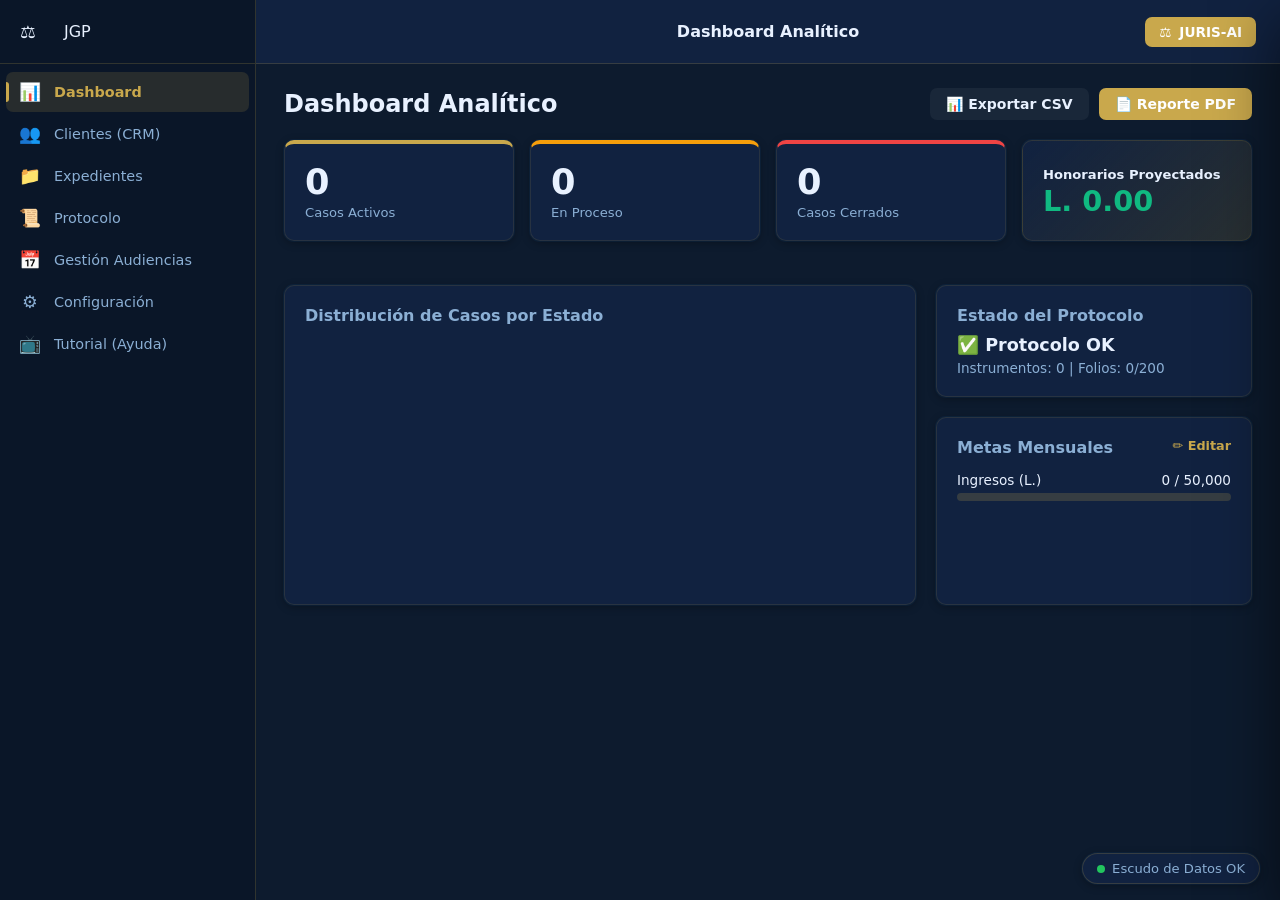
==== ui/juris_gestion_pro_app.html @ 6da1800b "Fix: la app abria por defecto en Expedientes en vez de Dashboard El estado inicial de la vista y del" ====
<!DOCTYPE html>
<html lang="es">
<head>
    <meta charset="UTF-8">
    <meta name="viewport" content="width=device-width, initial-scale=1.0">
    <title>JURIS-GESTIÓN-PRO</title>
    <!-- Favicon inline — evita el 404 de favicon.ico en pywebview -->
    <link rel="icon" type="image/svg+xml" href="data:image/svg+xml,<svg xmlns='http://www.w3.org/2000/svg' viewBox='0 0 100 100'><text y='.9em' font-size='90'>⚖️</text></svg>">
    <style>
        /* ══════════════════════════════════════════════════════════════
           JURIS-GESTIÓN-PRO — Windows 11 Fluent Design System
           ──────────────────────────────────────────────────────────────
           Referencia: WinUI 3 / Fluent Design 2024
           · Mica Layer base: #F3F3F3 (light) / #202020 (dark)
           · NavigationView pane: neutro integrado, sin fondo negro
           · Accent: #0067C0 (Windows Blue default)
           · Radios: 8px cards · 6px botones · 4px inputs
           · Tipografía: Segoe UI Variable (system font Win11)
           · Sombras sutiles — sin glassmorphism agresivo
           · Panel JURIS-AI: overlay flotante estilo Copilot
        ══════════════════════════════════════════════════════════════ */

        /* ── Design Tokens — JURIS GESTIÓN PRO · Paleta Azul Marina ─ */
        :root {
            /* Layer System — azul marino profundo */
            --f-base:        #0D1B2E;   /* fondo principal */
            --f-surface:     #112240;   /* cards / paneles */
            --f-surface-alt: #0A1628;   /* sidebar */
            --f-overlay:     rgba(17,34,64,0.95);

            /* Stroke */
            --f-stroke:      rgba(201,168,76,0.20);
            --f-stroke-card: rgba(201,168,76,0.12);
            --f-stroke-focus: #C9A84C;

            /* Accent — dorado JGP */
            --accent:        #C9A84C;
            --accent-light:  rgba(201,168,76,0.15);
            --accent-hover:  #DDB95A;
            --accent-press:  #B0913E;

            /* Text */
            --text-primary:  #E8F1FF;
            --text-secondary:#8BAFD4;
            --text-disabled: #4A6080;

            /* Status */
            --status-success: #22C55E;
            --status-warn:    #F59E0B;
            --status-error:   #EF4444;

            /* Control surfaces */
            --ctrl-bg:        rgba(201,168,76,0.08);
            --ctrl-bg-hover:  rgba(201,168,76,0.16);
            --ctrl-bg-press:  rgba(201,168,76,0.22);
            --ctrl-secondary: rgba(255,255,255,0.05);
            --ctrl-secondary-hover: rgba(255,255,255,0.10);

            /* Radius */
            --r-card:   10px;
            --r-control:7px;
            --r-input:  6px;
            --r-pill:   20px;

            /* Sombras */
            --shadow-card:  0 2px 8px rgba(0,0,0,0.30), 0 0 0 1px rgba(30,144,255,0.08);
            --shadow-modal: 0 8px 40px rgba(0,0,0,0.50), 0 0 0 1px rgba(30,144,255,0.12);
            --shadow-float: 0 20px 60px rgba(0,0,0,0.60);

            /* Aliases de compatibilidad con HTML existente */
            --bg-dark:           var(--f-base);
            --bg-panel:          var(--f-surface);
            --accent-green:      var(--accent);
            --accent-dark-green: var(--accent-light);
            --text-main:         var(--text-primary);
            --text-muted:        var(--text-secondary);
            --border-color:      var(--f-stroke);
            --danger:            var(--status-error);
            --radius-lg:         var(--r-card);
            --radius-md:         var(--r-control);
            --btn-secondary:     var(--ctrl-secondary);
            --btn-secondary-hover: var(--ctrl-secondary-hover);
            --status-active-bg:  rgba(34,197,94,0.12);
            --status-proceso-bg: rgba(245,158,11,0.12);
            --status-cerrado-bg: rgba(239,68,68,0.12);
        }

        /* ── Dark Mode = misma paleta (ya es oscura por defecto) ─── */
        [data-theme="dark"] {
            --f-base:        #0D1B2E;
            --f-surface:     #112240;
            --f-surface-alt: #0A1628;
            --f-overlay:     rgba(17,34,64,0.95);
            --f-stroke:      rgba(201,168,76,0.20);
            --f-stroke-card: rgba(201,168,76,0.12);
            --text-primary:  #E8F1FF;
            --text-secondary:#8BAFD4;
            --accent:        #C9A84C;
            --accent-light:  rgba(201,168,76,0.15);
            --accent-hover:  #DDB95A;
            --ctrl-bg:        rgba(201,168,76,0.08);
            --ctrl-bg-hover:  rgba(201,168,76,0.16);
            --ctrl-secondary: rgba(255,255,255,0.05);
            --ctrl-secondary-hover: rgba(255,255,255,0.10);
            --bg-dark:  var(--f-base);
            --bg-panel: var(--f-surface);
            --accent-green:      var(--accent);
            --accent-dark-green: var(--accent-light);
            --text-main:  var(--text-primary);
            --text-muted: var(--text-secondary);
            --border-color: var(--f-stroke);
        }

        /* ── Base Reset ──────────────────────────────────────────── */
        * { margin:0; padding:0; box-sizing:border-box;
            font-family:'Segoe UI Variable', 'Segoe UI', system-ui, sans-serif; }

        body {
            background: var(--f-base);
            color: var(--text-primary);
            height: 100vh;
            display: flex;
            overflow: hidden;
            transition: background 0.3s ease;
        }

        /* ══════════════════════════════════════════════════════════
           SIDEBAR — NavigationView pane (Fluent Design)
           Fondo neutro claro integrado con el resto de la UI.
           El sidebar YA NO es negro — usa --f-surface-alt (#F9F9F9).
        ══════════════════════════════════════════════════════════ */
        .sidebar {
            width: 256px;
            min-width: 256px;
            background: var(--f-surface-alt);
            border-right: 1px solid var(--f-stroke);
            display: flex;
            flex-direction: column;
            transition: width 0.25s cubic-bezier(0.4,0,0.2,1),
                        min-width 0.25s cubic-bezier(0.4,0,0.2,1);
            z-index: 100;
            overflow: hidden;
        }

        .sidebar.collapsed { width: 60px; min-width: 60px; }

        /* Logo container — branding area sin agresividad visual */
        .sidebar-header {
            padding: 18px 16px;
            display: flex;
            align-items: center;
            gap: 12px;
            border-bottom: 1px solid var(--f-stroke);
            cursor: pointer;
            user-select: none;
            min-height: 64px;
            color: var(--text-primary);
        }

        .sidebar-header:hover { background: rgba(0,0,0,0.03); }

        .logo-img {
            max-height: 36px;
            max-width: 36px;
            object-fit: contain;
            flex-shrink: 0;
            border-radius: 6px;
        }

        .sidebar-header .nav-text {
            font-weight: 700;
            font-size: 0.95rem;
            color: var(--accent);
            white-space: nowrap;
            overflow: hidden;
        }

        /* ── NavigationViewItems ────────────────────────────────── */
        .nav-items { flex:1; padding: 8px 6px; overflow: hidden; }

        .nav-item {
            display: flex;
            align-items: center;
            padding: 10px 12px;
            border-radius: var(--r-control);
            color: var(--text-secondary);
            cursor: pointer;
            white-space: nowrap;
            overflow: hidden;
            margin-bottom: 2px;
            font-size: 0.9rem;
            transition: background 0.15s ease, color 0.15s ease;
            position: relative;
        }

        .nav-item:hover {
            background: var(--ctrl-secondary);
            color: var(--text-primary);
        }

        /* Active: pill indicator + accent background */
        .nav-item.active {
            background: var(--accent-light);
            color: var(--accent);
            font-weight: 600;
        }

        .nav-item.active::before {
            content: '';
            position: absolute;
            left: 0; top: 25%; bottom: 25%;
            width: 3px;
            background: var(--accent);
            border-radius: 0 3px 3px 0;
        }

        .nav-icon {
            font-size: 1.1rem;
            min-width: 24px;
            text-align: center;
            margin-right: 12px;
            flex-shrink: 0;
        }

        .sidebar.collapsed .nav-text                  { display: none; }
        .sidebar.collapsed .nav-icon                  { margin-right: 0; }
        .sidebar.collapsed .nav-item                  { justify-content: center; padding: 12px 0; }
        .sidebar.collapsed .nav-item.active::before   { display: none; }
        .sidebar.collapsed .logo-container            { justify-content: center; padding: 12px 0; }
        .sidebar.collapsed .logo-container .nav-text  { display: none; }

        /* ══════════════════════════════════════════════════════════
           MAIN CONTENT
        ══════════════════════════════════════════════════════════ */
        .main-content { flex:1; display:flex; flex-direction:column; overflow:hidden; }

        /* Header — barra superior con título del módulo activo */
        .header {
            height: 64px;
            display: flex;
            align-items: center;
            justify-content: space-between;
            padding: 0 24px;
            background: var(--f-surface);
            border-bottom: 1px solid var(--f-stroke);
            flex-direction: row;
            gap: 12px;
        }

        .header-center { flex:1; text-align:center; }

        .header-title {
            font-size: 1rem;
            font-weight: 600;
            color: var(--text-primary);
            margin: 0; padding: 0;
            text-align: center;
        }

        #header-bufete {
            font-size: 0.75rem;
            color: var(--text-secondary) !important;
            letter-spacing: 0.5px;
            text-align: center;
        }

        /* Botón de apertura de JURIS-AI en el header */
        .ai-open-btn {
            display: flex;
            align-items: center;
            gap: 8px;
            padding: 7px 14px;
            border-radius: var(--r-control);
            background: var(--accent);
            color: #FFFFFF;
            border: none;
            cursor: pointer;
            font-size: 0.85rem;
            font-weight: 600;
            white-space: nowrap;
            flex-shrink: 0;
            transition: background 0.15s;
        }
        .ai-open-btn:hover  { background: var(--accent-hover); }
        .ai-open-btn:active { background: var(--accent-press); }

        .workspace {
            flex: 1;
            padding: 24px 28px;
            overflow-y: auto;
            display: flex;
            flex-direction: column;
            position: relative;
            background: var(--f-base);
        }

        .view-section        { display:none; flex-direction:column; flex:1; }
        .view-section.active { display:flex; }

        /* ── Tabs ──────────────────────────────────────────────── */
        .tabs { display:flex; border-bottom:1px solid var(--f-stroke); margin-bottom:20px; gap:4px; }

        .tab {
            padding: 10px 18px;
            color: var(--text-secondary);
            cursor: pointer;
            font-weight: 500;
            font-size: 0.9rem;
            position: relative;
            display: flex;
            align-items: center;
            gap: 8px;
            border-radius: var(--r-control) var(--r-control) 0 0;
            transition: color 0.15s, background 0.15s;
        }

        .tab:hover { color: var(--text-primary); background: rgba(0,0,0,0.03); }
        .tab.active { color: var(--accent); font-weight: 600; }

        .tab.active::after {
            content: '';
            position: absolute;
            bottom: -1px; left: 0;
            width: 100%; height: 2px;
            background: var(--accent);
            border-radius: 2px 2px 0 0;
        }

        .badge {
            background: var(--f-stroke);
            color: var(--text-secondary);
            padding: 2px 8px;
            border-radius: var(--r-pill);
            font-size: 0.75rem;
            font-weight: 600;
        }

        .tab.active .badge {
            background: var(--accent-light);
            color: var(--accent);
        }

        /* ── Data Table ────────────────────────────────────────── */
        .data-table {
            width: 100%;
            border-collapse: separate;
            border-spacing: 0;
            background: var(--f-surface);
            border-radius: var(--r-card);
            border: 1px solid var(--f-stroke-card);
            overflow: hidden;
            box-shadow: var(--shadow-card);
        }

        .data-table th, .data-table td {
            padding: 12px 18px;
            text-align: left;
            border-bottom: 1px solid var(--f-stroke);
        }

        .data-table th {
            background: var(--f-surface-alt);
            color: var(--text-secondary);
            font-weight: 600;
            font-size: 0.78rem;
            text-transform: uppercase;
            letter-spacing: 0.5px;
        }

        .data-table tbody tr:last-child td { border-bottom: none; }

        .data-table tbody tr:hover {
            background: var(--accent-light);
            cursor: pointer;
        }

        /* ── Status Dots ───────────────────────────────────────── */
        .status-dot {
            display: inline-block;
            width: 8px; height: 8px;
            border-radius: 50%;
            margin-right: 8px;
        }
        .status-dot.active  { background: var(--accent); }
        .status-dot.warning { background: #F59E0B; }

        /* ── Dashboard Cards ───────────────────────────────────── */
        .dash-cards {
            display: grid;
            grid-template-columns: repeat(3,1fr);
            gap: 16px;
            margin-bottom: 24px;
        }

        .dash-card {
            background: var(--f-surface);
            border: 1px solid var(--f-stroke-card);
            border-radius: var(--r-card);
            padding: 22px;
            box-shadow: var(--shadow-card);
            transition: transform 0.15s ease, box-shadow 0.15s ease;
            cursor: pointer;
        }

        .dash-card:hover {
            transform: translateY(-2px);
            box-shadow: 0 4px 16px rgba(0,0,0,0.10);
        }

        .dash-card h3    { color: var(--text-secondary); font-size: 0.85rem; font-weight: 500; }
        .dash-card .value{ font-size: 2.4rem; font-weight: 700; margin-top: 8px; color: var(--text-primary); }

        /* ── Inputs ────────────────────────────────────────────── */
        .ai-input {
            flex: 1;
            background: var(--f-surface);
            border: 1px solid var(--f-stroke);
            color: var(--text-primary);
            padding: 8px 12px;
            border-radius: var(--r-input);
            outline: none;
            font-size: 0.9rem;
            transition: border-color 0.15s;
        }
        .ai-input:focus {
            border-color: var(--accent);
            box-shadow: 0 0 0 1px var(--accent);
        }

        /* ── Buttons ───────────────────────────────────────────── */
        .btn-send {
            background: var(--accent);
            color: #FFFFFF;
            border: none;
            border-radius: var(--r-control);
            padding: 8px 16px;
            cursor: pointer;
            font-weight: 600;
            font-size: 0.875rem;
            transition: background 0.15s ease;
        }
        .btn-send:hover  { background: var(--accent-hover); }
        .btn-send:active { background: var(--accent-press); }

        /* ── Backup Indicator ──────────────────────────────────── */
        .backup-status {
            position: fixed;
            bottom: 16px;
            right: 20px;
            display: flex;
            align-items: center;
            gap: 7px;
            background: var(--f-surface);
            padding: 7px 14px;
            border-radius: var(--r-pill);
            border: 1px solid var(--f-stroke);
            font-size: 0.82rem;
            color: var(--text-secondary);
            box-shadow: var(--shadow-card);
            z-index: 50;
        }

        .backup-status .dot {
            width: 8px; height: 8px;
            border-radius: 50%;
            background: var(--status-success);
        }

        /* ── Editor Markdown ───────────────────────────────────── */
        .editor-container {
            display: none;
            flex: 1;
            background: var(--f-surface);
            border-radius: var(--r-card);
            border: 1px solid var(--f-stroke-card);
            box-shadow: var(--shadow-card);
            margin-top: 16px;
            flex-direction: column;
            overflow: hidden;
        }

        .editor-header {
            padding: 14px 20px;
            border-bottom: 1px solid var(--f-stroke);
            background: var(--f-surface-alt);
            display: flex;
            justify-content: space-between;
            align-items: flex-start;
            flex-wrap: wrap;
            gap: 12px;
            border-radius: var(--r-card) var(--r-card) 0 0;
        }

        .editor-textarea {
            flex: 1;
            background: transparent;
            border: none;
            color: var(--text-primary);
            padding: 20px 24px;
            resize: none;
            font-family: 'Cascadia Code', 'Consolas', monospace;
            font-size: 0.95rem;
            outline: none;
            line-height: 1.65;
        }

        /* ══════════════════════════════════════════════════════════
           PANEL JURIS-AI — Estilo Copilot (overlay flotante)
           · No ocupa espacio permanente en el layout principal
           · Se abre como un panel deslizable desde la derecha
           · Un scrim semitransparente cubre el fondo al abrirse
           · Botón de apertura en el header (siempre accesible)
        ══════════════════════════════════════════════════════════ */

        /* Scrim detrás del panel */
        .ai-scrim {
            position: fixed;
            inset: 0;
            background: rgba(0,0,0,0);
            z-index: 299;
            pointer-events: none;
            transition: background 0.25s ease;
        }
        .ai-scrim.visible {
            background: rgba(0,0,0,0.20);
            pointer-events: auto;
        }

        /* Panel flotante */
        .ai-panel {
            position: fixed;
            top: 0; right: 0; bottom: 0;
            width: 360px;
            background: var(--f-surface);
            border-left: 1px solid var(--f-stroke);
            box-shadow: var(--shadow-float);
            display: flex;
            flex-direction: column;
            z-index: 300;
            transform: translateX(100%);
            transition: transform 0.28s cubic-bezier(0.4,0,0.2,1);
        }

        .ai-panel.ai-open { transform: translateX(0); }

        /* Header del panel */
        .ai-header {
            padding: 16px 20px;
            display: flex;
            align-items: center;
            gap: 12px;
            border-bottom: 1px solid var(--f-stroke);
            background: var(--f-surface-alt);
            flex-shrink: 0;
        }

        .ai-header-info { flex:1; }
        .ai-header-info h3 {
            font-size: 0.95rem;
            font-weight: 600;
            color: var(--text-primary);
            margin: 0;
        }
        .ai-header-info p {
            font-size: 0.75rem;
            color: var(--text-secondary);
            margin: 2px 0 0;
        }

        /* Botón cerrar dentro del panel */
        .ai-close-btn {
            width: 32px; height: 32px;
            border-radius: var(--r-control);
            border: none;
            background: transparent;
            color: var(--text-secondary);
            cursor: pointer;
            display: flex;
            align-items: center;
            justify-content: center;
            font-size: 1.1rem;
            transition: background 0.15s;
        }
        .ai-close-btn:hover { background: var(--ctrl-secondary); color: var(--text-primary); }

        .ai-chat {
            flex: 1;
            padding: 16px;
            overflow-y: auto;
            display: flex;
            flex-direction: column;
            gap: 12px;
        }

        .chat-msg {
            max-width: 88%;
            padding: 10px 14px;
            font-size: 0.9rem;
            line-height: 1.5;
            border-radius: var(--r-card);
        }

        .chat-ai {
            background: var(--f-base);
            color: var(--text-primary);
            align-self: flex-start;
            border-bottom-left-radius: 2px;
        }

        .chat-user {
            background: var(--accent);
            color: #FFFFFF;
            align-self: flex-end;
            border-bottom-right-radius: 2px;
        }

        .ai-input-area {
            padding: 12px 16px;
            border-top: 1px solid var(--f-stroke);
            display: flex;
            gap: 8px;
            background: var(--f-surface-alt);
            flex-shrink: 0;
        }

        /* ══════════════════════════════════════════════════════════
           MODALES — ContentDialog estilo Win11
        ══════════════════════════════════════════════════════════ */
        .modal-overlay {
            display: none;
            position: fixed;
            inset: 0;
            background: rgba(0,0,0,0.40);
            align-items: center;
            justify-content: center;
            z-index: 1000;
            pointer-events: none;
        }

        /* Habilitar eventos en el overlay cuando está visible */
        .modal-overlay.modal-visible,
        .modal-overlay[style*="display: flex"],
        .modal-overlay[style*="display:flex"] { pointer-events: auto; }

        /* CRÍTICO: .modal-content y todos sus hijos SIEMPRE reciben eventos.
           pointer-events:none del padre no debe propagarse al contenido. */
        .modal-content,
        .modal-content * { pointer-events: auto !important; }

        .modal-content {
            background: var(--f-surface);
            padding: 28px 32px;
            border-radius: var(--r-card);
            width: 500px;
            border: 1px solid var(--f-stroke-card);
            box-shadow: var(--shadow-modal);
            position: relative;
        }

        /* ── Dashboard: stat-card y stats-grid (usados en HTML) ── */
        .stats-grid {
            display: grid;
            grid-template-columns: repeat(4, 1fr);
            gap: 16px;
            margin-bottom: 24px;
        }

        .stat-card {
            background: var(--f-surface);
            border: 1px solid var(--f-stroke-card);
            border-radius: var(--r-card);
            padding: 20px;
            box-shadow: var(--shadow-card);
        }

        .stat-value {
            font-size: 2.2rem;
            font-weight: 700;
            color: var(--text-primary);
            line-height: 1;
        }

        .stat-label {
            font-size: 0.82rem;
            color: var(--text-secondary);
            margin-top: 6px;
            font-weight: 500;
        }

        /* ── Sidebar logo-container ────────────────────────────── */
        .logo-container {
            padding: 18px 16px;
            display: flex;
            align-items: center;
            gap: 12px;
            border-bottom: 1px solid var(--f-stroke);
            cursor: pointer;
            user-select: none;
            min-height: 64px;
            color: var(--text-primary);
            transition: background 0.15s;
        }
        .logo-container:hover { background: rgba(0,0,0,0.03); }

        /* ── Tut-note (tutorial) ───────────────────────────────── */
        .tut-note {
            background: var(--accent-light);
            border-left: 3px solid var(--accent);
            padding: 10px 14px;
            border-radius: 0 var(--r-input) var(--r-input) 0;
            font-size: 0.875rem;
            color: var(--text-primary);
            margin: 8px 0;
        }

        .tut-field {
            background: var(--f-base);
            padding: 1px 6px;
            border-radius: var(--r-input);
            font-family: monospace;
            font-size: 0.85em;
        }

        /* ══════════════════════════════════════════════════════════
           JGP DatePicker — Calendario desplegable formato dd-mm-aaaa
        ══════════════════════════════════════════════════════════ */
        .jgp-date-wrap  { position: relative; width: 100%; }

        /* Campo visible que muestra la fecha seleccionada */
        .jgp-date-field {
            display: flex;
            align-items: center;
            gap: 6px;
            width: 100%;
            padding: 8px 12px;
            border: 1px solid var(--f-stroke);
            border-radius: var(--r-input);
            background: var(--f-surface);
            cursor: pointer;
            font-size: 0.9rem;
            color: var(--text-primary);
            transition: border-color 0.15s;
            user-select: none;
        }
        .jgp-date-field:hover,
        .jgp-date-field:focus   { border-color: var(--accent); outline: none; }
        .jgp-date-field.filled  { color: var(--text-primary); }
        .jgp-date-field .jgp-date-text  { flex:1; min-width:90px; }
        .jgp-date-field .jgp-cal-icon   { font-size:1rem; flex-shrink:0; pointer-events:none; }
        .jgp-date-field .jgp-time-sep   { color: var(--text-secondary); }

        /* Input de hora inline */
        .jgp-time-input {
            border: none;
            background: transparent;
            font-size: 0.9rem;
            color: var(--text-primary);
            padding: 0;
            width: 80px;
            cursor: pointer;
            outline: none;
        }
        .jgp-time-input::-webkit-calendar-picker-indicator { display: none; }

        /* Panel del calendario */
        .jgp-cal-panel {
            position: fixed;
            z-index: 2000;
            background: var(--f-surface);
            border: 1px solid var(--f-stroke);
            border-radius: var(--r-card);
            box-shadow: var(--shadow-modal);
            width: 300px;
            padding: 0;
            overflow: hidden;
            display: none;
            flex-direction: column;
        }
        .jgp-cal-panel.open { display: flex; }

        /* Cabecera: mes/año + navegación */
        .jgp-cal-header {
            display: flex;
            align-items: center;
            justify-content: space-between;
            padding: 12px 14px;
            background: var(--accent);
            color: #fff;
        }
        .jgp-cal-header span {
            font-weight: 700;
            font-size: 0.95rem;
            letter-spacing: 0.3px;
        }
        .jgp-cal-nav {
            background: transparent;
            border: none;
            color: #fff;
            font-size: 1.1rem;
            cursor: pointer;
            width: 28px;
            height: 28px;
            border-radius: var(--r-control);
            display: flex;
            align-items: center;
            justify-content: center;
            transition: background 0.1s;
        }
        .jgp-cal-nav:hover { background: rgba(255,255,255,0.20); }

        /* Fila de días de semana */
        .jgp-cal-dow {
            display: grid;
            grid-template-columns: repeat(7,1fr);
            padding: 8px 8px 4px;
            gap: 2px;
        }
        .jgp-cal-dow span {
            text-align: center;
            font-size: 0.72rem;
            font-weight: 700;
            color: var(--text-secondary);
            text-transform: uppercase;
            padding: 2px 0;
        }

        /* Grid de días */
        .jgp-cal-grid {
            display: grid;
            grid-template-columns: repeat(7,1fr);
            padding: 4px 8px 12px;
            gap: 3px;
        }
        .jgp-cal-day {
            text-align: center;
            padding: 7px 2px;
            font-size: 0.85rem;
            border-radius: var(--r-input);
            cursor: pointer;
            transition: background 0.1s, color 0.1s;
            color: var(--text-primary);
        }
        .jgp-cal-day:hover       { background: var(--accent-light); }
        .jgp-cal-day.today       { border: 1px solid var(--accent); font-weight: 700; }
        .jgp-cal-day.selected    { background: var(--accent); color: #fff; border-radius: var(--r-input); }
        .jgp-cal-day.other-month { color: var(--text-secondary); opacity: 0.4; }
        .jgp-cal-day.empty       { pointer-events: none; }

        /* Botones de acción del calendario */
        .jgp-cal-actions {
            display: flex;
            justify-content: flex-end;
            gap: 8px;
            padding: 8px 12px 12px;
            border-top: 1px solid var(--f-stroke);
        }
        .jgp-cal-btn {
            padding: 5px 14px;
            border-radius: var(--r-control);
            border: 1px solid var(--f-stroke);
            background: var(--f-base);
            color: var(--text-primary);
            font-size: 0.82rem;
            cursor: pointer;
            transition: background 0.1s;
        }
        .jgp-cal-btn:hover { background: var(--ctrl-secondary); }
        .jgp-cal-btn.primary {
            background: var(--accent);
            color: #fff;
            border-color: var(--accent);
        }
        .jgp-cal-btn.primary:hover { background: var(--accent-hover); }

        /* ── Print ─────────────────────────────────────────────── */
        @media print {
            body * { visibility: hidden; }
            #modal-ficha-audiencia, #modal-ficha-audiencia * { visibility: visible; }
            #modal-ficha-audiencia { position:absolute; left:0; top:0; width:100%; height:100%; display:block; background:#fff; }
            .no-print { display: none !important; }
        }

    </style>
    
    <!-- Librerías externas localizadas (descargar para uso offline) -->
    <script src="../assets/js/chart.js"
            onerror="window._chartLibMissing=true; console.warn('[JGP] chart.js no encontrado. Dashboard sin gráfico.')"></script>
    <script src="../assets/js/html2pdf.bundle.min.js"
            onerror="window._html2pdfLibMissing=true; console.warn('[JGP] html2pdf no encontrado. Export PDF deshabilitado.')"></script>

    <script>
    /* ─────────────────────────────────────────────────────────────
       JGP.SAFETY — Reset temprano de modales
       Se ejecuta en DOMContentLoaded, ANTES de pywebviewready,
       para garantizar que ningún modal quede bloqueando eventos
       aunque el puente Python tarde en conectarse.
    ───────────────────────────────────────────────────────────── */
    document.addEventListener('DOMContentLoaded', function () {
        /* 1. Reset de todos los modales — ninguno bloquea al inicio */
        document.querySelectorAll('.modal-overlay').forEach(function(el) {
            el.classList.remove('modal-visible');
            el.style.display       = 'none';
            el.style.pointerEvents = 'none';
        });

        /* 2. Panel IA y scrim — SIEMPRE cerrados al arrancar,
              independientemente de lo que diga localStorage.
              Evita que el scrim quede bloqueando toda la UI. */
        var scrim = document.getElementById('ai-scrim');
        var panel = document.getElementById('ai-panel');
        if (scrim) { scrim.classList.remove('visible'); scrim.style.pointerEvents = 'none'; }
        if (panel) { panel.classList.remove('ai-open'); }
        localStorage.removeItem('jgp_ai_open'); /* Limpiar estado persistido */

        console.log('[JGP] Safety reset OK: modales y panel IA limpiados.');
    });
    </script>
</head>
<body>

    <!-- Sidebar -->
    <div class="sidebar" id="sidebar">
        <div class="logo-container" onclick="toggleSidebar()">
            <img src="" alt="Logo" class="logo-img" id="sidebar-logo" style="display:none;" onerror="this.style.display='none'; document.getElementById('sidebar-icon').style.display='inline';">
            <span class="nav-icon" id="sidebar-icon" style="display:none;">⚖️</span>
            <span class="nav-text">JGP</span>
        </div>
        <div class="nav-items">
            <div class="nav-item active" onclick="loadView('dashboard', this)">
                <span class="nav-icon">📊</span>
                <span class="nav-text">Dashboard</span>
            </div>
            <div class="nav-item" onclick="loadView('clientes', this)">
                <span class="nav-icon">👥</span>
                <span class="nav-text">Clientes (CRM)</span>
            </div>
            <div class="nav-item" onclick="loadView('expedientes', this)">
                <span class="nav-icon">📁</span>
                <span class="nav-text">Expedientes</span>
            </div>
            <div class="nav-item" onclick="loadView('protocolo', this)">
                <span class="nav-icon">📜</span>
                <span class="nav-text">Protocolo</span>
            </div>
            <div class="nav-item" onclick="loadView('calendario', this)">
                <span class="nav-icon">📅</span>
                <span class="nav-text">Gestión Audiencias</span>
            </div>
            <div class="nav-item" onclick="loadView('configuracion', this)">
                <div class="nav-icon">⚙️</div>
                <span class="nav-text">Configuración</span>
            </div>
            <div class="nav-item" onclick="loadView('tutorial', this)">
                <div class="nav-icon">📺</div>
                <span class="nav-text">Tutorial (Ayuda)</span>
            </div>
        </div>
    </div>

    <!-- JGP DatePicker — panel de calendario compartido (singleton) -->
    <div class="jgp-cal-panel no-print" id="jgp-cal-panel">
        <div class="jgp-cal-header">
            <button class="jgp-cal-nav" id="jgp-cal-prev">&#8249;</button>
            <span id="jgp-cal-title">Mayo 2026</span>
            <button class="jgp-cal-nav" id="jgp-cal-next">&#8250;</button>
        </div>
        <div class="jgp-cal-dow">
            <span>Lu</span><span>Ma</span><span>Mi</span>
            <span>Ju</span><span>Vi</span><span>Sá</span><span>Do</span>
        </div>
        <div class="jgp-cal-grid" id="jgp-cal-grid"></div>
        <div class="jgp-cal-actions">
            <button class="jgp-cal-btn" id="jgp-cal-today">Hoy</button>
            <button class="jgp-cal-btn" id="jgp-cal-cancel">Cancelar</button>
            <button class="jgp-cal-btn primary" id="jgp-cal-ok">Aceptar</button>
        </div>
    </div>

    <!-- Scrim del panel IA (detrás del panel, encima del contenido) -->
    <div class="ai-scrim no-print" id="ai-scrim" onclick="toggleAIPanel()"></div>

    <!-- Main Content -->
    <div class="main-content">
        <div class="header">
            <!-- Lado izquierdo: placeholder para equilibrar el layout -->
            <div style="width:160px; flex-shrink:0;"></div>

            <!-- Centro: título del módulo activo -->
            <div class="header-center">
                <div class="header-title" id="main-title">Dashboard Analítico</div>
                <div id="header-bufete"></div>
            </div>

            <!-- Lado derecho: botón Copilot de JURIS-AI -->
            <div style="width:160px; flex-shrink:0; display:flex; justify-content:flex-end;">
                <button class="ai-open-btn no-print" onclick="toggleAIPanel()" id="ai-open-btn">
                    <span>⚖️</span> JURIS-AI
                </button>
            </div>
        </div>
        
        <div class="workspace">
        
            <!-- VISTA DASHBOARD -->
            <div id="view-dashboard" class="view-section active">
                <div style="display:flex; justify-content:space-between; align-items:center; margin-bottom: 20px;">
                    <h2 style="color:var(--text-main); margin:0;">Dashboard Analítico</h2>
                    <div style="display:flex; gap:10px;">
                        <button class="btn-send" style="background:var(--btn-secondary); color:var(--text-main);" onclick="exportarDashboardCSV()"><span style="margin-right:5px;">📊</span>Exportar CSV</button>
                        <button class="btn-send" style="background:var(--accent-green); color:white;" onclick="exportarDashboardPDF()"><span style="margin-right:5px;">📄</span>Reporte PDF</button>
                    </div>
                </div>

                <div id="banner-audiencias-proximas" style="display:none; margin-bottom:16px;"></div>

                <div class="stats-grid">
                    <div class="stat-card" style="border-top: 4px solid var(--accent-green);">
                        <div class="stat-value" id="dash-activos">0</div>
                        <div class="stat-label">Casos Activos</div>
                    </div>
                    <div class="stat-card" style="border-top: 4px solid #f59e0b;">
                        <div class="stat-value" id="dash-proceso">0</div>
                        <div class="stat-label">En Proceso</div>
                    </div>
                    <div class="stat-card" style="border-top: 4px solid var(--danger);">
                        <div class="stat-value" id="dash-cerrados">0</div>
                        <div class="stat-label">Casos Cerrados</div>
                    </div>
                    <div class="stat-card" style="background: linear-gradient(135deg, var(--bg-panel), var(--accent-dark-green));">
                        <div class="stat-label" style="color:var(--text-main); font-weight:bold;">Honorarios Proyectados</div>
                        <div class="stat-value" style="color:#10b981; font-size: 1.8rem; margin-top:5px;">L. <span id="dash-honorarios">0.00</span></div>
                    </div>
                </div>

                <div style="display:grid; grid-template-columns: 2fr 1fr; gap: 20px; margin-top: 20px;">
                    <!-- Gráfico Principal -->
                    <div class="stat-card" style="display: flex; flex-direction: column; height: 320px;">
                        <h3 style="margin-top:0; color:var(--text-muted); font-size:1rem; margin-bottom: 15px;">Distribución de Casos por Estado</h3>
                        <div style="position: relative; flex: 1; width: 100%; height: 100%;">
                            <canvas id="chart-casos"></canvas>
                        </div>
                    </div>
                    
                    <!-- Resumen Lateral -->
                    <div style="display:flex; flex-direction:column; gap:20px;">
                        <div class="stat-card">
                            <h3 style="margin-top:0; color:var(--text-muted); font-size:1rem;">Estado del Protocolo</h3>
                            <div id="dash-alerta-protocolo" style="font-size:1.1rem; margin-top:10px; font-weight:bold;">✅ Protocolo OK</div>
                            <p style="font-size:0.85rem; color:var(--text-muted); margin-top:5px;">Instrumentos: <span id="dash-proto-total">0</span> | Folios: <span id="dash-proto-folios">0</span>/200</p>
                        </div>
                        
                        <div class="stat-card" style="flex:1;">
                            <h3 style="margin-top:0; color:var(--text-muted); font-size:1rem; display:flex; justify-content:space-between;">
                                Metas Mensuales
                                <span style="cursor:pointer; font-size:0.8rem; color:var(--accent-green);" onclick="editarMetaMensual()">✏️ Editar</span>
                            </h3>
                            <div style="margin-top:15px;">
                                <div style="display:flex; justify-content:space-between; font-size:0.85rem; margin-bottom:5px;">
                                    <span>Ingresos (L.)</span>
                                    <span id="meta-ingresos-text">0 / 50,000</span>
                                </div>
                                <div style="width:100%; background:var(--border-color); height:8px; border-radius:4px;">
                                    <div id="meta-ingresos-bar" style="width:0%; background:var(--accent-green); height:100%; border-radius:4px;"></div>
                                </div>
                            </div>
                        </div>
                    </div>
                </div>
            </div>

            <!-- VISTA CLIENTES CRM -->
            <div id="view-clientes" class="view-section">
                <div style="display:flex; justify-content:space-between; align-items:center; margin-bottom:20px;">
                    <h2 style="color:var(--text-muted); font-size:1.1rem;">Directorio de Clientes</h2>
                    <button class="btn-send" onclick="document.getElementById('modal-nuevo-cliente').style.display='flex'">+ Nuevo Cliente</button>
                </div>
                <table class="data-table" id="clientesTable">
                    <thead>
                        <tr>
                            <th>DNI / RTN</th>
                            <th>Nombre Completo</th>
                            <th>Teléfono</th>
                            <th>Fecha Registro</th>
                            <th style="text-align:center;">Acciones</th>
                        </tr>
                    </thead>
                    <tbody></tbody>
                </table>
            </div>

            <!-- VISTA EXPEDIENTES -->
            <div id="view-expedientes" class="view-section">
                <!-- Barra de búsqueda + botones -->
                <div style="display:flex; justify-content:center; align-items:center; gap:10px; margin-bottom:14px; flex-wrap:wrap;">
                    <input type="text" id="buscador-expedientes" class="ai-input" placeholder="🔍 Buscar por cliente, ID, juzgado, materia..." style="width:380px; max-width:100%; padding:9px 14px; font-size:0.92rem; border:1px solid var(--accent-blue, #0067c0); border-radius:8px;" onkeyup="filtrarExpedientes()">
                    <button class="btn-send" style="white-space:nowrap; padding:9px 18px;" onclick="cargarClientesEnModal(); document.getElementById('modal-nuevo-expediente').style.display='flex'">+ Nuevo Expediente</button>
                    <button class="btn-send" style="white-space:nowrap; padding:9px 18px; background:var(--accent-green); color:white;" onclick="abrirEditorDesdeBarraSuperior()">📄 Redactar Escrito</button>
                </div>
                <!-- Tabs de estado -->
                <div class="tabs" style="margin-bottom:12px;">
                    <div class="tab active" onclick="switchTab(this, 'Activo')">Activos <span class="badge" id="badge-activos">0</span></div>
                    <div class="tab" onclick="switchTab(this, 'En Proceso')">En Proceso <span class="badge" id="badge-proceso-tab">0</span></div>
                    <div class="tab" onclick="switchTab(this, 'Cerrado')">Cerrados <span class="badge" id="badge-cerrados-tab">0</span></div>
                </div>
                <table class="data-table" id="casesTable">
                    <thead>
                        <tr>
                            <th>ID Caso</th>
                            <th>Cliente</th>
                            <th>Juzgado / Materia</th>
                            <th>Estado</th>
                            <th>Creación</th>
                        </tr>
                    </thead>
                    <tbody></tbody>
                </table>

                <!-- Panel de Gestión del Expediente (clic en fila) -->
                <div id="modal-gestion-exp" style="display:none; position:fixed; top:0; left:0; width:100%; height:100%; background:rgba(0,0,0,0.75); align-items:center; justify-content:center; z-index:1010;">
                    <div class="modal-content" style="max-width:480px; width:90%;">
                        <div style="display:flex; justify-content:space-between; align-items:flex-start; margin-bottom:20px;">
                            <div>
                                <div style="font-size:0.8rem; color:var(--text-muted); margin-bottom:4px;">EXPEDIENTE SELECCIONADO</div>
                                <div style="font-size:1.3rem; font-weight:bold; color:var(--accent-green);" id="gexp-id"></div>
                                <div style="font-size:0.9rem; color:var(--text-muted);" id="gexp-cliente"></div>
                            </div>
                            <button onclick="document.getElementById('modal-gestion-exp').style.display='none'" style="background:none; border:none; color:var(--text-muted); font-size:1.4rem; cursor:pointer;">&times;</button>
                        </div>

                        <div style="background:var(--bg-dark); padding:15px; border-radius:8px; margin-bottom:15px;">
                            <div style="font-size:0.85rem; color:var(--text-muted); margin-bottom:10px;">CAMBIAR ESTADO DEL EXPEDIENTE</div>
                            <div style="display:grid; grid-template-columns:1fr 1fr 1fr; gap:10px;">
                                <button class="btn-send" id="btn-estado-activo" style="background:var(--status-active-bg); border:2px solid var(--accent-green); color:var(--accent-green); font-size:0.85rem; padding:10px;" onclick="cambiarEstado('Activo')">🟢 Activo</button>
                                <button class="btn-send" id="btn-estado-proceso" style="background:var(--status-proceso-bg); border:2px solid #f59e0b; color:#f59e0b; font-size:0.85rem; padding:10px;" onclick="cambiarEstado('En Proceso')">🟡 En Proceso</button>
                                <button class="btn-send" id="btn-estado-cerrado" style="background:var(--status-cerrado-bg); border:2px solid var(--danger); color:var(--danger); font-size:0.85rem; padding:10px;" onclick="cambiarEstado('Cerrado')">🔴 Cerrado</button>
                            </div>
                        </div>

                        <div style="display:flex; gap:10px; justify-content:flex-end;">
                            <button class="btn-send" style="background:var(--danger); color:white;" onclick="eliminarExpediente()">🗑️ Eliminar</button>
                            <button class="btn-send" style="background:var(--btn-secondary); color:var(--text-main);" onclick="abrirEditarExpediente()">✏️ Editar</button>
                            <button class="btn-send" style="background:var(--accent-green); color:white;" onclick="abrirEditor()">📄 Redactar Documento</button>
                        </div>
                    </div>
                </div>

                <!-- Markdown Editor con Buscador de Plantillas -->
                <div class="editor-container" id="editor">
                    <div class="editor-header">
                        <div style="display:flex; align-items:flex-start; gap:15px; flex-wrap:wrap;">
                            <span style="color: var(--accent-green); font-weight:bold; margin-top:8px; min-width:120px;">📄 Caso: <span id="editor-caso-id"></span></span>
                            
                            <div style="display:flex; flex-direction:column; gap:5px;">
                                <input type="text" id="buscador-plantillas" class="ai-input" placeholder="🔍 Escribe para buscar (ej: divorcio, penal)..." style="width:320px; padding:8px; font-size:0.9rem; border:1px solid var(--accent-green);" onkeyup="filtrarPlantillas()">
                                <select id="select-plantilla" class="ai-input" style="width:320px; padding:8px; font-size:0.9rem;">
                                    <option value="">-- Selecciona una Plantilla --</option>
                                </select>
                            </div>
                            
                            <button class="btn-send" style="padding:8px 15px; margin-top:2px;" onclick="cargarPlantilla()">Cargar y Autocompletar</button>
                        </div>
                        <div style="margin-top:2px;">
                            <button class="btn-send" style="background:#1a6b3a; margin-right:10px;" onclick="guardarDocumento()">📄 Exportar como Word (.docx)</button>
                            <button class="btn-send" style="background:var(--danger);" onclick="closeEditor()">Cerrar</button>
                        </div>
                    </div>
                    <textarea class="editor-textarea" id="markdown-textarea">Redacción de Documento

Usa el buscador superior para encontrar rápidamente la plantilla que necesitas (ej. "divorcio", "compraventa") y haz clic en 'Cargar y Autocompletar'.</textarea>
                </div>
            </div>

            <!-- Protocolo Tab -->
            <div id="view-protocolo" class="view-section">
                <div style="display: flex; justify-content: space-between; align-items: center; margin-bottom: 20px;">
                    <h2 style="color:var(--text-main);">Libro de Protocolo Notarial</h2>
                    <div style="display: flex; gap: 10px;">
                        <button class="btn-send" style="background:var(--accent-green); color:white;" onclick="abrirModalProtocolo()">+ Nuevo Instrumento</button>
                        <button class="btn-send" style="background:var(--btn-secondary); color:var(--text-main);" onclick="generarIndiceNotarial()">📄 Exportar Índice</button>
                    </div>
                </div>

                <!-- Exequátur visible en Protocolo -->
                <div style="background:var(--bg-panel); border:1px solid var(--border-color); border-left:4px solid var(--accent-green); border-radius:8px; padding:16px 20px; margin-bottom:20px; display:flex; align-items:center; gap:16px; flex-wrap:wrap;">
                    <div style="flex:1; min-width:200px;">
                        <label style="color:var(--text-muted); font-size:0.8rem; letter-spacing:.05em; text-transform:uppercase; display:block; margin-bottom:4px;">📜 Número de Exequátur</label>
                        <input type="text" id="proto-exequatur-display" class="ai-input" style="width:100%; font-weight:bold; letter-spacing:2px; font-size:1.05rem;" placeholder="Ej: 1234-2026">
                    </div>
                    <button class="btn-send" style="padding:10px 20px; white-space:nowrap;" onclick="guardarExequaturProtocolo()">💾 Guardar Exequátur</button>
                </div>
                
                <div class="stats-grid" style="grid-template-columns: 1fr 1fr; margin-bottom: 20px;">
                    <div class="stat-card">
                        <div class="stat-value" id="proto-total">0</div>
                        <div class="stat-label">Instrumentos Registrados</div>
                    </div>
                    <div class="stat-card">
                        <div class="stat-value" id="proto-folios">0</div>
                        <div class="stat-label">Último Folio Utilizado</div>
                    </div>
                </div>

                <div style="background:var(--bg-dark); border-radius:8px; overflow:hidden; border:1px solid var(--border-color);">
                    <table class="data-table" id="protocoloTable">
                        <thead>
                            <tr>
                                <th>No.</th>
                                <th>Fecha</th>
                                <th>Cliente / Otorgante</th>
                                <th>Naturaleza del Acto</th>
                                <th>Folios</th>
                                <th style="text-align:center;">Acciones</th>
                            </tr>
                        </thead>
                        <tbody>
                        </tbody>
                    </table>
                </div>
            </div>
            
            <!-- VISTA CALENDARIO / AUDIENCIAS -->
            <div id="view-calendario" class="view-section">
                <div style="display:flex; justify-content:space-between; align-items:center; margin-bottom:20px;">
                    <h2 style="color:var(--text-muted); font-size:1.1rem;">Calendario de Audiencias y Plazos</h2>
                    <button class="btn-send" onclick="abrirModalAudiencia()">+ Programar Audiencia</button>
                </div>
                
                <table class="data-table" id="audienciasTable">
                    <thead>
                        <tr>
                            <th>Fecha y Hora</th>
                            <th>Expediente</th>
                            <th>Tipo de Audiencia</th>
                            <th>Juzgado</th>
                            <th>Observaciones</th>
                            <th style="text-align:center;">Acciones</th>
                        </tr>
                    </thead>
                    <tbody></tbody>
                </table>
                
                <!-- Modal de Creación de Audiencia -->
                <div id="modal-audiencia" class="modal-overlay">
                    <div class="modal-content">
                        <h3 style="color:var(--text-main); margin-bottom:20px;">Programar Nueva Audiencia</h3>
                        
                        <label style="color:var(--text-muted); display:block; margin-bottom:5px;">Tipo de Audiencia *</label>
                        <select id="aud-tipo" class="ai-input" style="width:100%; margin-bottom:15px; background:var(--bg-dark); color:var(--text-main);">
                            <option value="">-- Seleccione el Tipo --</option>
                            <option>1. Audiencia Inicial</option>
                            <option>2. Audiencia Preliminar</option>
                            <option>3. Audiencia de Juicio Oral y Público</option>
                            <option>4. Audiencia de Conciliación</option>
                            <option>5. Audiencia de Medidas Cautelares</option>
                            <option>6. Audiencia de Revisión o Apelación</option>
                            <option>7. Audiencia de Ejecución de Sentencia</option>
                            <option>8. Audiencia de Reconocimiento o Ratificación</option>
                            <option>9. Audiencia de Tutela o Protección</option>
                        </select>
                        
                        <label style="color:var(--text-muted); display:block; margin-bottom:5px;">ID del Expediente *</label>
                        <select id="aud-expediente" class="ai-input" style="width:100%; margin-bottom:15px; background:var(--bg-dark); color:var(--text-main);">
                            <option value="">-- Seleccione un Expediente --</option>
                        </select>
                        
                        <label style="color:var(--text-muted); display:block; margin-bottom:5px;">Fecha y Hora *</label>
                        <div class="jgp-date-wrap" style="margin-bottom:15px;">
                            <div class="jgp-date-field" id="aud-fecha-display" onclick="JGP.DatePicker.open('aud-fecha','aud-fecha-display')" tabindex="0">
                                <span class="jgp-date-text">dd-mm-aaaa</span>
                                <span class="jgp-time-sep"> </span>
                                <input class="jgp-time-input" id="aud-hora" type="time" value="08:00" onclick="event.stopPropagation()" tabindex="0">
                                <span class="jgp-cal-icon">📅</span>
                            </div>
                            <input type="hidden" id="aud-fecha">
                        </div>

                        <label style="color:var(--text-muted); display:block; margin-bottom:5px;">💰 Cuantía / Honorarios (L.) *</label>
                        <input type="number" id="aud-monto" class="ai-input" step="0.01" min="0" style="width:100%; margin-bottom:15px;" placeholder="Ej. 25000.00">
                        
                        <label style="color:var(--text-muted); display:block; margin-bottom:5px;">Observaciones Especiales</label>
                        <input type="text" id="aud-observaciones" class="ai-input" style="width:100%; margin-bottom:20px;" placeholder="Llevar peritos, preparar testigos, etc.">
                        
                        <div style="display:flex; justify-content:flex-end; gap:10px;">
                            <button class="btn-send" style="background:var(--bg-dark); color:var(--text-muted); border:1px solid var(--border-color);" onclick="document.getElementById('modal-audiencia').style.display='none'">Cancelar</button>
                            <button class="btn-send" onclick="guardarAudiencia()">Guardar en Cronograma</button>
                        </div>
                    </div>
                </div>

                <!-- FICHA TÉCNICA DE AUDIENCIA -->
                <div id="modal-ficha-audiencia" class="modal-overlay" style="align-items:flex-start; padding-top:40px;">
                    <div class="modal-content" style="width:750px; max-height:85vh; overflow-y:auto; background:#ffffff; color:#333; padding:40px;">
                        <div style="display:flex; justify-content:space-between; align-items:center; border-bottom:2px solid #244530; padding-bottom:15px; margin-bottom:25px;">
                            <img src="" alt="Logo" style="height:50px; display:none;" id="ficha-logo">
                            <div style="text-align:center;">
                                <div style="font-weight:bold; font-size:1.3rem; color:#244530;" id="ficha-bufete-nombre"></div>
                                <div style="font-size:0.85rem; color:#666;">Ficha Operativa Interna</div>
                            </div>
                            <div style="text-align:right; font-size:0.75rem; color:#666; font-weight:bold;">Powered by<br><span style="color:#244530; border:1px solid #244530; padding:2px 5px; border-radius:3px; display:inline-block; margin-top:3px;">JURIS-GESTIÓN-PRO</span></div>
                        </div>

                        <h2 style="text-align:center; color:#1a2332; margin-bottom:30px; font-size:1.4rem; text-transform:uppercase;">Ficha Técnica de Audiencia</h2>

                        <div style="background:#f8fafc; padding:20px; border-radius:6px; margin-bottom:25px; border-left:4px solid #244530; box-shadow:0 1px 3px rgba(0,0,0,0.05);">
                            <h3 style="color:#244530; margin-bottom:15px; font-size:1.05rem; border-bottom:1px solid #e2e8f0; padding-bottom:5px;">2. Datos Generales del Expediente</h3>
                            <div style="display:grid; grid-template-columns:1fr 1fr; gap:15px; font-size:0.95rem;">
                                <div><strong>Número de Caso:</strong> <span id="ficha-id"></span></div>
                                <div><strong>Materia y Juzgado:</strong> <span id="ficha-juzgado"></span></div>
                                <div><strong>Sujetos Procesales:</strong> <span id="ficha-sujetos"></span> vs. Contraparte</div>
                                <div><strong>Cuantía / Pretensiones:</strong> L. <span id="ficha-cuantia">0.00</span></div>
                            </div>
                        </div>

                        <div style="background:#f8fafc; padding:20px; border-radius:6px; margin-bottom:25px; border-left:4px solid #10b981; box-shadow:0 1px 3px rgba(0,0,0,0.05);">
                            <h3 style="color:#244530; margin-bottom:15px; font-size:1.05rem; border-bottom:1px solid #e2e8f0; padding-bottom:5px;">3. Control Operativo</h3>
                            <div style="display:grid; grid-template-columns:1fr 1fr; gap:15px; font-size:0.95rem; margin-bottom:20px;">
                                <div><strong>Tipo de Audiencia:</strong> <span id="ficha-tipo"></span></div>
                                <div><strong>Fecha y Hora:</strong> <span id="ficha-fecha"></span></div>
                            </div>
                            
                            <div style="margin-bottom: 20px; padding: 15px; background: #fff; border: 1px dashed #10b981; border-radius: 6px;">
                                <label style="font-size:0.95rem; font-weight:bold; display:flex; align-items:center; gap:8px; margin-bottom:8px; color:#10b981;">
                                    🤖 Anotaciones Pre-Audiencia (JURIS-AI):
                                </label>
                                <div style="font-size:0.9rem; color:#475569; line-height:1.5;">
                                    <strong>Resumen Ejecutivo:</strong><br>
                                    1. Verificar plazos fatales de la etapa probatoria.<br>
                                    2. Confirmar comparecencia del perito técnico.<br>
                                    3. Revisar incidentes procesales pendientes de resolución en <strong id="ficha-materia"></strong>.
                                </div>
                            </div>
                            
                            <label style="font-size:0.95rem; font-weight:bold; display:block; margin-bottom:8px; color:#1e293b;">Espacio de Observaciones (En tiempo real):</label>
                            <textarea id="ficha-observaciones" style="width:100%; height:100px; padding:12px; border:1px solid #cbd5e1; border-radius:6px; resize:vertical; font-family:inherit; font-size:0.95rem;"></textarea>
                        </div>

                        <div style="background:#f8fafc; padding:20px; border-radius:6px; margin-bottom:25px; border-left:4px solid #ef4444; box-shadow:0 1px 3px rgba(0,0,0,0.05);">
                            <h3 style="color:#244530; margin-bottom:15px; font-size:1.05rem; border-bottom:1px solid #e2e8f0; padding-bottom:5px;">4. Resolución y Seguimiento</h3>
                            <div style="margin-bottom:15px;">
                                <label style="font-size:0.95rem; font-weight:bold; display:block; margin-bottom:8px; color:#1e293b;">Resultado de la Audiencia:</label>
                                <select style="width:100%; padding:10px; border:1px solid #cbd5e1; border-radius:6px; font-size:0.95rem;">
                                    <option>Pendiente / En Desarrollo</option>
                                    <option>Favorable</option>
                                    <option>Desfavorable</option>
                                    <option>Suspendida / Reprogramada</option>
                                    <option>Conciliada / Acuerdo Logrado</option>
                                </select>
                            </div>
                            <label style="font-size:0.95rem; font-weight:bold; display:block; margin-bottom:8px; color:#1e293b;">Resumen de Resolución y Próximas Tareas:</label>
                            <textarea style="width:100%; height:80px; padding:12px; border:1px solid #cbd5e1; border-radius:6px; resize:vertical; font-family:inherit; font-size:0.95rem;"></textarea>
                        </div>

                        <div class="no-print" style="display:flex; justify-content:space-between; margin-top:30px; border-top:1px solid #e2e8f0; padding-top:20px;">
                            <button class="btn-send" style="background:#38465b; color:#fff;" onclick="imprimirFicha()">🖨️ Imprimir / PDF</button>
                            <div>
                                <button class="btn-send" style="background:#ef4444; color:#fff; margin-right:10px;" onclick="document.getElementById('modal-ficha-audiencia').style.display='none'">Cancelar</button>
                                <button class="btn-send" style="background:#244530; color:#fff;" onclick="document.getElementById('modal-ficha-audiencia').style.display='none'">Guardar Ficha</button>
                            </div>
                        </div>
                    </div>
                </div>
            </div>
            
            <!-- Modal Nuevo Instrumento Protocolo -->
            <div class="modal" id="modal-protocolo" style="z-index:1001; display:none; position:fixed; top:0; left:0; width:100%; height:100%; background:rgba(0,0,0,0.7); align-items:center; justify-content:center;">
                <div class="modal-content" style="max-width:500px;">
                    <h2 style="color:var(--text-main); margin-bottom:20px; font-size:1.2rem;">Autorizar Nuevo Instrumento</h2>
                    
                    <label style="color:var(--text-muted); display:block; margin-bottom:5px;">Cliente / Otorgante (Seleccionar ID):</label>
                    <input type="number" id="proto-cliente" class="ai-input" style="width:100%; margin-bottom:15px;" placeholder="ID del Cliente en CRM (Ej: 1)">
                    
                    <label style="color:var(--text-muted); display:block; margin-bottom:5px;">Naturaleza del Acto:</label>
                    <input type="text" id="proto-acto" class="ai-input" style="width:100%; margin-bottom:15px;" placeholder="Ej: Escritura de Compraventa">
                    
                    <label style="color:var(--text-muted); display:block; margin-bottom:5px;">Cantidad de Folios a Utilizar:</label>
                    <input type="number" id="proto-cant-folios" class="ai-input" style="width:100%; margin-bottom:20px;" placeholder="Ej: 4">
                    
                    <div style="display:flex; gap:10px; justify-content:flex-end;">
                        <button class="btn-send" style="background:var(--danger);" onclick="document.getElementById('modal-protocolo').style.display='none'">Cancelar</button>
                        <button class="btn-send" style="background:var(--accent-green);" onclick="guardarProtocolo()">Autorizar Registro</button>
                    </div>
                </div>
            </div>

            <!-- Modal Selector de Caso para Redactar -->
            <div id="modal-selector-caso" style="display:none; position:fixed; top:0; left:0; width:100%; height:100%; background:rgba(0,0,0,0.75); align-items:center; justify-content:center; z-index:1020;">
                <div class="modal-content" style="max-width:520px; width:90%;">
                    <div style="display:flex; justify-content:space-between; align-items:center; margin-bottom:18px;">
                        <h3 style="color:var(--text-main); margin:0;">📄 Selecciona el Expediente a Redactar</h3>
                        <button onclick="document.getElementById('modal-selector-caso').style.display='none'" style="background:none; border:none; color:var(--text-muted); font-size:1.4rem; cursor:pointer;">&times;</button>
                    </div>
                    <input type="text" id="buscador-selector-caso" class="ai-input" placeholder="🔍 Filtrar expedientes..." style="width:100%; margin-bottom:12px; padding:8px 12px;" oninput="filtrarSelectorCaso()">
                    <div id="lista-selector-casos" style="max-height:320px; overflow-y:auto; display:flex; flex-direction:column; gap:6px;"></div>
                    <p style="color:var(--text-muted); font-size:0.82rem; margin-top:14px; text-align:center;">También puedes hacer clic directamente sobre una fila de la tabla y luego usar "Redactar Documento".</p>
                </div>
            </div>

            <!-- Modal Nuevo Expediente -->
            <div class="modal" id="modal-nuevo-expediente" style="display:none; position:fixed; top:0; left:0; width:100%; height:100%; background:rgba(0,0,0,0.7); align-items:center; justify-content:center; z-index:1001;">
                <div class="modal-content" style="max-width:540px; width:90%;">
                    <h2 style="color:var(--text-main); margin-bottom:20px; font-size:1.2rem;">📁 Registrar Nuevo Expediente</h2>

                    <label style="color:var(--text-muted); display:block; margin-bottom:5px;">Materia Legal *</label>
                    <select id="exp-materia" class="ai-input" style="width:100%; margin-bottom:15px; background:var(--bg-dark); color:var(--text-main);" onchange="generarIdExpediente()">
                        <option value="">-- Seleccione la Materia --</option>
                        <option value="CIV" data-nombre="Civil">Civil</option>
                        <option value="PEN" data-nombre="Penal">Penal</option>
                        <option value="LAB" data-nombre="Laboral">Laboral</option>
                        <option value="FAM" data-nombre="Familia">Familia</option>
                        <option value="MER" data-nombre="Mercantil y Empresarial">Mercantil y Empresarial</option>
                        <option value="ADM" data-nombre="Administrativo">Administrativo</option>
                        <option value="AGR" data-nombre="Agrario">Agrario</option>
                        <option value="CON" data-nombre="Constitucional">Constitucional</option>
                        <option value="NOT" data-nombre="Notarial">Notarial</option>
                    </select>

                    <label style="color:var(--text-muted); display:block; margin-bottom:5px;">ID del Expediente (Auto-generado)</label>
                    <div style="display:flex; align-items:center; gap:8px; margin-bottom:15px;">
                        <input type="text" id="exp-id" class="ai-input" style="flex:1; font-weight:bold; font-family:monospace; font-size:1.05rem; letter-spacing:1px;" readonly placeholder="Seleccione materia primero...">
                        <span style="color:var(--text-muted); font-size:1.1rem;" title="ID generado automáticamente">🔒</span>
                    </div>

                    <label style="color:var(--text-muted); display:block; margin-bottom:5px;">Cliente *</label>
                    <select id="exp-cliente" class="ai-input" style="width:100%; margin-bottom:15px; background:var(--bg-dark); color:var(--text-main);">
                        <option value="">-- Seleccione el Cliente --</option>
                    </select>

                    <label style="color:var(--text-muted); display:block; margin-bottom:5px;">Juzgado</label>
                    <input type="text" id="exp-juzgado" class="ai-input" style="width:100%; margin-bottom:15px;" placeholder="Ej: Juzgado de Letras Civil de Tegucigalpa">

                    <label style="color:var(--text-muted); display:block; margin-bottom:5px;">💰 Cuantía / Honorarios Pactados (L.)</label>
                    <input type="number" id="exp-cuantia" class="ai-input" step="0.01" min="0" style="width:100%; margin-bottom:20px;" placeholder="Ej: 25,000.00">

                    <div style="display:flex; gap:10px; justify-content:flex-end;">
                        <button class="btn-send" style="background:#38465b;" onclick="document.getElementById('modal-nuevo-expediente').style.display='none'">Cancelar</button>
                        <button class="btn-send" style="background:var(--accent-green);" onclick="guardarNuevoExpediente()">✅ Guardar Expediente</button>
                    </div>
                </div>
            </div>

            <!-- Modal Nuevo Cliente -->
            <div class="modal" id="modal-nuevo-cliente" style="display:none; position:fixed; top:0; left:0; width:100%; height:100%; background:rgba(0,0,0,0.7); align-items:center; justify-content:center; z-index:1001;">
                <div class="modal-content" style="max-width:540px; width:90%;">
                    <h2 style="color:var(--text-main); margin-bottom:20px; font-size:1.2rem;">👤 Registrar Nuevo Cliente</h2>

                    <label style="color:var(--text-muted); display:block; margin-bottom:5px;">Nombre Completo *</label>
                    <input type="text" id="cli-nombre" class="ai-input" style="width:100%; margin-bottom:15px;" placeholder="Nombre o Razón Social">

                    <label style="color:var(--text-muted); display:block; margin-bottom:5px;">DNI / RTN *</label>
                    <input type="text" id="cli-dni" class="ai-input" style="width:100%; margin-bottom:15px;" placeholder="Ej: 0801-1990-12345">

                    <label style="color:var(--text-muted); display:block; margin-bottom:5px;">Teléfono</label>
                    <input type="text" id="cli-telefono" class="ai-input" style="width:100%; margin-bottom:15px;" placeholder="Ej: 9911-2233">

                    <label style="color:var(--text-muted); display:block; margin-bottom:5px;">Correo Electrónico</label>
                    <input type="email" id="cli-email" class="ai-input" style="width:100%; margin-bottom:15px;" placeholder="cliente@correo.com">

                    <label style="color:var(--text-muted); display:block; margin-bottom:5px;">Dirección</label>
                    <input type="text" id="cli-direccion" class="ai-input" style="width:100%; margin-bottom:20px;" placeholder="Ciudad, Departamento">

                    <div style="display:flex; gap:10px; justify-content:flex-end;">
                        <button class="btn-send" style="background:#38465b;" onclick="document.getElementById('modal-nuevo-cliente').style.display='none'">Cancelar</button>
                        <button class="btn-send" style="background:var(--accent-green);" onclick="guardarNuevoCliente()">✅ Guardar Cliente</button>
                    </div>
                </div>
            </div>
            
            <!-- PIN de Seguridad -->
            <div id="modal-pin" style="display:none; position:fixed; top:0; left:0; width:100%; height:100%; background:rgba(0,0,0,0.85); align-items:center; justify-content:center; z-index:2000;">
                <div class="modal-content" style="max-width:360px; text-align:center;">
                    <div style="font-size:2rem; margin-bottom:10px;">🔒</div>
                    <h3 style="color:var(--text-main); margin-bottom:8px;">Acción Restringida</h3>
                    <p style="color:var(--text-muted); font-size:0.9rem; margin-bottom:20px;" id="pin-descripcion">Esta acción requiere autorización del administrador.</p>
                    <input type="password" id="pin-input" class="ai-input" style="width:100%; text-align:center; font-size:1.5rem; letter-spacing:8px; margin-bottom:20px;" placeholder="••••" maxlength="8" onkeydown="if(event.key==='Enter') confirmarPin()">
                    <div style="display:flex; gap:10px; justify-content:center;">
                        <button class="btn-send" style="background:#38465b;" onclick="cancelarPin()">Cancelar</button>
                        <button class="btn-send" style="background:var(--accent-green);" onclick="confirmarPin()">Confirmar</button>
                    </div>
                    <p style="color:var(--danger); font-size:0.85rem; margin-top:12px; display:none;" id="pin-error">❌ PIN incorrecto. Intente de nuevo.</p>
                    
                    <div style="margin-top:15px; border-top:1px solid var(--border-color); padding-top:10px;">
                        <a href="javascript:void(0)" onclick="abrirRecuperacionPin()" style="color:var(--text-muted); font-size:0.75rem; text-decoration:none;">¿Olvidó su PIN de Administrador?</a>
                    </div>
                </div>
            </div>

            <!-- Modal Recuperación de PIN con Código Maestro -->
            <div id="modal-recuperar-pin" style="display:none; position:fixed; top:0; left:0; width:100%; height:100%; background:rgba(0,0,0,0.9); align-items:center; justify-content:center; z-index:2010;">
                <div class="modal-content" style="max-width:400px; text-align:center;">
                    <h3 style="color:var(--text-main); margin-bottom:15px;">🛡️ Recuperación de Seguridad</h3>
                    <p style="color:var(--text-muted); font-size:0.85rem; margin-bottom:20px;">
                        Ingrese el <strong>Código de Restablecimiento</strong> proporcionado por el administrador del sistema.
                    </p>
                    <input type="password" id="rec-pin-key" class="ai-input" style="width:100%; text-align:center; font-family:monospace; margin-bottom:20px;" placeholder="Código de restablecimiento">
                    <div style="display:flex; gap:10px; justify-content:center;">
                        <button class="btn-send" style="background:#38465b;" onclick="document.getElementById('modal-recuperar-pin').style.display='none'">Cancelar</button>
                        <button class="btn-send" style="background:var(--accent-green);" onclick="confirmarResetPinAdmin()">Resetear PIN</button>
                    </div>
                </div>
            </div>

            <!-- Modal Editar Cliente -->
            <div id="modal-editar-cliente" style="display:none; position:fixed; top:0; left:0; width:100%; height:100%; background:rgba(0,0,0,0.75); align-items:center; justify-content:center; z-index:1005;">
                <div class="modal-content" style="max-width:480px; width:90%;">
                    <h3 style="color:var(--text-main); margin-bottom:20px;">✏️ Editar Cliente</h3>
                    <input type="hidden" id="edit-cli-id">
                    <label style="color:var(--text-muted); display:block; margin-bottom:5px;">Nombre Completo *</label>
                    <input type="text" id="edit-cli-nombre" class="ai-input" style="width:100%; margin-bottom:12px;">
                    <label style="color:var(--text-muted); display:block; margin-bottom:5px;">DNI / RTN *</label>
                    <input type="text" id="edit-cli-dni" class="ai-input" style="width:100%; margin-bottom:12px;">
                    <label style="color:var(--text-muted); display:block; margin-bottom:5px;">Teléfono</label>
                    <input type="text" id="edit-cli-telefono" class="ai-input" style="width:100%; margin-bottom:12px;">
                    <label style="color:var(--text-muted); display:block; margin-bottom:5px;">Correo Electrónico</label>
                    <input type="email" id="edit-cli-email" class="ai-input" style="width:100%; margin-bottom:12px;">
                    <label style="color:var(--text-muted); display:block; margin-bottom:5px;">Dirección</label>
                    <input type="text" id="edit-cli-direccion" class="ai-input" style="width:100%; margin-bottom:20px;">
                    <div style="display:flex; gap:10px; justify-content:flex-end;">
                        <button class="btn-send" style="background:#38465b;" onclick="document.getElementById('modal-editar-cliente').style.display='none'">Cancelar</button>
                        <button class="btn-send" style="background:var(--accent-green);" onclick="guardarEditarCliente()">✅ Guardar Cambios</button>
                    </div>
                </div>
            </div>

            <!-- Modal Editar Expediente -->
            <div id="modal-editar-expediente" style="display:none; position:fixed; top:0; left:0; width:100%; height:100%; background:rgba(0,0,0,0.75); align-items:center; justify-content:center; z-index:1005;">
                <div class="modal-content" style="max-width:480px; width:90%;">
                    <h3 style="color:var(--text-main); margin-bottom:20px;">✏️ Editar Expediente: <span id="edit-exp-id-label" style="color:var(--accent-green);"></span></h3>
                    <input type="hidden" id="edit-exp-id">
                    <label style="color:var(--text-muted); display:block; margin-bottom:5px;">Materia Legal</label>
                    <input type="text" id="edit-exp-materia" class="ai-input" style="width:100%; margin-bottom:12px;">
                    <label style="color:var(--text-muted); display:block; margin-bottom:5px;">Juzgado</label>
                    <input type="text" id="edit-exp-juzgado" class="ai-input" style="width:100%; margin-bottom:20px;">
                    <div style="display:flex; gap:10px; justify-content:flex-end;">
                        <button class="btn-send" style="background:#38465b;" onclick="document.getElementById('modal-editar-expediente').style.display='none'">Cancelar</button>
                        <button class="btn-send" style="background:var(--accent-green);" onclick="guardarEditarExpediente()">✅ Guardar Cambios</button>
                    </div>
                </div>
            </div>

            <!-- Modal Editar Audiencia -->
            <div id="modal-editar-audiencia" style="display:none; position:fixed; top:0; left:0; width:100%; height:100%; background:rgba(0,0,0,0.75); align-items:center; justify-content:center; z-index:1005;">
                <div class="modal-content" style="max-width:480px; width:90%;">
                    <h3 style="color:var(--text-main); margin-bottom:20px;">✏️ Editar Audiencia</h3>
                    <input type="hidden" id="edit-aud-id">
                    <label style="color:var(--text-muted); display:block; margin-bottom:5px;">Tipo de Audiencia</label>
                    <input type="text" id="edit-aud-tipo" class="ai-input" style="width:100%; margin-bottom:12px;">
                    <label style="color:var(--text-muted); display:block; margin-bottom:5px;">Fecha y Hora</label>
                    <div class="jgp-date-wrap" style="margin-bottom:12px;">
                        <div class="jgp-date-field" id="edit-aud-fecha-display" onclick="JGP.DatePicker.open('edit-aud-fecha','edit-aud-fecha-display')" tabindex="0">
                            <span class="jgp-date-text">dd-mm-aaaa</span>
                            <span class="jgp-time-sep"> </span>
                            <input class="jgp-time-input" id="edit-aud-hora" type="time" value="08:00" onclick="event.stopPropagation()" tabindex="0">
                            <span class="jgp-cal-icon">📅</span>
                        </div>
                        <input type="hidden" id="edit-aud-fecha">
                    </div>
                    <label style="color:var(--text-muted); display:block; margin-bottom:5px;">💰 Cuantía / Honorarios (L.)</label>
                    <input type="number" id="edit-aud-monto" class="ai-input" step="0.01" style="width:100%; margin-bottom:12px;">
                    <label style="color:var(--text-muted); display:block; margin-bottom:5px;">Observaciones</label>
                    <input type="text" id="edit-aud-obs" class="ai-input" style="width:100%; margin-bottom:20px;">
                    <div style="display:flex; gap:10px; justify-content:flex-end;">
                        <button class="btn-send" style="background:#38465b;" onclick="document.getElementById('modal-editar-audiencia').style.display='none'">Cancelar</button>
                        <button class="btn-send" style="background:var(--accent-green);" onclick="guardarEditarAudiencia()">✅ Guardar Cambios</button>
                    </div>
                </div>
            </div>
            <div id="view-configuracion" class="view-section">
                <!-- Configuración UI Modificada -->
                <h2 style="color:var(--text-muted); font-size:1.1rem; margin-bottom:20px;">Configuración del Sistema</h2>
                <div style="background-color: var(--bg-panel); padding: 30px; border-radius: 8px; max-width: 600px;">
                    <h3 style="color:var(--text-main); margin-bottom: 20px;">Identidad Institucional</h3>
                    
                    <div style="margin-bottom: 15px;">
                        <label style="color:var(--text-muted); display:block; margin-bottom:5px;">Nombre del Despacho / Unidad</label>
                        <input type="text" id="conf-nombre" class="ai-input" style="width:100%;">
                    </div>
                    
                    <div style="margin-bottom: 25px;">
                        <label style="color:var(--text-muted); display:block; margin-bottom:5px;">Lema Legal (Opcional)</label>
                        <input type="text" id="conf-lema" class="ai-input" style="width:100%;">
                    </div>
                    
                    <div style="margin-bottom: 30px; display:flex; align-items:center; gap:20px; background:var(--bg-dark); padding:15px; border-radius:6px;">
                        <div>
                            <label style="color:var(--text-muted); display:block; margin-bottom:10px;">Logo Oficial (Recomendado 200x200 PNG)</label>
                            <div style="display:flex; gap:10px;">
                                <button class="btn-send" style="background:#38465b;" onclick="cambiarLogo()">📂 Seleccionar Archivo...</button>
                                <button class="btn-send" style="background:var(--danger);" onclick="quitarLogo()">🗑️ Quitar Logo</button>
                            </div>
                        </div>
                        <div style="flex:1; text-align:right;">
                            <img id="preview-logo" src="" style="height:60px; max-width:150px; background:#fff; padding:5px; border-radius:5px; object-fit:contain; display:none;">
                        </div>
                    </div>
                    
                    <h3 style="color:var(--text-main); margin-bottom: 20px; margin-top:30px; border-top:1px solid var(--border-color); padding-top:20px;">📜 Metadatos de Auditoría Notarial</h3>
                    <div style="background:var(--bg-dark); padding:20px; border-radius:6px; margin-bottom:25px;">
                        <div style="margin-bottom: 15px;">
                            <label style="color:var(--text-muted); display:block; margin-bottom:5px;">Número de Exequátur (Registro de Notario)</label>
                            <input type="text" id="conf-exequatur" class="ai-input" style="width:100%; font-weight:bold; letter-spacing:1px;" placeholder="Ej: 1234-2026">
                        </div>
                        <div style="display:grid; grid-template-columns:1fr 1fr 1fr; gap:15px;">
                            <div>
                                <label style="color:var(--text-muted); display:block; margin-bottom:5px;">Tomo Actual</label>
                                <input type="number" id="conf-tomo" class="ai-input" style="width:100%; text-align:center;">
                            </div>
                            <div>
                                <label style="color:var(--text-muted); display:block; margin-bottom:5px;">Folio Inicial</label>
                                <input type="number" id="conf-folio-inicio" class="ai-input" style="width:100%; text-align:center;">
                            </div>
                            <div>
                                <label style="color:var(--text-muted); display:block; margin-bottom:5px;">Límite Folios</label>
                                <input type="number" id="conf-limite-tomo" class="ai-input" style="width:100%; text-align:center;" value="200">
                            </div>
                        </div>
                        <p style="color:var(--text-muted); font-size:0.8rem; margin-top:12px;">
                            * El sistema bloqueará nuevos registros si se excede el límite del tomo configurado.
                        </p>
                    </div>

                    <h3 style="color:var(--text-main); margin-bottom: 20px; margin-top:30px; border-top:1px solid var(--border-color); padding-top:20px;">🤖 Inteligencia Artificial (JURIS-AI)</h3>
                    <div style="background:var(--bg-dark); padding:20px; border-radius:6px; margin-bottom:25px;">
                        <div style="margin-bottom:15px;">
                            <label style="color:var(--text-muted); display:block; margin-bottom:5px;">API Key de Google Gemini</label>
                            <input type="password" id="conf-api-key" class="ai-input" style="width:100%; font-family:monospace; font-size:0.9rem; letter-spacing:2px;" placeholder="Pega aquí tu API Key de Gemini...">
                        </div>
                        <div style="background:rgba(0,103,192,0.08); border:1px solid rgba(0,103,192,0.25); border-radius:6px; padding:14px; font-size:0.85rem; color:var(--text-muted); line-height:1.7;">
                            <strong style="color:var(--text-main);">📋 ¿Cómo obtener tu API Key gratis?</strong><br>
                            1. Ingresa a <a href="#" onclick="window.pywebview.api.abrir_url('https://aistudio.google.com/app/apikey'); return false;" style="color:#0067c0; font-weight:bold;">Google AI Studio → aistudio.google.com</a><br>
                            2. Inicia sesión con tu cuenta de Google<br>
                            3. Haz clic en <strong>"Create API Key"</strong><br>
                            4. Copia la clave generada y pégala en el campo de arriba<br>
                            5. Haz clic en <strong>💾 Guardar Configuración</strong><br>
                            <br>
                            <span style="color:var(--status-success, #107C10); font-weight:600;">✅ El plan gratuito de Gemini es suficiente para uso diario en JURIS-AI.</span>
                        </div>
                    </div>

                    <h3 style="color:var(--text-main); margin-bottom: 20px; margin-top:30px; border-top:1px solid var(--border-color); padding-top:20px;">📂 Catálogos Externos</h3>
                    
                    <div style="margin-bottom: 30px; display:flex; align-items:flex-end; gap:20px; background:var(--bg-dark); padding:15px; border-radius:6px;">
                        <div style="flex:1;">
                            <label style="color:var(--text-muted); display:block; margin-bottom:10px;">Base de Incidentes Procesales (.JSON Externo)</label>
                            <input type="text" id="conf-incidentes-path" class="ai-input" style="width:100%; font-family:monospace; font-size:0.85rem;" disabled placeholder="Usando catálogo integrado por defecto">
                        </div>
                        <div>
                            <button class="btn-send" style="background:#38465b;" onclick="cambiarArchivoIncidentes()">📂 Enlazar Archivo...</button>
                        </div>
                    </div>
                    
                    <h3 style="color:var(--text-main); margin-bottom: 20px; margin-top:30px; border-top:1px solid var(--border-color); padding-top:20px;">🔐 Seguridad de Acceso</h3>
                    <div style="margin-bottom: 25px; background:var(--bg-dark); padding:15px; border-radius:6px;">
                        <label style="color:var(--text-muted); display:block; margin-bottom:5px;">PIN de Administrador (para Editar / Eliminar registros)</label>
                        <div style="display:flex; gap:10px; align-items:center;">
                            <input type="password" id="conf-pin" class="ai-input" style="width:160px; text-align:center; letter-spacing:6px; font-size:1.1rem;" maxlength="8" placeholder="••••">
                            <span style="color:var(--text-muted); font-size:0.85rem;">Mínimo 4 dígitos. Si no configura PIN, cualquier usuario podrá modificar datos.</span>
                        </div>
                    </div>

                    <h3 style="color:var(--text-main); margin-bottom: 20px; margin-top:30px; border-top:1px solid var(--border-color); padding-top:20px;">🎨 Personalización (Interfaz Nativa)</h3>
                    <div style="margin-bottom: 25px; background:var(--bg-panel); backdrop-filter:var(--glass-blur); border:1px solid var(--border-color); padding:15px; border-radius:6px;">
                        <label style="color:var(--text-muted); display:block; margin-bottom:10px;">Modo de Visualización</label>
                        <select id="conf-tema-modo" class="ai-input" style="width:100%; margin-bottom:15px;" onchange="aplicarModoVisual()">
                            <option value="light">Claro (Estilo Windows)</option>
                            <option value="dark">Oscuro (Estilo Windows)</option>
                            <option value="custom">Personalizado</option>
                        </select>

                        <div id="panel-color-personalizado" style="display:none; margin-top:10px;">
                            <label style="color:var(--text-muted); display:block; margin-bottom:10px;">Color de Fondo Personalizado</label>
                            <input type="color" id="conf-color-fondo" class="ai-input" style="height:40px; width:100%; cursor:pointer;" onchange="aplicarFondoPersonalizado()">
                        </div>

                    </div>

                    <h3 style="color:var(--text-main); margin-bottom: 20px; margin-top:30px; border-top:1px solid var(--border-color); padding-top:20px;">🛡️ Escudo de Datos (Backups)</h3>
                    <div style="margin-bottom: 25px; background:var(--bg-panel); backdrop-filter:var(--glass-blur); border:1px solid var(--border-color); padding:15px; border-radius:6px;">
                        <label style="color:var(--text-muted); display:block; margin-bottom:10px;">Respaldos de Seguridad</label>
                        <p style="font-size:0.9rem; color:var(--text-muted); margin-bottom:15px;">
                            El <b>Escudo de Datos</b> crea automáticamente un respaldo comprimido (<code>.jgpbackup</code>) de tu base de datos y plantillas <b>cada vez que cierras la aplicación</b>. Sin embargo, puedes forzar la creación de un respaldo manual en cualquier momento.
                        </p>
                        <button class="btn-send" style="background:#0067c0; color:white; width:100%; padding:10px; font-weight:bold;" onclick="generarBackupManual()">🛡️ Generar Respaldo Manual Ahora</button>
                    </div>

                    <button class="btn-send" onclick="guardarConfiguracion()" style="width:100%; font-size:1.1rem; padding:12px; margin-top:10px;">💾 Guardar Configuración</button>
                </div>
            </div>

            <!-- VISTA TUTORIAL -->
            <div id="view-tutorial" class="view-section">
                <div style="display:flex; justify-content:space-between; align-items:center; margin-bottom:20px;">
                    <h2 style="color:var(--text-main);">Tutorial Operativo: JURIS-GESTIÓN-PRO</h2>
                </div>

                <!-- VIDEO -->
                <div style="background-color: var(--bg-panel); backdrop-filter: var(--glass-blur); border: 1px solid var(--border-color); padding: 30px; border-radius: var(--radius-lg); text-align: center; margin-bottom:30px;">
                    <p style="color:var(--text-muted); margin-bottom:20px; font-size:1.1rem;">
                        Aprende a dominar el sistema, gestionar expedientes y utilizar el asistente de JURIS-AI con el siguiente video explicativo.
                    </p>
                    <div style="max-width: 800px; margin: 0 auto; border: 2px solid var(--accent-green); border-radius: 8px; overflow: hidden; background: #000; box-shadow: 0 10px 30px rgba(0,0,0,0.3);">
                        <video controls style="width: 100%; height: auto; max-height: 500px;" id="tutorial-video">
                            <source src="tutorial.mp4" type="video/mp4">
                            Tu navegador no soporta la etiqueta de video.
                        </video>
                    </div>
                    <p style="color:var(--text-muted); margin-top:20px; font-size:0.9rem;">
                        Diseñando JURIS-GESTIÓN-PRO &mdash; Video de proceso y funcionalidades del sistema.
                    </p>
                </div>

                <!-- MANUAL PASO A PASO -->
                <style>
                    .tut-section { background:var(--bg-panel); border:1px solid var(--border-color); border-radius:10px; padding:28px 32px; margin-bottom:24px; }
                    .tut-section h3 { color:var(--accent-green); font-size:1.15rem; margin:0 0 18px 0; padding-bottom:10px; border-bottom:1px solid var(--border-color); display:flex; align-items:center; gap:10px; }
                    .tut-section h4 { color:var(--text-main); font-size:1rem; margin:18px 0 8px 0; }
                    .tut-section p, .tut-section li { color:var(--text-muted); font-size:0.92rem; line-height:1.7; }
                    .tut-section ul, .tut-section ol { padding-left:20px; margin:8px 0 14px 0; }
                    .tut-field { display:inline-block; background:var(--bg-dark); border:1px solid var(--border-color); color:var(--accent-green); border-radius:5px; padding:2px 9px; font-size:0.85rem; font-family:monospace; margin:2px 0; }
                    .tut-btn  { display:inline-block; background:var(--accent-green); color:#000; border-radius:5px; padding:2px 10px; font-size:0.84rem; font-weight:bold; margin:2px 2px; }
                    .tut-btn.red   { background:var(--danger); color:#fff; }
                    .tut-btn.grey  { background:#38465b; color:#fff; }
                    .tut-btn.blue  { background:#0067c0; color:#fff; }
                    .tut-note { background:var(--bg-dark); border-left:3px solid var(--accent-green); padding:10px 14px; border-radius:0 6px 6px 0; margin:12px 0; font-size:0.88rem; color:var(--text-muted); }
                    .tut-warn { background:rgba(245,158,11,0.08); border-left:3px solid #f59e0b; padding:10px 14px; border-radius:0 6px 6px 0; margin:12px 0; font-size:0.88rem; color:#f59e0b; }
                    .tut-grid2 { display:grid; grid-template-columns:1fr 1fr; gap:14px; margin:10px 0; }
                    @media(max-width:700px){ .tut-grid2{ grid-template-columns:1fr; } }
                </style>

                <div style="background:linear-gradient(135deg,var(--f-surface),var(--accent-light)); border:1px solid var(--accent); border-radius:var(--r-card); padding:22px 32px; margin-bottom:28px;">
                    <h3 style="color:var(--accent); margin:0 0 8px 0; font-size:1.15rem;">📘 Manual de Usuario — JURIS-GESTIÓN-PRO v2.0</h3>
                    <p style="color:var(--text-secondary); font-size:0.93rem; margin:0;">
                        Esta guía explica cada pantalla, botón y campo del sistema. Úsala como referencia rápida mientras trabajas.
                        La aplicación se divide en <strong style="color:var(--text-primary);">dos zonas permanentes</strong>:
                        el <strong style="color:var(--text-primary);">Menú Lateral izquierdo</strong> (navegación, fondo neutro integrado) y
                        el <strong style="color:var(--text-primary);">Área de Trabajo central</strong> (pantallas del sistema).
                        El <strong style="color:var(--accent);">Panel JURIS-AI</strong> es un <em>overlay Copilot</em> que se abre pulsando el botón <strong>⚖️ JURIS-AI</strong> en la barra superior — no ocupa espacio permanente.
                    </p>
                </div>

                <!-- ═══════════════════════════════════════════════════ -->
                <!-- 1. MENÚ LATERAL + BARRA SUPERIOR -->
                <!-- ═══════════════════════════════════════════════════ -->
                <div class="tut-section">
                    <h3>🗂️ 1. Menú Lateral y Barra Superior</h3>
                    <p>La barra izquierda siempre está visible con fondo neutro claro (Windows 11 Fluent Design). El ítem activo se resalta con color azul y un indicador vertical. Haz clic en el logo para colapsar/expandir el menú.</p>
                    <ul>
                        <li><strong>📊 Dashboard</strong> — Vista general con estadísticas, gráficos de barras y metas.</li>
                        <li><strong>👥 Clientes (CRM)</strong> — Directorio completo de todos los clientes registrados.</li>
                        <li><strong>📁 Expedientes</strong> — Gestión de todos los casos. <em>Pantalla principal del sistema.</em></li>
                        <li><strong>📜 Protocolo</strong> — Libro digital de protocolo notarial.</li>
                        <li><strong>📅 Calendario</strong> — Cronograma de audiencias y plazos procesales.</li>
                        <li><strong>⚙️ Configuración</strong> — Ajustes del despacho, seguridad, tema visual y respaldos.</li>
                        <li><strong>📺 Tutorial (Ayuda)</strong> — Esta pantalla con el video y el manual.</li>
                    </ul>
                    <h4>Barra Superior</h4>
                    <p>Muestra el título del módulo activo (centro) y el botón de acceso a JURIS-AI (derecha).</p>
                    <ul>
                        <li><span class="tut-btn">⚖️ JURIS-AI</span> — Abre el panel del asistente como overlay desde la derecha (estilo Copilot). No ocupa espacio permanente en la interfaz. Pulsa de nuevo o el botón ✕ para cerrarlo.</li>
                    </ul>
                    <div class="tut-note">💡 Al hacer clic en cualquier ícono del menú, el área de trabajo cambia de pantalla instantáneamente sin recargar la aplicación.</div>
                </div>

                <!-- ═══════════════════════════════════════════════════ -->
                <!-- 2. DASHBOARD -->
                <!-- ═══════════════════════════════════════════════════ -->
                <div class="tut-section">
                    <h3>📊 2. Dashboard Analítico</h3>
                    <p>Pantalla de resumen ejecutivo del despacho. Se actualiza automáticamente cada vez que se realizan cambios en expedientes o audiencias.</p>

                    <h4>Tarjetas de Estadística</h4>
                    <ul>
                        <li><strong>Casos Activos</strong> — Total de expedientes con estado "Activo".</li>
                        <li><strong>En Proceso</strong> — Total de expedientes con estado "En Proceso".</li>
                        <li><strong>Casos Cerrados</strong> — Expedientes finalizados o archivados.</li>
                        <li><strong>Honorarios Proyectados (L.)</strong> — Suma de todas las cuantías/honorarios registrados en audiencias y expedientes.</li>
                    </ul>

                    <h4>Gráfico de Distribución</h4>
                    <p>Gráfico de torta (Chart.js) que muestra visualmente la proporción de casos por estado. Se actualiza automáticamente.</p>

                    <h4>Estado del Protocolo</h4>
                    <p>Indica si el libro notarial está dentro del límite de 200 folios. Muestra cuántos instrumentos hay registrados y el último folio utilizado.</p>

                    <h4>Metas Mensuales</h4>
                    <p>Barra de progreso que compara los honorarios acumulados contra la meta mensual configurada.</p>
                    <ul>
                        <li><span class="tut-btn grey">✏️ Editar</span> — Abre un cuadro para modificar la meta mensual de ingresos en Lempiras.</li>
                    </ul>

                    <h4>Botones de Exportación</h4>
                    <div class="tut-grid2">
                        <div>
                            <span class="tut-btn grey">📊 Exportar CSV</span>
                            <p>Descarga un archivo <code>.csv</code> con todos los expedientes y sus datos para abrir en Excel u otra hoja de cálculo.</p>
                        </div>
                        <div>
                            <span class="tut-btn">📄 Reporte PDF</span>
                            <p>Genera e imprime un reporte ejecutivo completo del estado del despacho en formato PDF a través del navegador de impresión del sistema.</p>
                        </div>
                    </div>
                </div>

                <!-- ═══════════════════════════════════════════════════ -->
                <!-- 3. CLIENTES CRM -->
                <!-- ═══════════════════════════════════════════════════ -->
                <div class="tut-section">
                    <h3>👥 3. Clientes — Directorio CRM</h3>
                    <p>Aquí se registra y administra la información de todas las personas naturales o jurídicas que son clientes del despacho. Cada expediente debe estar vinculado a un cliente registrado.</p>

                    <h4>Tabla de Clientes</h4>
                    <p>Muestra columnas: <span class="tut-field">DNI / RTN</span>, <span class="tut-field">Nombre Completo</span>, <span class="tut-field">Teléfono</span>, <span class="tut-field">Fecha Registro</span> y botones de acción.</p>
                    <ul>
                        <li><span class="tut-btn grey">✏️ Editar</span> — Abre el formulario de edición del cliente (requiere PIN si está configurado).</li>
                        <li><span class="tut-btn red">🗑️ Eliminar</span> — Elimina el registro del cliente (requiere PIN). <strong>Esta acción no se puede deshacer.</strong></li>
                    </ul>

                    <h4>Botón: + Nuevo Cliente</h4>
                    <p>Abre el formulario de registro. Campos disponibles:</p>
                    <ul>
                        <li><span class="tut-field">Nombre Completo *</span> — Nombre o razón social. Campo obligatorio.</li>
                        <li><span class="tut-field">DNI / RTN *</span> — Documento Nacional de Identidad o Registro Tributario Nacional. Obligatorio y único (no pueden existir dos clientes con el mismo DNI).</li>
                        <li><span class="tut-field">Teléfono</span> — Número de contacto. Opcional.</li>
                        <li><span class="tut-field">Correo Electrónico</span> — Email del cliente. Opcional.</li>
                        <li><span class="tut-field">Dirección</span> — Ciudad y departamento. Opcional.</li>
                    </ul>
                    <div class="tut-note">💡 Los campos marcados con * son obligatorios. Si se intenta registrar un DNI ya existente, el sistema mostrará un error de duplicado.</div>
                    <ul>
                        <li><span class="tut-btn">✅ Guardar Cliente</span> — Guarda el registro en la base de datos.</li>
                        <li><span class="tut-btn grey">Cancelar</span> — Cierra el formulario sin guardar.</li>
                    </ul>
                </div>

                <!-- ═══════════════════════════════════════════════════ -->
                <!-- 4. EXPEDIENTES -->
                <!-- ═══════════════════════════════════════════════════ -->
                <div class="tut-section">
                    <h3>📁 4. Expedientes y Casos — Pantalla Principal</h3>
                    <p>Es el núcleo del sistema. Aquí se crean, consultan, gestionan y redactan todos los expedientes judiciales del despacho.</p>

                    <h4>4.1 Barra Superior de Herramientas</h4>
                    <ul>
                        <li>
                            <span class="tut-field">🔍 Buscar por cliente, ID, juzgado, materia...</span>
                            <br>Campo de búsqueda en tiempo real. Al escribir cualquier texto, la tabla se filtra instantáneamente mostrando solo los expedientes que coincidan en cualquiera de sus columnas (ID del caso, nombre del cliente, juzgado, materia o estado). No requiere presionar Enter.
                        </li>
                        <li style="margin-top:10px;">
                            <span class="tut-btn grey">+ Nuevo Expediente</span>
                            <br>Abre el formulario para registrar un nuevo caso. Ver sección 4.3.
                        </li>
                        <li style="margin-top:10px;">
                            <span class="tut-btn">📄 Redactar Escrito</span>
                            <br>Abre el editor de documentos. Si ya hay un expediente seleccionado en la tabla, abre el editor directamente con ese caso. Si no hay ninguno seleccionado, muestra primero un selector para elegir el expediente al que pertenecerá el documento.
                        </li>
                    </ul>

                    <h4>4.2 Pestañas de Estado</h4>
                    <p>Filtran la tabla según el estado de los expedientes. Cada pestaña muestra un contador (badge) con la cantidad de casos en ese estado.</p>
                    <ul>
                        <li><strong>Activos</strong> — Casos recién abiertos o en etapa inicial.</li>
                        <li><strong>En Proceso</strong> — Casos con actuaciones en marcha (audiencias, diligencias).</li>
                        <li><strong>Cerrados</strong> — Casos finalizados, archivados o resueltos.</li>
                    </ul>

                    <h4>4.3 Registrar Nuevo Expediente</h4>
                    <p>Formulario con los siguientes campos:</p>
                    <ul>
                        <li><span class="tut-field">Materia Legal *</span> — Selector desplegable. Al elegir la materia, el ID del expediente se genera automáticamente. Opciones: Civil, Penal, Laboral, Familia, Mercantil y Empresarial, Administrativo, Agrario, Constitucional, Notarial.</li>
                        <li><span class="tut-field">ID del Expediente (Auto-generado) 🔒</span> — Campo de solo lectura. El sistema genera el ID automáticamente con el formato <code>AÑO-COD-NÚM</code> (ejemplo: <code>2026-CIV-003</code>). El número es secuencial por materia. No se puede editar manualmente.</li>
                        <li><span class="tut-field">Cliente *</span> — Selector desplegable con todos los clientes registrados en el CRM. Muestra nombre y DNI para identificación segura. Obligatorio.</li>
                        <li><span class="tut-field">Juzgado</span> — Nombre del juzgado o tribunal competente. Ejemplo: <em>Juzgado de Letras Civil de Tegucigalpa</em>. Opcional.</li>
                        <li><span class="tut-field">Cuantía / Honorarios Pactados (L.)</span> — Monto en Lempiras de los honorarios acordados. Se suma a los "Honorarios Proyectados" del Dashboard. Opcional.</li>
                    </ul>
                    <ul>
                        <li><span class="tut-btn">✅ Guardar Expediente</span> — Registra el expediente en la base de datos y lo muestra en la tabla.</li>
                        <li><span class="tut-btn grey">Cancelar</span> — Cierra el formulario sin guardar.</li>
                    </ul>

                    <h4>4.4 Panel de Gestión (clic sobre una fila)</h4>
                    <p>Al hacer clic sobre cualquier fila de la tabla, se abre el panel de gestión de ese expediente. Muestra el ID del caso y el nombre del cliente en la cabecera.</p>

                    <p><strong>Cambiar Estado del Expediente:</strong></p>
                    <div class="tut-grid2">
                        <div><span class="tut-btn">🟢 Activo</span><br><p>Mueve el expediente a la pestaña "Activos". El botón del estado actual aparece resaltado.</p></div>
                        <div><span class="tut-btn" style="background:#f59e0b;">🟡 En Proceso</span><br><p>Mueve el expediente a la pestaña "En Proceso".</p></div>
                    </div>
                    <div style="margin-top:8px;"><span class="tut-btn red">🔴 Cerrado</span><br><p>Archiva el expediente en la pestaña "Cerrados". El sistema muestra confirmación antes de aplicar.</p></div>
                    <div class="tut-note">💡 El botón del estado actual aparece resaltado con borde más prominente. No puedes cambiar un expediente al estado en que ya se encuentra.</div>

                    <p><strong>Botones de Acción:</strong></p>
                    <ul>
                        <li><span class="tut-btn red">🗑️ Eliminar</span> — Elimina permanentemente el expediente. Requiere PIN de administrador si está configurado. Esta acción no se puede deshacer.</li>
                        <li><span class="tut-btn grey">✏️ Editar</span> — Abre el formulario de edición para modificar la materia legal y el juzgado del expediente. Requiere PIN.</li>
                        <li><span class="tut-btn">📄 Redactar Documento</span> — Abre el editor de escritos con este expediente como contexto activo.</li>
                    </ul>

                    <h4>4.5 Editor de Documentos y Plantillas</h4>
                    <p>Panel de redacción jurídica que se despliega en la parte inferior de la pantalla de Expedientes. Vincula el documento a un expediente específico e inyecta automáticamente los datos del cliente y caso.</p>
                    <ul>
                        <li><span class="tut-field">📄 Caso: [ID]</span> — Muestra el ID del expediente activo al que se le está redactando el documento.</li>
                        <li>
                            <span class="tut-field">🔍 Escribe para buscar (ej: divorcio, penal)...</span>
                            <br>Buscador de plantillas en tiempo real. Al escribir una palabra clave, filtra el selector desplegable mostrando solo las plantillas que coincidan. Si hay una sola coincidencia, la selecciona automáticamente.
                        </li>
                        <li>
                            <span class="tut-field">-- Selecciona una Plantilla --</span> (selector desplegable)
                            <br>Lista todas las plantillas jurídicas disponibles organizadas en categorías: Derecho Civil, Derecho Familiar, Derecho Laboral, Derecho Mercantil y Empresarial, Derecho Penal y Administrativo, Otros Formatos Comunes. Más de 50 plantillas precargadas.
                        </li>
                        <li style="margin-top:8px;">
                            <span class="tut-btn grey">Cargar y Autocompletar</span>
                            <br>Carga la plantilla seleccionada en el área de edición e inyecta automáticamente los datos del caso: nombre del cliente, DNI, teléfono, domicilio y juzgado en los campos correspondientes de la plantilla.
                        </li>
                        <li style="margin-top:8px;">
                            <strong>Área de edición (textarea)</strong> — Campo de texto libre donde se muestra el contenido de la plantilla ya autocompletado. Puedes editar, agregar o quitar texto libremente antes de exportar. Soporta formato Markdown básico: <code># Título</code>, <code>**negrita**</code>, <code>- ítem de lista</code>.
                        </li>
                    </ul>
                    <div class="tut-grid2" style="margin-top:12px;">
                        <div>
                            <span class="tut-btn">📄 Exportar como Word (.docx)</span>
                            <p>Convierte el texto del editor a un documento Word profesional con: papel tamaño Legal (8.5"×14"), fuente Times New Roman 14pt, espaciado 1.5, márgenes estándar y alineación justificada. Abre el explorador de archivos del sistema para elegir dónde guardar el archivo.</p>
                        </div>
                        <div>
                            <span class="tut-btn red">Cerrar</span>
                            <p>Cierra el editor de documentos y vuelve a la vista normal de la tabla de expedientes.</p>
                        </div>
                    </div>
                    <div class="tut-warn">⚠️ El editor no guarda automáticamente. Si cierras sin exportar, el contenido se perderá. Exporta a Word antes de cerrar.</div>

                    <h4>4.6 Selector de Caso (al usar "Redactar Escrito" sin expediente activo)</h4>
                    <p>Si pulsas <span class="tut-btn">📄 Redactar Escrito</span> desde la barra superior sin haber hecho clic en ninguna fila primero, aparece este modal con la lista completa de todos los expedientes (activos, en proceso y cerrados).</p>
                    <ul>
                        <li><span class="tut-field">🔍 Filtrar expedientes...</span> — Buscador para localizar rápidamente el caso deseado dentro del modal.</li>
                        <li>Cada expediente en la lista muestra su ID, nombre del cliente, materia y estado.</li>
                        <li>Al hacer clic sobre uno de ellos, se cierra el modal y se abre el editor ya vinculado a ese caso.</li>
                    </ul>
                </div>

                <!-- ═══════════════════════════════════════════════════ -->
                <!-- 5. PROTOCOLO NOTARIAL -->
                <!-- ═══════════════════════════════════════════════════ -->
                <div class="tut-section">
                    <h3>📜 5. Protocolo Notarial</h3>
                    <p>Módulo exclusivo para abogados con función notarial. Lleva el control digital del libro de protocolo, instrumentos autorizados y control de folios utilizados, con alerta cuando se acerca al límite de 200 folios por tomo.</p>

                    <h4>Tarjetas de Resumen</h4>
                    <ul>
                        <li><strong>Instrumentos Registrados</strong> — Cantidad total de escrituras e instrumentos en el tomo actual.</li>
                        <li><strong>Último Folio Utilizado</strong> — Número del último folio registrado. El sistema alerta cuando supera los 180 folios.</li>
                    </ul>

                    <h4>Tabla de Protocolo</h4>
                    <p>Columnas: <span class="tut-field">No.</span> (número correlativo), <span class="tut-field">Fecha</span>, <span class="tut-field">Cliente / Otorgante</span>, <span class="tut-field">Naturaleza del Acto</span>, <span class="tut-field">Folios</span> y botones de acción.</p>
                    <ul>
                        <li><span class="tut-btn grey">👁️ Ver Ficha</span> — Muestra el detalle completo del instrumento.</li>
                        <li><span class="tut-btn red">🗑️ Eliminar</span> — Elimina el instrumento (requiere PIN).</li>
                    </ul>

                    <h4>Botón: + Nuevo Instrumento</h4>
                    <p>Abre el formulario de autorización de nuevo instrumento notarial. Campos:</p>
                    <ul>
                        <li><span class="tut-field">Cliente / Otorgante (ID)</span> — Número de ID del cliente en el CRM. El sistema vincula el instrumento al cliente registrado.</li>
                        <li><span class="tut-field">Naturaleza del Acto</span> — Tipo de escritura o instrumento. Ejemplo: <em>Escritura de Compraventa</em>, <em>Poder General</em>.</li>
                        <li><span class="tut-field">Cantidad de Folios a Utilizar</span> — Número de folios que ocupará el instrumento. El sistema suma automáticamente al total del tomo.</li>
                    </ul>
                    <ul>
                        <li><span class="tut-btn">Autorizar Registro</span> — Guarda el instrumento en el protocolo y actualiza el contador de folios.</li>
                    </ul>

                    <h4>Botón: 📄 Exportar Índice</h4>
                    <p>Genera el índice notarial completo del tomo (lista numerada de todos los instrumentos con fecha, otorgante y naturaleza del acto) y abre el diálogo de guardado para exportarlo como archivo <code>.md</code>.</p>

                    <div class="tut-note">💡 El Dashboard muestra en tiempo real el estado del protocolo. Cuando el conteo de folios supera 180, aparece una alerta visual en la tarjeta "Estado del Protocolo".</div>
                </div>

                <!-- ═══════════════════════════════════════════════════ -->
                <!-- 6. CALENDARIO / AUDIENCIAS -->
                <!-- ═══════════════════════════════════════════════════ -->
                <div class="tut-section">
                    <h3>📅 6. Calendario de Audiencias y Plazos</h3>
                    <p>Cronograma de todas las actuaciones procesales programadas. Permite registrar audiencias vinculadas a expedientes específicos, con fecha, hora, cuantía y observaciones.</p>

                    <h4>6.1 Selector de Fecha — Calendario dd-mm-aaaa</h4>
                    <p>Todos los campos de fecha usan un <strong>calendario desplegable personalizado</strong> en lugar del selector nativo. El formato es siempre <code>dd-mm-aaaa</code>.</p>
                    <ul>
                        <li>Haz clic en el campo de fecha → se despliega el calendario Fluent.</li>
                        <li>Navega meses con <strong>‹</strong> y <strong>›</strong>. Clic en el día → queda marcado en azul.</li>
                        <li>Ajusta la hora directamente en el campo <code>08:00</code> dentro del mismo campo.</li>
                        <li><span class="tut-btn grey">Hoy</span> salta al día actual · <span class="tut-btn grey">Cancelar</span> cierra sin guardar · <span class="tut-btn">Aceptar</span> confirma.</li>
                        <li>Al editar una audiencia existente, la fecha se pre-carga automáticamente en el calendario.</li>
                    </ul>
                    <div class="tut-note">💡 El campo muestra <code>dd-mm-aaaa</code> al usuario pero guarda el formato ISO internamente para compatibilidad con el backend.</div>

                    <h4>Tabla de Audiencias</h4>
                    <p>Columnas: <span class="tut-field">Fecha y Hora</span>, <span class="tut-field">Expediente</span>, <span class="tut-field">Tipo de Audiencia</span>, <span class="tut-field">Juzgado</span>, <span class="tut-field">Observaciones</span> y acciones.</p>
                    <ul>
                        <li><span class="tut-btn grey">📋 Ver Ficha</span> — Abre la Ficha Técnica completa de la audiencia (ver 6.2).</li>
                        <li><span class="tut-btn grey">✏️ Editar</span> — Modifica los datos de la audiencia (requiere PIN).</li>
                        <li><span class="tut-btn red">🗑️ Eliminar</span> — Elimina la audiencia del cronograma (requiere PIN).</li>
                    </ul>

                    <h4>Botón: + Programar Audiencia</h4>
                    <p>Abre el formulario de registro con los siguientes campos:</p>
                    <ul>
                        <li><span class="tut-field">Tipo de Audiencia *</span> — Selector con 9 tipos: Inicial, Preliminar, Juicio Oral y Público, Conciliación, Medidas Cautelares, Revisión o Apelación, Ejecución de Sentencia, Reconocimiento o Ratificación, Tutela o Protección.</li>
                        <li><span class="tut-field">ID del Expediente *</span> — Código del expediente al que pertenece esta audiencia. Ejemplo: <code>2026-CIV-001</code>. Debe coincidir con un expediente registrado.</li>
                        <li><span class="tut-field">Fecha y Hora *</span> — Calendario desplegable personalizado. Muestra el formato <strong>dd-mm-aaaa</strong>. Ver sección 6.1.</li>
                        <li><span class="tut-field">💰 Cuantía / Honorarios (L.) *</span> — Monto en Lempiras. Se acumula en los "Honorarios Proyectados" del Dashboard.</li>
                        <li><span class="tut-field">Observaciones Especiales</span> — Notas relevantes para esta audiencia. Ejemplo: <em>Llevar peritos, preparar testigos</em>.</li>
                    </ul>
                    <ul>
                        <li><span class="tut-btn">Guardar en Cronograma</span> — Registra la audiencia y la muestra en la tabla.</li>
                        <li><span class="tut-btn grey">Cancelar</span> — Cierra sin guardar.</li>
                    </ul>

                    <h4>6.2 Ficha Técnica de Audiencia</h4>
                    <p>Documento interno de preparación para la audiencia. Se accede haciendo clic en <span class="tut-btn grey">📋 Ver Ficha</span>. Contiene:</p>
                    <ul>
                        <li><strong>Datos Generales del Expediente</strong> — Número de caso, materia/juzgado, partes del proceso y cuantía.</li>
                        <li><strong>Anotaciones Pre-Audiencia (JURIS-AI)</strong> — Recordatorios automáticos generados por el sistema: verificar plazos fatales, confirmar comparecencia de peritos, revisar incidentes pendientes.</li>
                        <li><strong>Espacio de Observaciones</strong> — Campo de texto editable para tomar notas en tiempo real durante la audiencia.</li>
                        <li><strong>Resultado de la Audiencia</strong> — Selector con opciones: Pendiente / En Desarrollo, Favorable, Desfavorable, Suspendida / Reprogramada, Conciliada / Acuerdo Logrado.</li>
                        <li><strong>Resumen de Resolución y Próximas Tareas</strong> — Campo de texto para registrar el resultado y las acciones a seguir.</li>
                    </ul>
                    <ul>
                        <li><span class="tut-btn grey">🖨️ Imprimir / PDF</span> — Abre una ventana de impresión optimizada con el logo del despacho y formato profesional para llevar físicamente a la audiencia.</li>
                        <li><span class="tut-btn">Guardar Ficha</span> — Cierra el modal guardando las notas.</li>
                    </ul>
                </div>

                <!-- ═══════════════════════════════════════════════════ -->
                <!-- 7. CONFIGURACIÓN -->
                <!-- ═══════════════════════════════════════════════════ -->
                <div class="tut-section">
                    <h3>⚙️ 7. Configuración del Sistema</h3>
                    <p>Panel de ajustes generales del despacho. Los cambios aquí se aplican a toda la aplicación (nombre en el encabezado, logo, seguridad y apariencia).</p>

                    <h4>7.1 Identidad Institucional</h4>
                    <ul>
                        <li><span class="tut-field">Nombre del Despacho / Unidad</span> — Aparece en el encabezado superior de la aplicación y en todos los documentos e informes generados.</li>
                        <li><span class="tut-field">Lema Legal (Opcional)</span> — Subtítulo o eslogan del despacho. Se muestra debajo del nombre en el encabezado.</li>
                        <li>
                            <span class="tut-btn grey">📂 Seleccionar Archivo...</span> (Logo)
                            <br>Abre el explorador de archivos para seleccionar el logo oficial del despacho. Se recomienda formato PNG de 200×200 píxeles. El logo se muestra en el menú lateral, en la Ficha Técnica de Audiencia y en los reportes PDF.
                        </li>
                    </ul>

                    <h4>7.2 Catálogos Externos</h4>
                    <ul>
                        <li>
                            <span class="tut-field">Base de Incidentes Procesales (.JSON Externo)</span>
                            <br>Campo que muestra la ruta del archivo JSON con el catálogo de incidentes procesales. Por defecto usa el catálogo integrado del sistema.
                        </li>
                        <li>
                            <span class="tut-btn grey">📂 Enlazar Archivo...</span>
                            <br>Permite vincular un archivo JSON personalizado con incidentes procesales adicionales. Útil para despachos con catálogos propios de tipos de incidencias.
                        </li>
                    </ul>

                    <h4>7.3 Seguridad de Acceso — PIN de Administrador</h4>
                    <ul>
                        <li><span class="tut-field">PIN de Administrador</span> — Contraseña numérica de 4 a 8 dígitos. Una vez configurado, el sistema solicitará este PIN antes de permitir editar o eliminar cualquier registro (clientes, expedientes, audiencias, instrumentos notariales).</li>
                    </ul>
                    <div class="tut-warn">⚠️ Si no configuras un PIN, cualquier usuario que acceda a la aplicación podrá modificar o eliminar datos sin restricción. Se recomienda siempre configurar un PIN.</div>

                    <h4>7.4 Personalización Visual</h4>
                    <ul>
                        <li>
                            <span class="tut-field">Modo de Visualización</span>
                            <br>
                            <strong>Claro (Estilo Windows)</strong> — Fondo blanco, texto oscuro, ideal para uso en oficina con buena iluminación.<br>
                            <strong>Oscuro (Estilo Windows)</strong> — Fondo oscuro, texto claro, ideal para trabajo nocturno o en ambientes con poca luz.<br>
                            <strong>Personalizado</strong> — Habilita el selector de color de fondo libre.
                        </li>
                        <li>
                            <strong>Color de Acento</strong> — Los 5 círculos de colores cambian el color principal de botones, bordes y elementos destacados de la interfaz: Azul, Verde, Morado, Rojo y Dorado.
                        </li>
                    </ul>

                    <h4>7.5 Escudo de Datos — Sistema de Respaldos</h4>
                    <p>El sistema crea automáticamente un respaldo comprimido (<code>.jgpbackup</code>) de la base de datos y las plantillas <strong>cada vez que se cierra la aplicación</strong>. Los respaldos se guardan en la carpeta <code>backups/</code> dentro del directorio de instalación.</p>
                    <ul>
                        <li>
                            <span class="tut-btn blue">🛡️ Generar Respaldo Manual Ahora</span>
                            <br>Crea un respaldo inmediato sin necesidad de cerrar la aplicación. Útil antes de realizar cambios importantes o al final de cada jornada laboral.
                        </li>
                    </ul>

                    <h4>Botón Principal</h4>
                    <ul>
                        <li><span class="tut-btn">💾 Guardar Configuración</span> — Aplica y persiste todos los cambios de esta pantalla. <strong>Obligatorio pulsar este botón</strong> para que el nombre del despacho, el lema y el PIN queden guardados.</li>
                    </ul>
                    <h4>7.6 Recuperación de PIN Olvidado</h4>
                    <p>En caso de olvidar el PIN de Administrador, el sistema incluye un mecanismo de emergencia:</p>
                    <ul>
                        <li>Vaya a la carpeta de instalación de <strong>JURIS-GESTIÓN-PRO</strong>.</li>
                        <li>Busque y ejecute el archivo llamado <code>RECUPERAR_PIN.bat</code>.</li>
                        <li>Siga las instrucciones en pantalla. Esto reseteará el PIN, permitiéndole entrar a Configuración y establecer uno nuevo.</li>
                    </ul>
                </div>

                <!-- ═══════════════════════════════════════════════════ -->
                <!-- 8. JURIS-AI -->
                <!-- ═══════════════════════════════════════════════════ -->
                <div class="tut-section">
                    <h3>⚖️ 8. JURIS-AI — Asistente Inteligente (Copilot)</h3>
                    <p>Asistente de inteligencia artificial en formato <strong>panel overlay</strong> (estilo Copilot de Windows). No ocupa espacio permanente — se abre y cierra con el botón <span class="tut-btn">⚖️ JURIS-AI</span> en la barra superior.</p>

                    <h4>Cómo Abrir y Cerrar</h4>
                    <ul>
                        <li>Pulsa <span class="tut-btn">⚖️ JURIS-AI</span> en la esquina superior derecha de la barra — el panel se desliza desde la derecha.</li>
                        <li>Para cerrar: pulsa el botón <strong>✕</strong> dentro del panel, o vuelve a pulsar el botón del header.</li>
                        <li>El área de trabajo principal queda accesible mientras el panel está abierto.</li>
                    </ul>

                    <h4>Cómo Usar</h4>
                    <ol>
                        <li>Haz clic en una fila de la tabla de expedientes para establecer el "caso activo".</li>
                        <li>Abre el panel JURIS-AI con el botón del header.</li>
                        <li>Escribe tu consulta en el campo inferior del panel.</li>
                        <li>Presiona <strong>Enter</strong> o el botón <span class="tut-btn">➤</span> para enviar.</li>
                        <li>JURIS-AI responde con el contexto del expediente activo (nombre del cliente, juzgado, materia).</li>
                    </ol>

                    <h4>Generación de Borradores</h4>
                    <p>Cuando JURIS-AI genera un borrador completo, aparece el botón <span class="tut-btn">📄 Abrir Documento Completo en Editor</span> en el chat. Al pulsarlo, el borrador se carga directamente en el Editor de Documentos del expediente activo.</p>

                    <h4>Ejemplos de Uso</h4>
                    <ul>
                        <li><em>"Redacta un escrito de contestación para el caso 2026-CIV-001"</em></li>
                        <li><em>"Genera un resumen ejecutivo de este expediente"</em></li>
                        <li><em>"¿Qué incidentes procesales son comunes en materia laboral?"</em></li>
                        <li><em>"Dame un borrador de poder especial para el cliente activo"</em></li>
                    </ul>

                    <div class="tut-note">💡 Para que JURIS-AI tenga contexto específico del caso, primero haz clic sobre un expediente en la tabla. Sin caso activo, responde de forma genérica.</div>
                    <div class="tut-note">💡 JURIS-AI requiere una API Key en Configuración → <span class="tut-field">api_key_ai</span> para respuestas de IA completas. Sin ella, usa el catálogo integrado de plantillas e incidentes.</div>
                </div>

                <!-- ═══════════════════════════════════════════════════ -->
                <!-- 9. BARRA INFERIOR -->
                <!-- ═══════════════════════════════════════════════════ -->
                <div class="tut-section">
                    <h3>🛡️ 9. Barra Inferior — Estado del Escudo de Datos</h3>
                    <p>Indicador permanente en la esquina inferior izquierda de la pantalla. Muestra el estado del sistema de respaldos automáticos.</p>
                    <ul>
                        <li><strong>● Escudo de Datos OK</strong> — El sistema de respaldos está activo y funcionando correctamente. El punto verde indica que el último respaldo se completó sin errores.</li>
                    </ul>
                    <div class="tut-note">💡 El respaldo se ejecuta automáticamente al cerrar la aplicación. El archivo generado tiene extensión <code>.jgpbackup</code> y contiene la base de datos completa más la configuración del sistema.</div>
                </div>

                <!-- ═══════════════════════════════════════════════════ -->
                <!-- 10. FLUJO DE TRABAJO RECOMENDADO -->
                <!-- ═══════════════════════════════════════════════════ -->
                <div class="tut-section" style="border-color:var(--accent-green);">
                    <h3>✅ 10. Flujo de Trabajo Recomendado (Paso a Paso)</h3>
                    <p>Para un nuevo caso que llega al despacho, sigue este orden:</p>
                    <ol>
                        <li><strong>Registrar al cliente</strong> → Ve a <em>Clientes</em> → <span class="tut-btn grey">+ Nuevo Cliente</span> → llena el formulario → <span class="tut-btn">✅ Guardar</span>.</li>
                        <li><strong>Abrir el expediente</strong> → Ve a <em>Expedientes</em> → <span class="tut-btn grey">+ Nuevo Expediente</span> → selecciona materia, cliente y juzgado → <span class="tut-btn">✅ Guardar</span>. El ID se genera solo.</li>
                        <li><strong>Programar la primera audiencia</strong> → Ve a <em>Calendario</em> → <span class="tut-btn grey">+ Programar Audiencia</span> → elige tipo, escribe el ID del expediente → haz clic en el campo de fecha → selecciona día en el calendario (<strong>dd-mm-aaaa</strong>) → ajusta hora → <span class="tut-btn">Aceptar</span> → ingresa cuantía → <span class="tut-btn">Guardar</span>.</li>
                        <li><strong>Redactar el primer escrito</strong> → En <em>Expedientes</em>, haz clic en la fila del caso → <span class="tut-btn">📄 Redactar Documento</span> → busca la plantilla adecuada → <span class="tut-btn grey">Cargar y Autocompletar</span> → edita el texto → <span class="tut-btn">📄 Exportar como Word (.docx)</span>.</li>
                        <li><strong>Actualizar el estado</strong> → Al avanzar el caso, haz clic en la fila → cambia a <span class="tut-btn" style="background:#f59e0b; color:#000;">🟡 En Proceso</span> o <span class="tut-btn red">🔴 Cerrado</span> según corresponda.</li>
                        <li><strong>Revisar el Dashboard</strong> → Ve a <em>Dashboard</em> para verificar que los honorarios y estadísticas se actualizaron correctamente.</li>
                    </ol>
                    <div class="tut-note">💡 Al cerrar la aplicación, el Escudo de Datos crea automáticamente el respaldo. No es necesario ninguna acción adicional para proteger tu información.</div>
                </div>

            </div>

        </div>
    </div>

    <!-- Panel JURIS-AI — Copilot Style (overlay flotante desde la derecha) -->
    <div class="ai-panel no-print" id="ai-panel">

        <div class="ai-header">
            <img id="ai-agent-icon" src=""
                 style="display:none; height:40px; width:40px; object-fit:contain; border-radius:50%;">
            <span id="ai-agent-emoji" style="font-size:1.8rem; line-height:1; flex-shrink:0;">&#x2696;&#xFE0F;</span>
            <div class="ai-header-info">
                <h3>JURIS-AI</h3>
                <p>Asistente legal inteligente</p>
            </div>
            <button class="ai-close-btn" onclick="toggleAIPanel()" title="Cerrar">&#x2715;</button>
        </div>

        <div class="ai-chat" id="chatbox"></div>

        <div class="ai-input-area">
            <input type="text" class="ai-input" id="aiInput"
                   placeholder="Pide un borrador, resumen o consulta..."
                   onkeypress="handleEnter(event)">
            <button class="btn-send" onclick="sendMessage()" style="padding:8px 14px;">&#x27A4;</button>
        </div>

    </div>

    <!-- Backup Status -->
    <div class="backup-status no-print">
        <div class="dot"></div>
        Escudo de Datos OK
    </div>

    <script>
    /* ═══════════════════════════════════════════════════════════════
       JGP — Namespace Principal
       Arquitectura modular en-archivo: separa Estado, UI, API e Init.
       Los handlers de onclick siguen siendo funciones globales (window.*)
       para compatibilidad con el HTML inline, pero toda la lógica de
       negocio y el estado residen en subobjetos de JGP.
    ═══════════════════════════════════════════════════════════════ */
    const JGP = {

        /* ── Módulo de Estado ─────────────────────────────────────
           Fuente única de verdad para variables de sesión.
           Nunca acceder a estas desde fuera usando variables globales.
        ───────────────────────────────────────────────────────── */
        State: {
            currentExpedienteId : null,
            todasLasPlantillas  : [],
            borradorPendiente   : null,
            expedienteIdActual  : null,
            expedienteEstadoActual: null,
            chartCasos          : null,
            metaMensual         : 50000,
        },

        /* ── Gestor de Modales ────────────────────────────────────
           API única para mostrar/ocultar modales.
           Gestiona pointer-events correctamente para evitar bloqueos.
        ───────────────────────────────────────────────────────── */
        Modal: {
            show(id) {
                const el = document.getElementById(id);
                if (!el) { console.error('[JGP.Modal] No encontrado:', id); return; }
                /* Ocultar todos los demás primero para evitar stacking */
                document.querySelectorAll('.modal-overlay.modal-visible').forEach(m => {
                    if (m.id !== id) JGP.Modal.hide(m.id);
                });
                el.classList.add('modal-visible');
                el.style.display = 'flex';
                el.style.pointerEvents = 'auto';
            },
            hide(id) {
                const el = document.getElementById(id);
                if (!el) return;
                el.classList.remove('modal-visible');
                el.style.display = 'none';
                el.style.pointerEvents = 'none';
            },
            hideAll() {
                document.querySelectorAll('.modal-overlay').forEach(el => {
                    el.classList.remove('modal-visible');
                    el.style.display = 'none';
                    el.style.pointerEvents = 'none';
                });
            }
        },

        /* ── Módulo API ───────────────────────────────────────────
           Centraliza todas las llamadas al puente pywebview.
           Añade guard de disponibilidad y log estructurado.
        ───────────────────────────────────────────────────────── */
        API: {
            _call(name, fn) {
                if (!window.pywebview) {
                    console.warn('[JGP.API] pywebview no disponible para:', name);
                    return Promise.resolve(null);
                }
                const t = performance.now();
                return fn().then(r => {
                    console.log(`[JGP.API] ✅ ${name} — ${(performance.now()-t).toFixed(1)}ms`);
                    return r;
                }).catch(e => {
                    console.error(`[JGP.API] ❌ ${name}:`, e);
                    return null;
                });
            },
            getClientes()          { return this._call('get_clientes',          () => window.pywebview.api.get_clientes()); },
            getCasos(estado)       { return this._call('get_casos',             () => window.pywebview.api.get_casos(estado)); },
            getAudiencias()        { return this._call('get_audiencias',        () => window.pywebview.api.get_audiencias()); },
            getAudienciasProximas(h){ return this._call('get_audiencias_proximas', () => window.pywebview.api.get_audiencias_proximas(h)); },
            getConfiguracion()     { return this._call('get_configuracion',     () => window.pywebview.api.get_configuracion()); },
            getResumenCasos()      { return this._call('get_resumen_casos',     () => window.pywebview.api.get_resumen_casos()); },
            getProtocolo()         { return this._call('get_protocolo',         () => window.pywebview.api.get_protocolo()); },
            getListaPlantillas()   { return this._call('get_lista_plantillas',  () => window.pywebview.api.get_lista_plantillas()); },
            getAiLogo()            { return this._call('get_ai_logo',           () => window.pywebview.api.get_ai_logo()); },
            getSiguienteId(pref)   { return this._call('get_siguiente_id',      () => window.pywebview.api.get_siguiente_id_expediente(pref)); },
            registrarCliente(...a) { return this._call('registrar_cliente',     () => window.pywebview.api.registrar_cliente(...a)); },
            registrarExpediente(...a){ return this._call('registrar_expediente',() => window.pywebview.api.registrar_expediente(...a)); },
            registrarAudiencia(...a){ return this._call('registrar_audiencia',  () => window.pywebview.api.registrar_audiencia(...a)); },
            guardarConfiguracion(...a){ return this._call('guardar_configuracion',() => window.pywebview.api.guardar_configuracion(...a)); },
            procesarMensajeIA(t,id){ return this._call('procesar_mensaje_ia',   () => window.pywebview.api.procesar_mensaje_ia(t,id)); },
        },

    }; // fin JGP

    /* ── Aliases de compatibilidad ────────────────────────────────
       Los onclick="" del HTML usan estas variables directamente.
       Se mantienen como referencias al State para no romper nada.
    ─────────────────────────────────────────────────────────────── */
    // Proxies que leen/escriben al State centralizado
    Object.defineProperty(window, 'currentExpedienteId', {
        get(){ return JGP.State.currentExpedienteId; },
        set(v){ JGP.State.currentExpedienteId = v; }
    });
    Object.defineProperty(window, 'todasLasPlantillas', {
        get(){ return JGP.State.todasLasPlantillas; },
        set(v){ JGP.State.todasLasPlantillas = v; }
    });
    Object.defineProperty(window, '_borradorPendiente', {
        get(){ return JGP.State.borradorPendiente; },
        set(v){ JGP.State.borradorPendiente = v; }
    });
    Object.defineProperty(window, '_gexpIdActual', {
        get(){ return JGP.State.expedienteIdActual; },
        set(v){ JGP.State.expedienteIdActual = v; }
    });
    Object.defineProperty(window, '_gexpEstadoActual', {
        get(){ return JGP.State.expedienteEstadoActual; },
        set(v){ JGP.State.expedienteEstadoActual = v; }
    });
    Object.defineProperty(window, 'chartCasos', {
        get(){ return JGP.State.chartCasos; },
        set(v){ JGP.State.chartCasos = v; }
    });
    Object.defineProperty(window, 'metaMensual', {
        get(){ return JGP.State.metaMensual; },
        set(v){ JGP.State.metaMensual = v; }
    });

        /* ── JGP.UI.AIPanel — lógica de toggle del panel IA ────────
           Estado persistido en localStorage para sobrevivir reinicios.
           Aplica clase CSS + actualiza el CSS custom property del body
           para que el indicador de backup se reposicione automáticamente.
        ─────────────────────────────────────────────────────────── */
        JGP.UI = JGP.UI || {};

        /* ── JGP.UI.AIPanel — Panel Copilot (overlay flotante) ───────
           El panel NO forma parte del layout principal.
           Está posicionado como fixed overlay y se desliza desde la derecha.
           El scrim semitransparente cierra el panel al hacer clic fuera.
        ─────────────────────────────────────────────────────────────── */
        JGP.UI.AIPanel = {
            _panel : null,
            _scrim : null,
            _openBtn: null,
            _open  : false,

            init() {
                this._panel   = document.getElementById('ai-panel');
                this._scrim   = document.getElementById('ai-scrim');
                this._openBtn = document.getElementById('ai-open-btn');
                /* Panel cerrado por defecto — no interfiere con el flujo */
                this._open = localStorage.getItem('jgp_ai_open') === 'true';
                this._apply();
            },

            toggle() {
                this._open = !this._open;
                localStorage.setItem('jgp_ai_open', this._open);
                this._apply();
                /* Foco automático al input al abrir */
                if (this._open) {
                    setTimeout(() => {
                        const inp = document.getElementById('aiInput');
                        if (inp) inp.focus();
                    }, 300);
                }
            },

            _apply() {
                if (!this._panel) return;
                if (this._open) {
                    this._panel.classList.add('ai-open');
                    if (this._scrim) this._scrim.classList.add('visible');
                } else {
                    this._panel.classList.remove('ai-open');
                    if (this._scrim) this._scrim.classList.remove('visible');
                }
            }
        };

        /* ── JGP.DatePicker ──────────────────────────────────────────
           Calendario desplegable formato dd-mm-aaaa (Fluent Design).
           Singleton: un solo panel DOM compartido entre todos los campos.
           API pública:
             JGP.DatePicker.open(hiddenId, displayId)  — abre el calendario
             JGP.DatePicker.close()                    — cierra sin guardar
           El valor seleccionado se escribe en:
             · el <input type="hidden"> como "YYYY-MM-DDTHH:MM" (ISO, para el backend)
             · el .jgp-date-text del campo visible como "dd-mm-aaaa" (legible)
        ─────────────────────────────────────────────────────────────── */
        JGP.DatePicker = (function() {
            const MESES = ['Enero','Febrero','Marzo','Abril','Mayo','Junio',
                           'Julio','Agosto','Septiembre','Octubre','Noviembre','Diciembre'];

            let _panel, _grid, _title, _prevBtn, _nextBtn, _todayBtn, _okBtn, _cancelBtn;
            let _year, _month, _selectedDay;   // estado del calendario
            let _hiddenId, _displayId;         // IDs del campo objetivo actual

            function _init() {
                _panel     = document.getElementById('jgp-cal-panel');
                _grid      = document.getElementById('jgp-cal-grid');
                _title     = document.getElementById('jgp-cal-title');
                _prevBtn   = document.getElementById('jgp-cal-prev');
                _nextBtn   = document.getElementById('jgp-cal-next');
                _todayBtn  = document.getElementById('jgp-cal-today');
                _okBtn     = document.getElementById('jgp-cal-ok');
                _cancelBtn = document.getElementById('jgp-cal-cancel');

                _prevBtn.addEventListener('click',   () => { _month--; if(_month<0){_month=11;_year--;} _render(); });
                _nextBtn.addEventListener('click',   () => { _month++; if(_month>11){_month=0;_year++;} _render(); });
                _todayBtn.addEventListener('click',  () => { const t=new Date(); _year=t.getFullYear(); _month=t.getMonth(); _selectedDay=t.getDate(); _render(); });
                _okBtn.addEventListener('click',     _confirm);
                _cancelBtn.addEventListener('click', close);

                /* Cerrar al hacer clic fuera del panel */
                document.addEventListener('click', e => {
                    if (_panel.classList.contains('open') &&
                        !_panel.contains(e.target) &&
                        !e.target.closest('.jgp-date-field')) {
                        close();
                    }
                }, true);
            }

            function _render() {
                _title.textContent = `${MESES[_month]} ${_year}`;
                _grid.innerHTML = '';

                const firstDay = new Date(_year, _month, 1).getDay(); // 0=dom
                /* Convertir domingo=0 a lunes=0 para la cuadrícula Lun-Dom */
                const offset = (firstDay === 0) ? 6 : firstDay - 1;
                const daysInMonth   = new Date(_year, _month+1, 0).getDate();
                const daysInPrevMon = new Date(_year, _month,   0).getDate();
                const today = new Date();

                /* Celdas del mes anterior (relleno) */
                for (let i = offset - 1; i >= 0; i--) {
                    const d = document.createElement('div');
                    d.className = 'jgp-cal-day other-month';
                    d.textContent = daysInPrevMon - i;
                    _grid.appendChild(d);
                }

                /* Días del mes actual */
                for (let day = 1; day <= daysInMonth; day++) {
                    const d = document.createElement('div');
                    d.className = 'jgp-cal-day';
                    d.textContent = day;

                    const isToday = (day === today.getDate() &&
                                     _month === today.getMonth() &&
                                     _year  === today.getFullYear());
                    if (isToday)           d.classList.add('today');
                    if (day === _selectedDay) d.classList.add('selected');

                    d.addEventListener('click', () => {
                        _selectedDay = day;
                        _grid.querySelectorAll('.jgp-cal-day').forEach(el => el.classList.remove('selected'));
                        d.classList.add('selected');
                    });
                    _grid.appendChild(d);
                }

                /* Celdas del mes siguiente (relleno hasta completar 6 filas) */
                const total = offset + daysInMonth;
                const remainder = total % 7 === 0 ? 0 : 7 - (total % 7);
                for (let i = 1; i <= remainder; i++) {
                    const d = document.createElement('div');
                    d.className = 'jgp-cal-day other-month';
                    d.textContent = i;
                    _grid.appendChild(d);
                }
            }

            function _positionPanel(displayId) {
                const anchor = document.getElementById(displayId);
                if (!anchor) return;
                const r = anchor.getBoundingClientRect();
                const panelH = 340; /* estimado */
                const spaceBelow = window.innerHeight - r.bottom;
                const top  = spaceBelow > panelH ? r.bottom + 4 : r.top - panelH - 4;
                _panel.style.top  = Math.max(8, top) + 'px';
                _panel.style.left = Math.min(r.left, window.innerWidth - 308) + 'px';
            }

            function _confirm() {
                if (!_selectedDay) { close(); return; }

                /* Obtener la hora del input de tiempo asociado al campo */
                const horaInputId = _hiddenId.replace('aud-fecha', 'aud-hora')
                                              .replace('edit-aud-fecha', 'edit-aud-hora');
                const horaEl = document.getElementById(horaInputId);
                const hora = horaEl ? horaEl.value : '08:00';

                /* Formatear para display: dd-mm-aaaa */
                const dd   = String(_selectedDay).padStart(2,'0');
                const mm   = String(_month+1).padStart(2,'0');
                const yyyy = _year;
                const displayStr = `${dd}-${mm}-${yyyy}`;

                /* Formatear para backend (ISO): YYYY-MM-DDTHH:MM */
                const isoStr = `${yyyy}-${mm}-${dd}T${hora}`;

                /* Escribir en el campo oculto (backend) */
                const hidden = document.getElementById(_hiddenId);
                if (hidden) hidden.value = isoStr;

                /* Escribir en el campo visual */
                const displayField = document.getElementById(_displayId);
                if (displayField) {
                    const txt = displayField.querySelector('.jgp-date-text');
                    if (txt) { txt.textContent = displayStr; txt.style.color = 'var(--text-primary)'; }
                    displayField.classList.add('filled');
                }

                close();
            }

            function open(hiddenId, displayId) {
                _hiddenId   = hiddenId;
                _displayId  = displayId;

                /* Pre-seleccionar fecha del campo si ya tiene valor */
                const existing = document.getElementById(hiddenId);
                const now = new Date();
                if (existing && existing.value) {
                    const d = new Date(existing.value);
                    _year        = d.getFullYear();
                    _month       = d.getMonth();
                    _selectedDay = d.getDate();
                } else {
                    _year        = now.getFullYear();
                    _month       = now.getMonth();
                    _selectedDay = now.getDate();
                }

                _render();
                _panel.classList.add('open');
                _positionPanel(displayId);
            }

            function close() {
                if (_panel) _panel.classList.remove('open');
            }

            document.addEventListener('DOMContentLoaded', _init);

            return { open, close };
        })();

        /* Función global para el onclick del botón HTML */
        function toggleAIPanel() { JGP.UI.AIPanel.toggle(); }

        document.addEventListener('DOMContentLoaded', function() {
            JGP.UI.AIPanel.init();
        });

        /* ════════ Funciones de la aplicación ════════ */

        function limpiarMarkdown(texto) {
            return texto
                .replace(/^#{1,6}\s*/gm, '')           // Quitar # de encabezados
                .replace(/\*\*(.*?)\*\*/g, '$1')        // Quitar **negrita**
                .replace(/(?<!\*)\*(?!\*)(.*?)(?<!\*)\*(?!\*)/g, '$1')  // Quitar *cursiva*
                .replace(/^\s*[-*]\s/gm, '• ')          // Convertir listas a viñetas
                .trim();
        }

        function imprimirFicha() {
            // Recopilar todos los datos actuales de la ficha
            const logoSrc = document.getElementById('ficha-logo').src || '';
            const bufete  = document.getElementById('ficha-bufete-nombre').innerText;
            const casoId  = document.getElementById('ficha-id').innerText;
            const juzgado = document.getElementById('ficha-juzgado').innerText;
            const sujetos = document.getElementById('ficha-sujetos').innerText;
            const cuantia = document.getElementById('ficha-cuantia').innerText;
            const tipo    = document.getElementById('ficha-tipo').innerText;
            const fecha   = document.getElementById('ficha-fecha').innerText;
            const materia = document.getElementById('ficha-materia').innerText;
            const obs     = document.getElementById('ficha-observaciones').value;

            const htmlFicha = `
<!DOCTYPE html>
<html lang="es">
<head>
    <meta charset="UTF-8">
    <title>Ficha Técnica - ${casoId}</title>
    <style>
        * { margin: 0; padding: 0; box-sizing: border-box; }
        body { font-family: 'Segoe UI', Arial, sans-serif; background: #fff; color: #333; padding: 30px; }
        .header { display: flex; justify-content: space-between; align-items: center; border-bottom: 2px solid #244530; padding-bottom: 15px; margin-bottom: 25px; }
        .header img { height: 55px; max-width: 120px; object-fit: contain; }
        .header-center { text-align: center; }
        .header-center .bufete { font-weight: bold; font-size: 1.3rem; color: #244530; }
        .header-center .subtitulo { font-size: 0.85rem; color: #666; margin-top: 4px; }
        .header-right { text-align: right; font-size: 0.75rem; color: #666; font-weight: bold; }
        .header-right span { color: #244530; border: 1px solid #244530; padding: 2px 5px; border-radius: 3px; display: inline-block; margin-top: 3px; }
        h1 { text-align: center; color: #1a2332; margin-bottom: 30px; font-size: 1.4rem; text-transform: uppercase; letter-spacing: 1px; }
        .seccion { background: #f8fafc; padding: 18px; border-radius: 6px; margin-bottom: 20px; border-left: 4px solid #244530; }
        .seccion.verde { border-left-color: #10b981; }
        .seccion.roja  { border-left-color: #ef4444; }
        .seccion h3 { color: #244530; font-size: 1rem; border-bottom: 1px solid #e2e8f0; padding-bottom: 6px; margin-bottom: 12px; }
        .grid2 { display: grid; grid-template-columns: 1fr 1fr; gap: 12px; font-size: 0.9rem; }
        .ia-box { padding: 12px; background: #fff; border: 1px dashed #10b981; border-radius: 5px; margin-bottom: 14px; font-size: 0.88rem; color: #475569; line-height: 1.5; }
        .ia-box .titulo { font-weight: bold; color: #10b981; margin-bottom: 6px; }
        .obs-box { width: 100%; min-height: 80px; background: #f8fafc; border: 1px solid #cbd5e1; border-radius: 5px; padding: 10px; font-size: 0.9rem; white-space: pre-wrap; }
        .select-printed { font-size: 0.9rem; padding: 8px; border: 1px solid #cbd5e1; border-radius: 5px; width: 100%; }
        .firma-box { display: flex; justify-content: space-between; margin-top: 40px; padding-top: 20px; border-top: 1px solid #e2e8f0; }
        .firma { text-align: center; }
        .firma-linea { width: 180px; border-top: 1px solid #333; margin: 0 auto 6px; }
        .firma p { font-size: 0.8rem; color: #555; }
        @page { size: A4; margin: 15mm 15mm 20mm; }
    </style>
</head>
<body>
    <div class="header">
        <img src="${logoSrc}" alt="Logo">
        <div class="header-center">
            <div class="bufete">${bufete}</div>
            <div class="subtitulo">Ficha Operativa Interna</div>
        </div>
        <div class="header-right">Powered by<br><span>JURIS-GESTIÓN-PRO</span></div>
    </div>

    <h1>Ficha Técnica de Audiencia</h1>

    <div class="seccion">
        <h3>2. Datos Generales del Expediente</h3>
        <div class="grid2">
            <div><strong>Número de Caso:</strong> ${casoId}</div>
            <div><strong>Materia y Juzgado:</strong> ${juzgado}</div>
            <div><strong>Sujetos Procesales:</strong> ${sujetos} vs. Contraparte</div>
            <div><strong>Cuantía / Pretensiones:</strong> L. ${cuantia}</div>
        </div>
    </div>

    <div class="seccion verde">
        <h3>3. Control Operativo</h3>
        <div class="grid2" style="margin-bottom:14px;">
            <div><strong>Tipo de Audiencia:</strong> ${tipo}</div>
            <div><strong>Fecha y Hora:</strong> ${fecha}</div>
        </div>
        <div class="ia-box">
            <div class="titulo">🤖 Anotaciones Pre-Audiencia (JURIS-AI):</div>
            <strong>Resumen Ejecutivo:</strong><br>
            1. Verificar plazos fatales de la etapa probatoria.<br>
            2. Confirmar comparecencia del perito técnico.<br>
            3. Revisar incidentes procesales pendientes de resolución en <strong>${materia}</strong>.
        </div>
        <strong style="font-size:0.9rem; display:block; margin-bottom:8px;">Espacio de Observaciones (En tiempo real):</strong>
        <div class="obs-box">${obs}</div>
    </div>

    <div class="seccion roja">
        <h3>4. Resolución y Seguimiento</h3>
        <strong style="font-size:0.9rem; display:block; margin-bottom:8px;">Resultado de la Audiencia:</strong>
        <div class="obs-box" style="min-height:30px; margin-bottom:14px;">Pendiente / En Desarrollo</div>
        <strong style="font-size:0.9rem; display:block; margin-bottom:8px;">Resumen de Resolución y Próximas Tareas:</strong>
        <div class="obs-box"></div>
    </div>

    <div class="firma-box">
        <div class="firma">
            <div class="firma-linea"></div>
            <p>Abogado Responsable</p>
            <p>${bufete}</p>
        </div>
        <div class="firma">
            <div class="firma-linea"></div>
            <p>Fecha de Generación</p>
            <p>${new Date().toLocaleDateString('es-HN')}</p>
        </div>
    </div>
</body>
</html>`;

            // Corrección para pywebview: Imprimir usando un iframe oculto en lugar de window.open('about:blank')
            let iframe = document.getElementById('print-iframe');
            if (!iframe) {
                iframe = document.createElement('iframe');
                iframe.id = 'print-iframe';
                iframe.style.display = 'none';
                document.body.appendChild(iframe);
            }
            
            const iframeDoc = iframe.contentWindow.document;
            iframeDoc.open();
            iframeDoc.write(htmlFicha);
            iframeDoc.close();
            
            setTimeout(() => { 
                iframe.contentWindow.focus();
                iframe.contentWindow.print(); 
            }, 600);
        }

        function guardarNuevoExpediente() {
            const id    = document.getElementById('exp-id').value.trim();
            const cli   = document.getElementById('exp-cliente').value;
            const selMat = document.getElementById('exp-materia');
            const mat   = selMat.options[selMat.selectedIndex] ? (selMat.options[selMat.selectedIndex].getAttribute('data-nombre') || '') : '';
            const juzg  = document.getElementById('exp-juzgado').value.trim();
            const cuant = parseFloat(document.getElementById('exp-cuantia').value) || 0;

            if (!id || !cli || !mat) { alert('La Materia, el ID y el Cliente son obligatorios.'); return; }

            window.pywebview.api.registrar_expediente(id, cli, mat, juzg, cuant).then(res => {
                if (res === true) {
                    document.getElementById('modal-nuevo-expediente').style.display = 'none';
                    document.getElementById('exp-id').value = '';
                    document.getElementById('exp-cliente').value = '';
                    document.getElementById('exp-materia').value = '';
                    document.getElementById('exp-juzgado').value = '';
                    document.getElementById('exp-cuantia').value = '';
                    window.pywebview.api.get_casos('Activo').then(renderCasos);
                    actualizarDashboard();
                    alert('✅ Expediente registrado correctamente.');
                } else {
                    alert('Error: ' + res);
                }
            });
        }

        function generarIdExpediente() {
            const prefijo = document.getElementById('exp-materia').value;
            if (!prefijo) { document.getElementById('exp-id').value = ''; return; }
            document.getElementById('exp-id').value = 'Generando...';
            JGP.API.getSiguienteId(prefijo).then(id => {
                if (id) document.getElementById('exp-id').value = id;
            });
        }

        function cargarClientesEnModal() {
            window.pywebview.api.get_clientes().then(clientes => {
                const select = document.getElementById('exp-cliente');
                select.innerHTML = '<option value="">-- Seleccione el Cliente --</option>';
                clientes.forEach(c => {
                    select.innerHTML += `<option value="${c.id_cliente}">${c.nombre_completo} (${c.dni || c.rtn || 'S/D'})</option>`;
                });
            });
        }

        function guardarNuevoCliente() {
            const nombre   = document.getElementById('cli-nombre').value.trim();
            const dni      = document.getElementById('cli-dni').value.trim();
            const tel      = document.getElementById('cli-telefono').value.trim();
            const email    = document.getElementById('cli-email').value.trim();
            const dir      = document.getElementById('cli-direccion').value.trim();

            if (!nombre || !dni) { alert('El Nombre y el DNI/RTN son obligatorios.'); return; }

            window.pywebview.api.registrar_cliente(nombre, dni, tel, email, dir).then(res => {
                if (res === true) {
                    document.getElementById('modal-nuevo-cliente').style.display = 'none';
                    ['cli-nombre','cli-dni','cli-telefono','cli-email','cli-direccion'].forEach(i => document.getElementById(i).value = '');
                    window.pywebview.api.get_clientes().then(renderClientes);
                    alert('✅ Cliente registrado. Ya puede crear expedientes con su ID.');
                } else {
                    alert('Error: ' + res);
                }
            });
        }

        function abrirModalAudiencia() {
            // Cargar expedientes disponibles en el selector antes de abrir
            window.pywebview.api.get_casos(null).then(casos => {
                const sel = document.getElementById('aud-expediente');
                sel.innerHTML = '<option value="">-- Seleccione un Expediente --</option>';
                if (casos && casos.length) {
                    casos.forEach(c => {
                        sel.innerHTML += `<option value="${c.id_expediente}">${c.id_expediente} — ${c.nombre_completo || ''} (${c.estado})</option>`;
                    });
                }
            }).catch(() => {});
            document.getElementById('modal-audiencia').style.display = 'flex';
        }

        function guardarAudiencia() {
            const tipo = document.getElementById('aud-tipo').value;
            const exp  = document.getElementById('aud-expediente').value.trim();
            const fech = document.getElementById('aud-fecha').value; /* ISO de hidden input */
            const mont = parseFloat(document.getElementById('aud-monto').value) || 0;
            const obs  = document.getElementById('aud-observaciones').value.trim();

            if (!tipo || !exp || !fech) { alert('Tipo, Expediente y Fecha son obligatorios.'); return; }

            window.pywebview.api.registrar_audiencia(exp, tipo, fech, obs, mont).then(res => {
                if (res === true) {
                    document.getElementById('modal-audiencia').style.display = 'none';
                    /* Reset campos y display del picker */
                    ['aud-tipo','aud-expediente','aud-fecha','aud-monto','aud-observaciones'].forEach(i => {
                        const el = document.getElementById(i);
                        if (el) el.value = '';
                    });
                    const dt = document.getElementById('aud-fecha-display');
                    if (dt) { const t = dt.querySelector('.jgp-date-text'); if(t) t.textContent='dd-mm-aaaa'; dt.classList.remove('filled'); }
                    window.pywebview.api.get_audiencias().then(renderAudiencias);
                    actualizarDashboard();
                    alert('✅ Audiencia programada y cuantía registrada correctamente.');
                } else {
                    alert('Error: ' + res);
                }
            });
        }

        function toggleSidebar() {
            document.getElementById('sidebar').classList.toggle('collapsed');
            const texts = document.querySelectorAll('.nav-text');
            texts.forEach(txt => {
                txt.style.display = document.getElementById('sidebar').classList.contains('collapsed') ? 'none' : 'inline';
            });
            const logo = document.getElementById('sidebar-logo');
            if(document.getElementById('sidebar').classList.contains('collapsed')) {
                logo.style.display = 'none';
                document.getElementById('sidebar-icon').style.display = 'inline';
            } else {
                if (logo.getAttribute('src') !== '') {
                    logo.style.display = 'inline';
                    document.getElementById('sidebar-icon').style.display = 'none';
                }
            }
        }
        
        function loadView(viewId, element) {
            document.querySelectorAll('.nav-item').forEach(n => n.classList.remove('active'));
            element.classList.add('active');
            
            document.querySelectorAll('.view-section').forEach(v => v.classList.remove('active'));
            document.getElementById('view-' + viewId).classList.add('active');
            
            if (viewId === 'dashboard') {
                document.getElementById('main-title').innerText = "Dashboard Analítico";
                actualizarDashboard();
            } else if (viewId === 'clientes') {
                document.getElementById('main-title').innerText = "Directorio de Clientes";
                if(window.pywebview) window.pywebview.api.get_clientes().then(renderClientes);
            } else if (viewId === 'expedientes') {
                document.getElementById('main-title').innerText = "Expedientes y Casos";
                if(window.pywebview) window.pywebview.api.get_casos("Activo").then(renderCasos);
            } else if (viewId === 'protocolo') {
                document.getElementById('main-title').innerText = "Protocolo Notarial";
                cargarProtocolo();
            } else if (viewId === 'calendario') {
                document.getElementById('main-title').innerText = "Gestión de Audiencias";
                if(window.pywebview) window.pywebview.api.get_audiencias().then(renderAudiencias);
            } else if (viewId === 'configuracion') {
                document.getElementById('main-title').innerText = "Configuración Institucional";
                if(window.pywebview) window.pywebview.api.get_configuracion().then(renderConfiguracion);
            } else if (viewId === 'tutorial') {
                document.getElementById('main-title').innerText = "Centro de Aprendizaje";
            }
        }

        function switchTab(element, estado) {
            document.querySelectorAll('.tab').forEach(t => t.classList.remove('active'));
            element.classList.add('active');
            const buscador = document.getElementById('buscador-expedientes');
            if (buscador) buscador.value = '';
            _gexpIdActual = null;
            _gexpEstadoActual = null;
            if(window.pywebview) {
                window.pywebview.api.get_casos(estado).then(renderCasos);
            }
        }

        /* chartCasos y metaMensual viven en JGP.State — ver proxies arriba */

        async function actualizarDashboard() {
            if(window.pywebview) {
                try {
                    // Resumen Casos
                    const resumen = await JGP.API.getResumenCasos();
                    const activos = resumen["Activo"] || 0;
                    const proceso = resumen["En Proceso"] || 0;
                    const cerrados = resumen["Cerrado"] || 0;
                    
                    document.getElementById('dash-activos').innerText = activos;
                    document.getElementById('dash-proceso').innerText = proceso;
                    document.getElementById('dash-cerrados').innerText = cerrados;
                    
                    document.getElementById('badge-activos').innerText = activos;
                    document.getElementById('badge-proceso-tab').innerText = proceso;
                    document.getElementById('badge-cerrados-tab').innerText = cerrados;

                    // Aviso de audiencias proximas (proximas 48 horas)
                    const proximasAud = await JGP.API.getAudienciasProximas(48);
                    renderBannerAudiencias(proximasAud);

                    // Actualizar Gráfico Chart.js (guard: la librería puede no estar disponible)
                    const canvasChart = document.getElementById('chart-casos');
                    if (canvasChart && typeof Chart !== 'undefined') {
                    const ctx = canvasChart.getContext('2d');
                    if(chartCasos) {
                        chartCasos.data.datasets[0].data = [activos, proceso, cerrados];
                        chartCasos.update();
                    } else {
                        chartCasos = new Chart(ctx, {
                            type: 'bar',
                            data: {
                                labels: ['Activos', 'En Proceso', 'Cerrados'],
                                datasets: [{
                                    label: 'Cantidad de Expedientes',
                                    data: [activos, proceso, cerrados],
                                    backgroundColor: ['#0067c0', '#f59e0b', '#d13438'],
                                    borderRadius: 6,
                                    borderWidth: 0
                                }]
                            },
                            options: {
                                responsive: true,
                                maintainAspectRatio: false,
                                plugins: { 
                                    legend: { display: false } 
                                },
                                scales: {
                                    y: {
                                        beginAtZero: true,
                                        ticks: { precision: 0 }
                                    }
                                }
                            }
                        });
                    }
                    } // fin guard Chart.js

                    // Honorarios Proyectados
                    const total = await window.pywebview.api.get_honorarios_totales();
                    document.getElementById('dash-honorarios').innerText = total.toLocaleString('en-US', {minimumFractionDigits: 2, maximumFractionDigits: 2});
                    
                    // Actualizar Meta
                    let percent = (total / metaMensual) * 100;
                    if(percent > 100) percent = 100;
                    document.getElementById('meta-ingresos-bar').style.width = percent + '%';
                    document.getElementById('meta-ingresos-text').innerText = `${total.toLocaleString('en-US')} / ${metaMensual.toLocaleString('en-US')}`;

                    // Protocolo Stats
                    const protocolo = await window.pywebview.api.get_protocolo();
                    document.getElementById('dash-proto-total').innerText = protocolo.length;
                    let totalFolios = 0;
                    protocolo.forEach(p => {
                        let fInicio = p.folio_inicio || 0;
                        let fFin = p.folio_fin || 0;
                        totalFolios += (fFin - fInicio + 1);
                    });
                    document.getElementById('dash-proto-folios').innerText = totalFolios;
                    
                    if(totalFolios > 180) {
                        document.getElementById('dash-alerta-protocolo').innerHTML = '⚠️ Protocolo por llenarse';
                        document.getElementById('dash-alerta-protocolo').style.color = '#f59e0b';
                    } else {
                        document.getElementById('dash-alerta-protocolo').innerHTML = '✅ Protocolo OK';
                        document.getElementById('dash-alerta-protocolo').style.color = 'var(--accent-green)';
                    }
                } catch(e) {
                    console.error("Error en actualizarDashboard:", e);
                }
            }
        }

        function renderBannerAudiencias(proximas) {
            const banner = document.getElementById('banner-audiencias-proximas');
            if (!banner) return;
            if (!proximas || proximas.length === 0) {
                banner.style.display = 'none';
                banner.innerHTML = '';
                return;
            }
            const filas = proximas.map(a =>
                `<div style="padding:4px 0;">📌 <strong>${a.fecha_hora}</strong> — ${a.tipo_audiencia} · ${a.cliente_nombre} <span style="color:var(--text-muted, #888);">(${a.id_expediente})</span></div>`
            ).join('');
            banner.innerHTML = `
                <div style="background:#FFF4E5; border:1px solid #f59e0b; border-radius:10px; padding:14px 18px; position:relative;">
                    <button onclick="document.getElementById('banner-audiencias-proximas').style.display='none';" style="position:absolute; top:8px; right:10px; background:none; border:none; font-size:1.1rem; cursor:pointer; color:#8a5a00;">&times;</button>
                    <div style="font-weight:700; color:#8a5a00; margin-bottom:6px;">⚖️ ${proximas.length === 1 ? 'Tienes 1 audiencia próxima' : `Tienes ${proximas.length} audiencias próximas`} (en las próximas 48 horas)</div>
                    <div style="color:#8a5a00; font-size:0.92rem;">${filas}</div>
                </div>`;
            banner.style.display = 'block';
        }

        function editarMetaMensual() {
            const nuevaMeta = prompt("Ingrese la nueva meta mensual de ingresos (L.):", metaMensual);
            if(nuevaMeta !== null && !isNaN(parseFloat(nuevaMeta)) && parseFloat(nuevaMeta) > 0) {
                metaMensual = parseFloat(nuevaMeta);
                actualizarDashboard();
            }
        }

        function exportarDashboardCSV() {
            const activos = document.getElementById('dash-activos').innerText;
            const proceso = document.getElementById('dash-proceso').innerText;
            const cerrados = document.getElementById('dash-cerrados').innerText;
            const honorarios = document.getElementById('dash-honorarios').innerText.replace(/,/g, '');
            
            let csvContent = "data:text/csv;charset=utf-8,Metrica,Valor\n";
            csvContent += `Casos Activos,${activos}\n`;
            csvContent += `Casos En Proceso,${proceso}\n`;
            csvContent += `Casos Cerrados,${cerrados}\n`;
            csvContent += `Honorarios Proyectados (L.),${honorarios}\n`;

            const encodedUri = encodeURI(csvContent);
            const link = document.createElement("a");
            link.setAttribute("href", encodedUri);
            link.setAttribute("download", "resumen_dashboard.csv");
            document.body.appendChild(link);
            link.click();
            document.body.removeChild(link);
        }

        function exportarDashboardPDF() {
            const element = document.getElementById('view-dashboard');
            const opt = {
              margin:       0.5,
              filename:     'dashboard_analitico.pdf',
              image:        { type: 'jpeg', quality: 0.98 },
              html2canvas:  { scale: 2 },
              jsPDF:        { unit: 'in', format: 'letter', orientation: 'landscape' }
            };
            html2pdf().set(opt).from(element).save();
        }

        function renderCasos(casos) {
            const tbody = document.querySelector('#casesTable tbody');
            tbody.innerHTML = '';
            
            if (casos.length === 0) {
                tbody.innerHTML = '<tr><td colspan="5" style="text-align:center; padding:30px; color:var(--text-muted);">No hay expedientes en este estado.</td></tr>';
                return;
            }

            const estadoConfig = {
                'Activo':     { dot: 'active',  label: 'Activo',     color: 'var(--accent-green)' },
                'En Proceso': { dot: 'warning', label: 'En Proceso', color: '#f59e0b' },
                'Cerrado':    { dot: '',        label: 'Cerrado',    color: 'var(--text-muted)' }
            };

            casos.forEach(caso => {
                const cfg = estadoConfig[caso.estado] || estadoConfig['Cerrado'];
                const rowData = JSON.stringify(caso).replace(/'/g, "&apos;");
                tbody.innerHTML += `
                    <tr onclick="abrirGestionExpediente('${caso.id_expediente}', '${(caso.nombre_completo || '').replace(/'/g, "&apos;")}', '${caso.estado}')" style="cursor:pointer;">
                        <td><strong>${caso.id_expediente}</strong></td>
                        <td>${caso.nombre_completo}</td>
                        <td>${caso.juzgado || 'Sin asignar'}</td>
                        <td><span class="status-dot ${cfg.dot}"></span><span style="color:${cfg.color}; font-size:0.85rem; font-weight:500;">${cfg.label}</span></td>
                        <td style="color:var(--text-muted); font-size:0.88rem;">${caso.fecha_creacion}</td>
                    </tr>
                `;
            });
        }

        /* _gexpIdActual y _gexpEstadoActual viven en JGP.State — ver proxies arriba */

        function abrirGestionExpediente(id, cliente, estado) {
            _gexpIdActual = id;
            _gexpEstadoActual = estado;

            // Resaltar visualmente la fila seleccionada
            document.querySelectorAll('#casesTable tbody tr').forEach(r => r.style.background = '');
            if (event && event.currentTarget) event.currentTarget.style.background = 'rgba(0,103,192,0.12)';

            document.getElementById('gexp-id').innerText = id;
            document.getElementById('gexp-cliente').innerText = cliente;

            // Resaltar el estado actual
            ['btn-estado-activo','btn-estado-proceso','btn-estado-cerrado'].forEach(b => {
                document.getElementById(b).style.opacity = '0.5';
                document.getElementById(b).style.transform = 'scale(1)';
            });
            const mapBtn = { 'Activo': 'btn-estado-activo', 'En Proceso': 'btn-estado-proceso', 'Cerrado': 'btn-estado-cerrado' };
            if (mapBtn[estado]) {
                document.getElementById(mapBtn[estado]).style.opacity = '1';
                document.getElementById(mapBtn[estado]).style.transform = 'scale(1.05)';
            }
            document.getElementById('modal-gestion-exp').style.display = 'flex';
        }

        let _cambiandoEstado = false;
        function cambiarEstado(nuevoEstado) {
            if (!_gexpIdActual || _cambiandoEstado) return;
            if (nuevoEstado === _gexpEstadoActual) {
                alert(`El expediente ya está en estado "${nuevoEstado}".`);
                return;
            }
            _cambiandoEstado = true;
            window.pywebview.api.actualizar_estado_expediente(_gexpIdActual, nuevoEstado).then(res => {
                _cambiandoEstado = false;
                if (res === true) {
                    _gexpEstadoActual = nuevoEstado;
                    document.getElementById('modal-gestion-exp').style.display = 'none';
                    const tabActiva = document.querySelector('.tab.active');
                    const estadoTab = tabActiva ? (tabActiva.innerText.includes('Activo') ? 'Activo' : tabActiva.innerText.includes('Proceso') ? 'En Proceso' : 'Cerrado') : 'Activo';
                    window.pywebview.api.get_casos(estadoTab).then(renderCasos);
                    actualizarDashboard();
                    alert(`✅ Expediente "${_gexpIdActual}" movido a "${nuevoEstado}" correctamente.`);
                } else {
                    alert('Error: ' + res);
                }
            }).catch(err => {
                _cambiandoEstado = false;
                alert('Error de conexión: ' + err);
            });
        }

        function abrirEditorDesdeBarraSuperior() {
            if (_gexpIdActual) {
                // Ya hay caso activo: abrir editor directamente
                abrirEditor();
            } else {
                // Sin caso: mostrar selector de expedientes
                abrirSelectorCaso();
            }
        }

        function abrirSelectorCaso() {
            if (!window.pywebview) return;
            // Cargar todos los expedientes (todos los estados) para el selector
            const modal = document.getElementById('modal-selector-caso');
            const lista = document.getElementById('lista-selector-casos');
            lista.innerHTML = '<div style="color:var(--text-muted); text-align:center; padding:20px;">Cargando expedientes...</div>';
            modal.style.display = 'flex';
            document.getElementById('buscador-selector-caso').value = '';

            Promise.all([
                window.pywebview.api.get_casos('Activo'),
                window.pywebview.api.get_casos('En Proceso'),
                window.pywebview.api.get_casos('Cerrado')
            ]).then(([activos, enProceso, cerrados]) => {
                window._todosCasos = [...activos, ...enProceso, ...cerrados];
                renderSelectorCasos(window._todosCasos);
            });
        }

        function renderSelectorCasos(casos) {
            const lista = document.getElementById('lista-selector-casos');
            if (casos.length === 0) {
                lista.innerHTML = '<div style="color:var(--text-muted); text-align:center; padding:20px;">No hay expedientes registrados.</div>';
                return;
            }
            const colores = { 'Activo': 'var(--accent-green)', 'En Proceso': '#f59e0b', 'Cerrado': 'var(--text-muted)' };
            lista.innerHTML = casos.map(c => `
                <div onclick="seleccionarCasoYRedactar('${c.id_expediente}', '${c.nombre_completo}', '${c.estado}')"
                     style="display:flex; justify-content:space-between; align-items:center; padding:10px 14px;
                            background:var(--bg-dark); border:1px solid var(--border-color); border-radius:8px;
                            cursor:pointer; transition:background 0.15s;"
                     onmouseover="this.style.background='rgba(0,103,192,0.15)'"
                     onmouseout="this.style.background='var(--bg-dark)'">
                    <div>
                        <div style="font-weight:bold; color:var(--text-main); font-size:0.95rem;">${c.id_expediente}</div>
                        <div style="color:var(--text-muted); font-size:0.82rem;">${c.nombre_completo} · ${c.juzgado || 'Sin juzgado'}</div>
                    </div>
                    <span style="color:${colores[c.estado] || 'gray'}; font-size:0.8rem; font-weight:600;">${c.estado}</span>
                </div>
            `).join('');
        }

        function filtrarSelectorCaso() {
            const q = document.getElementById('buscador-selector-caso').value.toLowerCase();
            const filtrados = (window._todosCasos || []).filter(c =>
                c.id_expediente.toLowerCase().includes(q) ||
                c.nombre_completo.toLowerCase().includes(q) ||
                (c.juzgado || '').toLowerCase().includes(q)
            );
            renderSelectorCasos(filtrados);
        }

        function seleccionarCasoYRedactar(id, cliente, estado) {
            document.getElementById('modal-selector-caso').style.display = 'none';
            _gexpIdActual = id;
            _gexpEstadoActual = estado;
            abrirEditor();
        }

        function abrirEditor() {
            document.getElementById('modal-gestion-exp').style.display = 'none';
            openEditor(_gexpIdActual);
        }

        function abrirEditorConBorrador() {
            const idParaEditor = _gexpIdActual || '__SIN_CASO__';
            openEditor(idParaEditor);
            if (_borradorPendiente) {
                document.getElementById('markdown-textarea').value = _borradorPendiente;
                _borradorPendiente = null;
            }
        }

        /* ==========================================
           SISTEMA DE SEGURIDAD - PIN ADMINISTRADOR
        ========================================== */
        let _pinCallback = null;

        function pedirPin(descripcion, callback) {
            _pinCallback = callback;
            document.getElementById('pin-descripcion').innerText = descripcion;
            document.getElementById('pin-input').value = '';
            document.getElementById('pin-error').style.display = 'none';
            document.getElementById('modal-pin').style.display = 'flex';
            setTimeout(() => document.getElementById('pin-input').focus(), 100);
        }

        function confirmarPin() {
            const pin = document.getElementById('pin-input').value;
            window.pywebview.api.verificar_pin(pin).then(ok => {
                if (ok === true) {
                    document.getElementById('modal-pin').style.display = 'none';
                    document.getElementById('pin-error').style.display = 'none';
                    if (_pinCallback) { _pinCallback(); _pinCallback = null; }
                } else {
                    document.getElementById('pin-error').style.display = 'block';
                    document.getElementById('pin-input').value = '';
                    document.getElementById('pin-input').focus();
                }
            });
        }

        function cancelarPin() {
            document.getElementById('modal-pin').style.display = 'none';
            _pinCallback = null;
        }

        function abrirRecuperacionPin() {
            document.getElementById('modal-pin').style.display = 'none';
            document.getElementById('modal-recuperar-pin').style.display = 'flex';
            document.getElementById('rec-pin-key').value = '';
            document.getElementById('rec-pin-key').focus();
        }

        function confirmarResetPinAdmin() {
            const key = document.getElementById('rec-pin-key').value.trim();
            if(!key) return alert("Por favor, ingrese el código de restablecimiento.");
            window.pywebview.api.reset_pin_admin(key).then(res => {
                if(res === true) {
                    alert("✅ PIN eliminado correctamente. Ya puede realizar la acción y configurar un nuevo PIN en Configuración.");
                    document.getElementById('modal-recuperar-pin').style.display = 'none';
                    if (_pinCallback) { _pinCallback(); _pinCallback = null; }
                } else {
                    alert("❌ " + res);
                }
            });
        }

        /* ==========================================
           CRUD - CLIENTES
        ========================================== */
        function abrirEditarCliente(id, nombre, dni, tel, email, dir) {
            pedirPin(`Editar cliente: ${nombre}`, () => {
                document.getElementById('edit-cli-id').value = id;
                document.getElementById('edit-cli-nombre').value = nombre;
                document.getElementById('edit-cli-dni').value = dni;
                document.getElementById('edit-cli-telefono').value = tel;
                document.getElementById('edit-cli-email').value = email;
                document.getElementById('edit-cli-direccion').value = dir;
                document.getElementById('modal-editar-cliente').style.display = 'flex';
            });
        }

        function guardarEditarCliente() {
            const id    = document.getElementById('edit-cli-id').value;
            const nom   = document.getElementById('edit-cli-nombre').value.trim();
            const dni   = document.getElementById('edit-cli-dni').value.trim();
            const tel   = document.getElementById('edit-cli-telefono').value.trim();
            const email = document.getElementById('edit-cli-email').value.trim();
            const dir   = document.getElementById('edit-cli-direccion').value.trim();
            if (!nom || !dni) { alert('Nombre y DNI son obligatorios.'); return; }
            window.pywebview.api.editar_cliente(id, nom, dni, tel, email, dir).then(res => {
                if (res === true) {
                    document.getElementById('modal-editar-cliente').style.display = 'none';
                    window.pywebview.api.get_clientes().then(renderClientes);
                    alert('✅ Cliente actualizado correctamente.');
                } else { alert('Error: ' + res); }
            });
        }

        function eliminarCliente(id, nombre) {
            pedirPin(`Eliminar permanentemente: ${nombre}`, () => {
                if (!confirm(`⚠️ ¿Eliminar al cliente "${nombre}" y todos sus registros? Esta acción es irreversible.`)) return;
                window.pywebview.api.eliminar_cliente(id).then(res => {
                    if (res === true) {
                        window.pywebview.api.get_clientes().then(renderClientes);
                        alert('✅ Cliente eliminado correctamente.');
                    } else { alert('Error: ' + res); }
                });
            });
        }

        /* ==========================================
           CRUD - EXPEDIENTES
        ========================================== */
        function abrirEditarExpediente() {
            pedirPin(`Editar expediente: ${_gexpIdActual}`, () => {
                document.getElementById('modal-gestion-exp').style.display = 'none';
                document.getElementById('edit-exp-id').value = _gexpIdActual;
                document.getElementById('edit-exp-id-label').innerText = _gexpIdActual;
                document.getElementById('edit-exp-materia').value = '';
                document.getElementById('edit-exp-juzgado').value = '';
                document.getElementById('modal-editar-expediente').style.display = 'flex';
            });
        }

        function guardarEditarExpediente() {
            const id     = document.getElementById('edit-exp-id').value;
            const mat    = document.getElementById('edit-exp-materia').value.trim();
            const juzg   = document.getElementById('edit-exp-juzgado').value.trim();
            window.pywebview.api.editar_expediente(id, mat, juzg).then(res => {
                if (res === true) {
                    document.getElementById('modal-editar-expediente').style.display = 'none';
                    const tabActiva = document.querySelector('.tab.active');
                    const est = tabActiva ? (tabActiva.innerText.includes('Activo') ? 'Activo' : tabActiva.innerText.includes('Proceso') ? 'En Proceso' : 'Cerrado') : 'Activo';
                    window.pywebview.api.get_casos(est).then(renderCasos);
                    alert('✅ Expediente actualizado.');
                } else { alert('Error: ' + res); }
            });
        }

        function eliminarExpediente() {
            pedirPin(`Eliminar expediente: ${_gexpIdActual}`, () => {
                if (!confirm(`⚠️ ¿Eliminar el expediente "${_gexpIdActual}" y todas sus actuaciones? Acción irreversible.`)) return;
                window.pywebview.api.eliminar_expediente(_gexpIdActual).then(res => {
                    if (res === true) {
                        document.getElementById('modal-gestion-exp').style.display = 'none';
                        window.pywebview.api.get_casos('Activo').then(renderCasos);
                        actualizarDashboard();
                        alert('✅ Expediente eliminado correctamente.');
                    } else { alert('Error: ' + res); }
                });
            });
        }

        /* ==========================================
           CRUD - AUDIENCIAS
        ========================================== */
        function abrirEditarAudiencia(a) {
            pedirPin(`Editar audiencia: ${a.tipo_audiencia}`, () => {
                document.getElementById('edit-aud-id').value = a.id_actuacion;
                document.getElementById('edit-aud-tipo').value = a.tipo_audiencia || '';

                /* Cargar fecha en hidden (ISO) y en el display del picker (dd-mm-aaaa) */
                const rawFecha = (a.fecha_hora || '').replace(' ', 'T').substring(0, 16);
                const hiddenFecha = document.getElementById('edit-aud-fecha');
                if (hiddenFecha) hiddenFecha.value = rawFecha;

                if (rawFecha) {
                    const d = new Date(rawFecha);
                    const dd = String(d.getDate()).padStart(2,'0');
                    const mm = String(d.getMonth()+1).padStart(2,'0');
                    const yyyy = d.getFullYear();
                    const hora = rawFecha.substring(11,16) || '08:00';
                    const disp = document.getElementById('edit-aud-fecha-display');
                    if (disp) {
                        const txt = disp.querySelector('.jgp-date-text');
                        if (txt) { txt.textContent = `${dd}-${mm}-${yyyy}`; txt.style.color='var(--text-primary)'; }
                        disp.classList.add('filled');
                        const horaEl = document.getElementById('edit-aud-hora');
                        if (horaEl) horaEl.value = hora;
                    }
                }

                document.getElementById('edit-aud-monto').value = a.monto_involucrado || 0;
                document.getElementById('edit-aud-obs').value = a.observaciones || '';
                document.getElementById('modal-editar-audiencia').style.display = 'flex';
            });
        }

        function guardarEditarAudiencia() {
            const id    = document.getElementById('edit-aud-id').value;
            const tipo  = document.getElementById('edit-aud-tipo').value.trim();
            const fecha = document.getElementById('edit-aud-fecha').value;
            const monto = parseFloat(document.getElementById('edit-aud-monto').value) || 0;
            const obs   = document.getElementById('edit-aud-obs').value.trim();
            window.pywebview.api.editar_audiencia(id, tipo, fecha, obs, monto).then(res => {
                if (res === true) {
                    document.getElementById('modal-editar-audiencia').style.display = 'none';
                    window.pywebview.api.get_audiencias().then(renderAudiencias);
                    actualizarDashboard();
                    alert('✅ Audiencia actualizada.');
                } else { alert('Error: ' + res); }
            });
        }

        function eliminarAudiencia(id) {
            pedirPin('Eliminar audiencia del calendario', () => {
                if (!confirm('⚠️ ¿Eliminar esta audiencia del calendario?')) return;
                window.pywebview.api.eliminar_audiencia(id).then(res => {
                    if (res === true) {
                        window.pywebview.api.get_audiencias().then(renderAudiencias);
                        actualizarDashboard();
                        alert('✅ Audiencia eliminada.');
                    } else { alert('Error: ' + res); }
                });
            });
        }

        /* ==========================================
           CRUD - PROTOCOLO
        ========================================== */
        function eliminarInstrumento(id, numero) {
            pedirPin(`Eliminar instrumento # ${numero} del Protocolo`, () => {
                if (!confirm(`⚠️ ¿Eliminar el instrumento Nº ${numero} del libro de Protocolo? Acción irreversible.`)) return;
                window.pywebview.api.eliminar_instrumento(id).then(res => {
                    if (res === true) {
                        cargarProtocolo();
                        alert('✅ Instrumento eliminado del Protocolo.');
                    } else { alert('Error: ' + res); }
                });
            });
        }
        
        function cargarProtocolo() {
            window.pywebview.api.get_protocolo().then(registros => {
                document.getElementById('proto-total').innerText = registros.length;
                let maxFolio = 0;
                
                const tbody = document.querySelector('#protocoloTable tbody');
                tbody.innerHTML = '';
                
                if(registros.length === 0) {
                    tbody.innerHTML = '<tr><td colspan="6" style="text-align:center; padding:20px; color:var(--text-muted);">No hay instrumentos registrados.</td></tr>';
                } else {
                    registros.forEach(r => {
                        if(r.folio_fin > maxFolio) maxFolio = r.folio_fin;
                        tbody.innerHTML += `
                            <tr>
                                <td><strong># ${r.numero_instrumento}</strong></td>
                                <td>${r.fecha_otorgamiento}</td>
                                <td>${r.cliente_nombre}</td>
                                <td>${r.naturaleza_acto}</td>
                                <td>${r.folio_inicio} al ${r.folio_fin}</td>
                                <td style="text-align:center;">
                                    <button class="btn-send" style="background:var(--danger); padding:5px 10px; font-size:0.78rem;"
                                        onclick="eliminarInstrumento(${r.id_instrumento}, ${r.numero_instrumento})">🗑 Eliminar</button>
                                </td>
                            </tr>
                        `;
                    });
                }
                document.getElementById('proto-folios').innerText = maxFolio;
                
                const dashAlerta = document.getElementById('dash-alerta-protocolo');
                if(dashAlerta) {
                    if(maxFolio > 180) {
                        dashAlerta.innerHTML = `⚠️ Límite cercano (Folio ${maxFolio}). Prepare nuevo libro.`;
                        dashAlerta.style.color = "var(--danger)";
                    } else {
                        dashAlerta.innerHTML = `✅ Protocolo OK (Folio ${maxFolio})`;
                        dashAlerta.style.color = "var(--accent-green)";
                    }
                }
            });
        }

        function abrirModalProtocolo() {
            document.getElementById('modal-protocolo').style.display = 'flex';
        }

        function guardarProtocolo() {
            const id_cliente = document.getElementById('proto-cliente').value;
            const acto = document.getElementById('proto-acto').value;
            const folios = document.getElementById('proto-cant-folios').value;
            
            if(!id_cliente || !acto || !folios) {
                alert("Completa todos los campos"); return;
            }
            
            window.pywebview.api.registrar_instrumento(id_cliente, acto, folios).then(res => {
                if(res === true) {
                    document.getElementById('modal-protocolo').style.display = 'none';
                    cargarProtocolo();
                    document.getElementById('proto-cliente').value = '';
                    document.getElementById('proto-acto').value = '';
                    document.getElementById('proto-cant-folios').value = '';
                    alert("✅ Instrumento autorizado y foliado correctamente.");
                } else {
                    alert("Error: " + res);
                }
            });
        }

        function generarIndiceNotarial() {
            window.pywebview.api.generar_indice_notarial().then(res => {
                if(res === true) alert("✅ Índice Notarial generado y exportado.");
                else if(res !== false) alert("Error: " + res);
            });
        }
        
        function renderClientes(clientes) {
            const tbody = document.querySelector('#clientesTable tbody');
            tbody.innerHTML = '';
            
            if (clientes.length === 0) {
                tbody.innerHTML = '<tr><td colspan="5" style="text-align:center; padding:30px; color:var(--text-muted);">No hay clientes registrados.</td></tr>';
                return;
            }

            clientes.forEach(c => {
                tbody.innerHTML += `
                    <tr>
                        <td><strong>${c.dni || c.rtn || 'N/D'}</strong></td>
                        <td>${c.nombre_completo}</td>
                        <td>${c.telefono || 'N/D'}</td>
                        <td style="color:var(--text-muted); font-size:0.88rem;">${c.fecha_registro || ''}</td>
                        <td style="text-align:center; white-space:nowrap;">
                            <button class="btn-send" style="background:#38465b; padding:5px 10px; font-size:0.78rem; margin-right:4px;" 
                                onclick="event.stopPropagation(); abrirEditarCliente(${c.id_cliente}, '${(c.nombre_completo||'').replace(/'/g,"&apos;")}', '${(c.dni||c.rtn||'').replace(/'/g,"&apos;")}', '${(c.telefono||'').replace(/'/g,"&apos;")}', '${(c.correo||'').replace(/'/g,"&apos;")}', '${(c.direccion||'').replace(/'/g,"&apos;")}')">&#9998; Editar</button>
                            <button class="btn-send" style="background:var(--danger); padding:5px 10px; font-size:0.78rem;" 
                                onclick="event.stopPropagation(); eliminarCliente(${c.id_cliente}, '${(c.nombre_completo||'').replace(/'/g,"&apos;")}')">🗑 Eliminar</button>
                        </td>
                    </tr>
                `;
            });
        }
        
        function renderAudiencias(audiencias) {
            const tbody = document.querySelector('#audienciasTable tbody');
            tbody.innerHTML = '';
            
            if (audiencias.length === 0) {
                tbody.innerHTML = '<tr><td colspan="6" style="text-align:center; padding:30px; color:var(--text-muted);">No hay audiencias programadas.</td></tr>';
                return;
            }

            window.audienciasDataMap = {};
            
            audiencias.forEach(a => {
                const trId = "tr_aud_" + Math.random().toString(36).substr(2, 9);
                window.audienciasDataMap[trId] = a;
                
                tbody.innerHTML += `
                    <tr>
                        <td onclick="abrirFichaAudiencia(window.audienciasDataMap['${trId}'])" style="cursor:pointer;"><strong style="color:var(--accent-green)">${a.fecha_hora || ''}</strong></td>
                        <td onclick="abrirFichaAudiencia(window.audienciasDataMap['${trId}'])" style="cursor:pointer;">${a.id_expediente}</td>
                        <td onclick="abrirFichaAudiencia(window.audienciasDataMap['${trId}'])" style="cursor:pointer;">${a.tipo_audiencia}</td>
                        <td onclick="abrirFichaAudiencia(window.audienciasDataMap['${trId}'])" style="cursor:pointer;">${a.juzgado || ''}</td>
                        <td onclick="abrirFichaAudiencia(window.audienciasDataMap['${trId}'])" style="cursor:pointer; font-size:0.88rem;">${a.observaciones || 'Ninguna'}</td>
                        <td style="text-align:center; white-space:nowrap;">
                            <button class="btn-send" style="background:#38465b; padding:5px 10px; font-size:0.78rem; margin-right:4px;"
                                onclick="abrirEditarAudiencia(window.audienciasDataMap['${trId}'])">&#9998; Editar</button>
                            <button class="btn-send" style="background:var(--danger); padding:5px 10px; font-size:0.78rem;"
                                onclick="eliminarAudiencia(${a.id_actuacion})">🗑 Eliminar</button>
                        </td>
                    </tr>
                `;
            });
        }

        function formatCurrency(num) {
            return parseFloat(num).toLocaleString('en-US', {minimumFractionDigits: 2, maximumFractionDigits: 2});
        }

        function abrirFichaAudiencia(data) {
            if (!data) return;
            document.getElementById('ficha-id').innerText = data.id_expediente || 'N/D';
            document.getElementById('ficha-tipo').innerText = data.tipo_audiencia || 'N/D';
            document.getElementById('ficha-fecha').innerText = data.fecha_hora || 'N/D';
            document.getElementById('ficha-juzgado').innerText = (data.materia || 'Materia general') + " - " + (data.juzgado || 'Juzgado no asignado');
            document.getElementById('ficha-materia').innerText = data.materia || 'la materia legal del caso';
            document.getElementById('ficha-sujetos').innerText = data.cliente_nombre || 'Cliente no identificado'; 
            document.getElementById('ficha-cuantia').innerText = formatCurrency(data.monto_involucrado || 0);
            document.getElementById('ficha-observaciones').value = data.observaciones || '';
            document.getElementById('modal-ficha-audiencia').style.display = 'flex';
        }
        
        /* --- CONFIGURACIÓN INSTITUCIONAL --- */
        function renderConfiguracion(conf) {
            if(conf) {
                const nombre = conf.nombre_despacho || '';
                document.getElementById('conf-nombre').value = nombre;
                document.getElementById('header-bufete').innerText = nombre;
                document.getElementById('ficha-bufete-nombre').innerText = nombre;

                if(conf.lema_legal) {
                    document.getElementById('conf-lema').value = conf.lema_legal;
                } else {
                    document.getElementById('conf-lema').value = '';
                }
                
                if(conf.exequatur) {
                    document.getElementById('conf-exequatur').value = conf.exequatur;
                    const protoEl = document.getElementById('proto-exequatur-display');
                    if(protoEl) protoEl.value = conf.exequatur;
                }
                if(conf.api_key_ai) {
                    const akEl = document.getElementById('conf-api-key');
                    if(akEl) akEl.placeholder = '🔑 API Key guardada (escribe para cambiarla)';
                }
                if(conf.tomo_actual) {
                    document.getElementById('conf-tomo').value = conf.tomo_actual;
                }
                if(conf.folio_inicial_tomo) {
                    document.getElementById('conf-folio-inicio').value = conf.folio_inicial_tomo;
                }
                if(conf.limite_tomo) {
                    document.getElementById('conf-limite-tomo').value = conf.limite_tomo;
                }
                
                if(conf.logo_base64) {
                    document.getElementById('sidebar-logo').src = conf.logo_base64;
                    document.getElementById('sidebar-logo').style.display = 'inline';
                    document.getElementById('sidebar-icon').style.display = 'none';
                    document.getElementById('ficha-logo').src = conf.logo_base64;
                    document.getElementById('ficha-logo').style.display = 'inline';
                    document.getElementById('preview-logo').src = conf.logo_base64;
                    document.getElementById('preview-logo').style.display = 'inline';
                } else {
                    document.getElementById('sidebar-logo').style.display = 'none';
                    document.getElementById('sidebar-logo').src = '';
                    document.getElementById('sidebar-icon').style.display = 'inline';
                    document.getElementById('ficha-logo').style.display = 'none';
                    document.getElementById('ficha-logo').src = '';
                    document.getElementById('preview-logo').style.display = 'none';
                    document.getElementById('preview-logo').src = '';
                }
                
                if(conf.incidentes_path) {
                    document.getElementById('conf-incidentes-path').value = conf.incidentes_path;
                }
            }
        }
        
        function cambiarArchivoIncidentes() {
            window.pywebview.api.seleccionar_archivo_incidentes().then(ruta => {
                if(ruta) {
                    document.getElementById('conf-incidentes-path').value = ruta;
                    alert("✅ Archivo externo enlazado. JURIS-AI ahora leerá el catálogo de incidentes directamente desde: " + ruta);
                }
            });
        }
        
        function cambiarLogo() {
            window.pywebview.api.seleccionar_logo().then(base64Image => {
                if(base64Image) {
                    document.getElementById('sidebar-logo').src = base64Image;
                    document.getElementById('sidebar-logo').style.display = 'inline';
                    document.getElementById('sidebar-icon').style.display = 'none';
                    document.getElementById('ficha-logo').src = base64Image;
                    document.getElementById('ficha-logo').style.display = 'inline';
                    document.getElementById('preview-logo').src = base64Image;
                    document.getElementById('preview-logo').style.display = 'inline';
                    alert("✅ Logo institucional actualizado con éxito.");
                }
            }).catch(err => alert("Error al cambiar logo: " + err));
        }

        function quitarLogo() {
            if(confirm("¿Estás seguro de que deseas eliminar el logo institucional?")) {
                window.pywebview.api.quitar_logo().then(res => {
                    if(res === true) {
                        alert("✅ Logo eliminado correctamente.");
                        window.pywebview.api.get_configuracion().then(renderConfiguracion);
                    } else {
                        alert("❌ Error: " + res);
                    }
                });
            }
        }

        function guardarExequaturProtocolo() {
            const val = (document.getElementById('proto-exequatur-display').value || '').trim();
            if (!val) return alert('⚠️ Ingresá un número de Exequátur.');
            window.pywebview.api.actualizar_exequatur(val).then(res => {
                if (res === true) {
                    // Sincronizar con el campo en Configuración
                    const confEl = document.getElementById('conf-exequatur');
                    if (confEl) confEl.value = val;
                    alert('✅ Exequátur guardado correctamente.');
                } else {
                    alert('❌ Error: ' + res);
                }
            });
        }

        function guardarConfiguracion() {
            const nombre  = document.getElementById('conf-nombre').value.trim();
            const lema    = document.getElementById('conf-lema').value.trim();
            const pin     = document.getElementById('conf-pin').value;
            const api_key = (document.getElementById('conf-api-key').value || '').trim();

            // Metadatos de Auditoría
            const exequatur = document.getElementById('conf-exequatur').value.trim();
            const tomo      = parseInt(document.getElementById('conf-tomo').value) || 1;
            const folio_ini = parseInt(document.getElementById('conf-folio-inicio').value) || 1;
            const limite    = parseInt(document.getElementById('conf-limite-tomo').value) || 200;

            if (!nombre) return alert('⚠️ El nombre del despacho es obligatorio.');
            if (pin && pin.length < 4) return alert('⚠️ El PIN debe tener mínimo 4 dígitos.');

            window.pywebview.api.guardar_configuracion(
                nombre, lema, pin || null,
                exequatur, tomo, folio_ini, limite, api_key || null
            ).then(res => {
                if (res === true) {
                    // Sincronizar Exequátur con el bloque de Protocolo
                    const protoEl = document.getElementById('proto-exequatur-display');
                    if (protoEl && exequatur) protoEl.value = exequatur;
                    alert('✅ Configuración guardada.' + (pin ? ' PIN de seguridad actualizado.' : ''));
                    document.getElementById('header-bufete').innerText = nombre;
                    document.getElementById('ficha-bufete-nombre').innerText = nombre;
                    if (pin) document.getElementById('conf-pin').value = '';
                } else {
                    alert('❌ Error al guardar: ' + res);
                }
            }).catch(err => alert("Error de red: " + err));
        }

        function aplicarModoVisual() {
            const modo = document.getElementById('conf-tema-modo').value;
            const panelCustom = document.getElementById('panel-color-personalizado');
            
            if (modo === 'light') {
                document.documentElement.removeAttribute('data-theme');
                document.documentElement.style.removeProperty('--bg-dark');
                panelCustom.style.display = 'none';
            } else if (modo === 'dark') {
                document.documentElement.setAttribute('data-theme', 'dark');
                document.documentElement.style.removeProperty('--bg-dark');
                panelCustom.style.display = 'none';
            } else if (modo === 'custom') {
                // Si estaba en modo nativo claro/oscuro se queda con esa base, pero cambiamos el --bg-dark
                panelCustom.style.display = 'block';
                aplicarFondoPersonalizado();
            }
            localStorage.setItem('temaModo', modo);
        }

        function aplicarFondoPersonalizado() {
            const colorFondo = document.getElementById('conf-color-fondo').value;
            document.documentElement.style.setProperty('--bg-dark', colorFondo);
            localStorage.setItem('temaFondoCustom', colorFondo);
        }

        function cambiarAcento(colorHEX) {
            document.documentElement.style.setProperty('--accent-green', colorHEX);
            let r = parseInt(colorHEX.slice(1, 3), 16),
                g = parseInt(colorHEX.slice(3, 5), 16),
                b = parseInt(colorHEX.slice(5, 7), 16);
            document.documentElement.style.setProperty('--accent-dark-green', `rgba(${r}, ${g}, ${b}, 0.15)`);
            localStorage.setItem('temaAcento', colorHEX);
        }

        function generarBackupManual() {
            if(window.pywebview) {
                window.pywebview.api.generar_backup_manual().then(res => {
                    alert(res);
                });
            } else {
                alert("La conexión con el sistema local no está activa.");
            }
        }

        /* --- LÓGICA DEL BUSCADOR DE PLANTILLAS --- */
        
        function renderSelectPlantillas(lista) {
            const select = document.getElementById('select-plantilla');
            select.innerHTML = '<option value="">-- Selecciona una Plantilla --</option>';
            lista.forEach(p => {
                select.innerHTML += `<option value="${p.ruta}">${p.nombre}</option>`;
            });
        }

        function filtrarExpedientes() {
            const query = document.getElementById('buscador-expedientes').value.toLowerCase().trim();
            const filas = document.querySelectorAll('#casesTable tbody tr');
            filas.forEach(fila => {
                const texto = fila.innerText.toLowerCase();
                fila.style.display = (!query || texto.includes(query)) ? '' : 'none';
            });
        }

        function filtrarPlantillas() {
            const query = document.getElementById('buscador-plantillas').value.toLowerCase();
            const filtradas = todasLasPlantillas.filter(p => p.nombre.toLowerCase().includes(query));
            renderSelectPlantillas(filtradas);
            
            if(query && filtradas.length === 1) {
                document.getElementById('select-plantilla').value = filtradas[0].ruta;
            }
        }

        function openEditor(idExpediente) {
            currentExpedienteId = idExpediente;
            document.getElementById('editor-caso-id').innerText = idExpediente;
            document.getElementById('casesTable').style.display = 'none';
            document.getElementById('editor').style.display = 'flex';
        }

        function closeEditor() {
            currentExpedienteId = null;
            document.getElementById('editor').style.display = 'none';
            document.getElementById('casesTable').style.display = 'table';
            document.getElementById('markdown-textarea').value = "Redacción de Documento\n\nUsa el buscador superior para encontrar rápidamente la plantilla que necesitas.";
            document.getElementById('buscador-plantillas').value = '';
            filtrarPlantillas();
        }
        
        function cargarPlantilla() {
            const select = document.getElementById('select-plantilla');
            const ruta = select.value;
            
            if(!ruta) {
                alert("⚠️ Selecciona una plantilla del menú desplegable primero.");
                return;
            }
            if(!currentExpedienteId) {
                alert("⚠️ Error crítico: No hay un caso activo para extraer datos.");
                return;
            }
            
            document.getElementById('markdown-textarea').value = "Escaneando base de datos e inyectando información...";
            
            window.pywebview.api.cargar_plantilla(ruta, currentExpedienteId).then(texto => {
                if (texto.startsWith("Error:")) {
                    alert(texto);
                    document.getElementById('markdown-textarea').value = "Error al cargar plantilla.";
                } else {
                    document.getElementById('markdown-textarea').value = limpiarMarkdown(texto);
                }
            }).catch(err => {
                alert("Error de comunicación: " + err);
                document.getElementById('markdown-textarea').value = "Error de red.";
            });
        }

        function guardarDocumento() {
            if(!currentExpedienteId) {
                alert("⚠️ No hay documento activo para guardar.");
                return;
            }
            const contenido = document.getElementById('markdown-textarea').value;
            
            window.pywebview.api.guardar_documento(currentExpedienteId, contenido).then(res => {
                if(res === true) {
                    alert("✅ Documento Word (.docx) generado y guardado correctamente.\n\nFormato: Times New Roman 14pt · Papel Legal · Espaciado 1.5");
                } else if(res !== false) {
                    alert("❌ Error al generar el documento Word: " + res);
                }
            });
        }

        function sendMessage() {
            const input = document.getElementById('aiInput');
            const text = input.value.trim();
            if(!text) return;

            const chatbox = document.getElementById('chatbox');
            chatbox.innerHTML += `<div class="chat-msg chat-user">${text}</div>`;
            input.value = '';
            chatbox.scrollTop = chatbox.scrollHeight;

            if (window.pywebview) {
                const loadingId = 'loading-' + Date.now();
                chatbox.innerHTML += `<div id="${loadingId}" class="chat-msg chat-ai" style="opacity: 0.6;">Procesando...</div>`;
                chatbox.scrollTop = chatbox.scrollHeight;

                window.pywebview.api.procesar_mensaje_ia(text, _gexpIdActual).then(respuesta => {
                    document.getElementById(loadingId).remove();

                    if (respuesta && typeof respuesta === 'object' && respuesta.tipo === 'borrador') {
                        _borradorPendiente = limpiarMarkdown(respuesta.texto_completo);
                        const expInfo = respuesta.tiene_expediente
                            ? `<span style="color:var(--accent-green);">✅ Datos del expediente <b>${_gexpIdActual}</b> inyectados automáticamente.</span>`
                            : `<span style="color:#f59e0b;">⚠️ Sin expediente seleccionado. Selecciona uno de la tabla para inyectar datos del cliente.</span>`;
                        const previewHtml = limpiarMarkdown(respuesta.vista_previa).replace(/\n/g, '<br>');
                        const html = `<div>He generado el borrador oficial con los datos del despacho:<br><br>
                            ${expInfo}<br><br>
                            <div style="background:var(--bg-dark); padding:10px; border-radius:5px; font-size:0.85em; border-left:3px solid var(--accent-green); max-height:180px; overflow-y:auto;">
                                <i>${previewHtml}</i>
                            </div><br>
                            <button onclick="abrirEditorConBorrador()" style="background:var(--accent-green); color:white; border:none; padding:10px 20px; border-radius:6px; cursor:pointer; font-weight:bold; width:100%; font-size:0.95rem;">
                                📄 Abrir Documento Completo en Editor
                            </button>
                        </div>`;
                        chatbox.innerHTML += `<div class="chat-msg chat-ai">${html}</div>`;
                    } else {
                        chatbox.innerHTML += `<div class="chat-msg chat-ai">${respuesta}</div>`;
                    }

                    chatbox.scrollTop = chatbox.scrollHeight;
                });
            }
        }

        function handleEnter(e) {
            if(e.key === 'Enter') sendMessage();
        }

        /* ── JGP.Init.boot ──────────────────────────────────────────────
           Secuencia de inicialización única. Separada del listener para
           poder rellamarla en desarrollo/debug con JGP.Init.boot().
        ─────────────────────────────────────────────────────────────── */
        JGP.Init = {
            async boot() {
                console.log('[JGP] 🚀 Iniciando conexión con el Backend de Python...');
                const t0 = performance.now();

                /* Garantía de limpieza: ningún modal bloquea la UI al arrancar */
                JGP.Modal.hideAll();

                try {
                    /* Carga paralela de todos los módulos de datos */
                    await Promise.all([
                        actualizarDashboard(),
                        JGP.API.getClientes().then(r => r && renderClientes(r)),
                        JGP.API.getAudiencias().then(r => r && renderAudiencias(r)),
                        JGP.API.getCasos('Activo').then(r => r && renderCasos(r)),
                        JGP.API.getConfiguracion().then(r => r && renderConfiguracion(r)),
                        JGP.API.getAiLogo().then(base64 => {
                            if (base64) {
                                const ico = document.getElementById('ai-agent-icon');
                                const emo = document.getElementById('ai-agent-emoji');
                                if (ico) { ico.src = base64; ico.style.display = 'inline'; }
                                if (emo) emo.style.display = 'none';
                            }
                        }),
                        JGP.API.getListaPlantillas().then(lista => {
                            if (lista) {
                                JGP.State.todasLasPlantillas = lista;
                                renderSelectPlantillas(lista);
                            }
                        }),
                    ]);

                    /* Restaurar preferencias de tema desde localStorage */
                    const modoGuardado = localStorage.getItem('temaModo') || 'light';
                    const elTema = document.getElementById('conf-tema-modo');
                    if (elTema) elTema.value = modoGuardado;
                    aplicarModoVisual();

                    const fondoGuardado = localStorage.getItem('temaFondoCustom');
                    if (fondoGuardado) {
                        const elFondo = document.getElementById('conf-color-fondo');
                        if (elFondo) elFondo.value = fondoGuardado;
                        if (modoGuardado === 'custom') aplicarFondoPersonalizado();
                    }

                    const acentoGuardado = localStorage.getItem('temaAcento');
                    if (acentoGuardado) cambiarAcento(acentoGuardado);

                    const ms = (performance.now() - t0).toFixed(1);
                    console.log(`[JGP] ✨ Interfaz lista en ${ms}ms`);

                    const chatbox = document.getElementById('chatbox');
                    if (chatbox) {
                        chatbox.innerHTML += `<div class="chat-msg chat-ai" style="color:var(--accent-green);">🛡️ Escudo de Datos Activo. Sistema listo en ${ms}ms.</div>`;
                    }

                } catch (err) {
                    console.error('[JGP] ❌ Error crítico en la inicialización:', err);
                    alert('Error crítico al iniciar JGP. Revise la consola del desarrollador (F12) para diagnóstico.');
                }
            }
        };

        window.addEventListener('pywebviewready', function () {
            JGP.Init.boot();
        });
    </script>
</body>
</html>
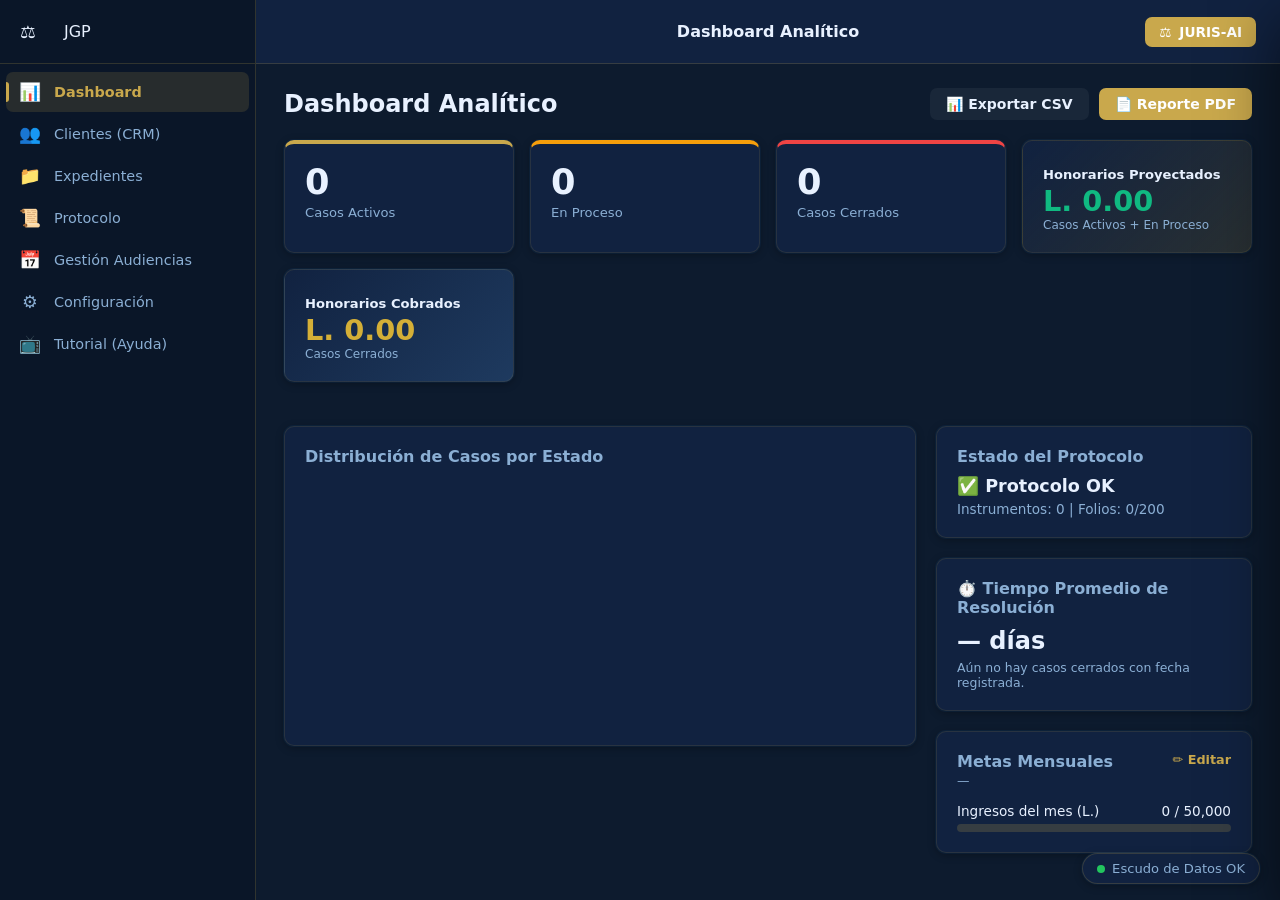
==== commit fd2cc7cb: "fix: dashboard - grafico roto, honorarios mezclados y metas sin filtro de mes - El grafico "Distribu" ====
--- a/ui/juris_gestion_pro_app.html
+++ b/ui/juris_gestion_pro_app.html
@@ -660,7 +660,7 @@
         /* ── Dashboard: stat-card y stats-grid (usados en HTML) ── */
         .stats-grid {
             display: grid;
-            grid-template-columns: repeat(4, 1fr);
+            grid-template-columns: repeat(auto-fit, minmax(200px, 1fr));
             gap: 16px;
             margin-bottom: 24px;
         }
@@ -883,8 +883,6 @@
     </style>
     
     <!-- Librerías externas localizadas (descargar para uso offline) -->
-    <script src="../assets/js/chart.js"
-            onerror="window._chartLibMissing=true; console.warn('[JGP] chart.js no encontrado. Dashboard sin gráfico.')"></script>
     <script src="../assets/js/html2pdf.bundle.min.js"
             onerror="window._html2pdfLibMissing=true; console.warn('[JGP] html2pdf no encontrado. Export PDF deshabilitado.')"></script>
 
@@ -1029,6 +1027,12 @@
                     <div class="stat-card" style="background: linear-gradient(135deg, var(--bg-panel), var(--accent-dark-green));">
                         <div class="stat-label" style="color:var(--text-main); font-weight:bold;">Honorarios Proyectados</div>
                         <div class="stat-value" style="color:#10b981; font-size: 1.8rem; margin-top:5px;">L. <span id="dash-honorarios">0.00</span></div>
+                        <div style="font-size:0.75rem; color:var(--text-muted); margin-top:2px;">Casos Activos + En Proceso</div>
+                    </div>
+                    <div class="stat-card" style="background: linear-gradient(135deg, var(--bg-panel), #1e3a5f);">
+                        <div class="stat-label" style="color:var(--text-main); font-weight:bold;">Honorarios Cobrados</div>
+                        <div class="stat-value" style="color:var(--accent-gold, #d4af37); font-size: 1.8rem; margin-top:5px;">L. <span id="dash-honorarios-cobrados">0.00</span></div>
+                        <div style="font-size:0.75rem; color:var(--text-muted); margin-top:2px;">Casos Cerrados</div>
                     </div>
                 </div>
 
@@ -1036,9 +1040,7 @@
                     <!-- Gráfico Principal -->
                     <div class="stat-card" style="display: flex; flex-direction: column; height: 320px;">
                         <h3 style="margin-top:0; color:var(--text-muted); font-size:1rem; margin-bottom: 15px;">Distribución de Casos por Estado</h3>
-                        <div style="position: relative; flex: 1; width: 100%; height: 100%;">
-                            <canvas id="chart-casos"></canvas>
-                        </div>
+                        <div id="chart-casos-bars" style="position: relative; flex: 1; width: 100%; height: 100%; display:flex; align-items:flex-end; justify-content:space-around; gap:24px; padding:10px 20px;"></div>
                     </div>
                     
                     <!-- Resumen Lateral -->
@@ -1048,15 +1050,22 @@
                             <div id="dash-alerta-protocolo" style="font-size:1.1rem; margin-top:10px; font-weight:bold;">✅ Protocolo OK</div>
                             <p style="font-size:0.85rem; color:var(--text-muted); margin-top:5px;">Instrumentos: <span id="dash-proto-total">0</span> | Folios: <span id="dash-proto-folios">0</span>/200</p>
                         </div>
-                        
+
+                        <div class="stat-card">
+                            <h3 style="margin-top:0; color:var(--text-muted); font-size:1rem;">⏱️ Tiempo Promedio de Resolución</h3>
+                            <div style="font-size:1.5rem; font-weight:bold; color:var(--text-main); margin-top:10px;"><span id="dash-tiempo-resolucion">—</span> días</div>
+                            <p style="font-size:0.78rem; color:var(--text-muted); margin-top:5px;" id="dash-tiempo-resolucion-nota">Aún no hay casos cerrados con fecha registrada.</p>
+                        </div>
+
                         <div class="stat-card" style="flex:1;">
                             <h3 style="margin-top:0; color:var(--text-muted); font-size:1rem; display:flex; justify-content:space-between;">
                                 Metas Mensuales
                                 <span style="cursor:pointer; font-size:0.8rem; color:var(--accent-green);" onclick="editarMetaMensual()">✏️ Editar</span>
                             </h3>
+                            <div style="font-size:0.78rem; color:var(--text-muted); margin-top:2px;" id="meta-mes-actual">—</div>
                             <div style="margin-top:15px;">
                                 <div style="display:flex; justify-content:space-between; font-size:0.85rem; margin-bottom:5px;">
-                                    <span>Ingresos (L.)</span>
+                                    <span>Ingresos del mes (L.)</span>
                                     <span id="meta-ingresos-text">0 / 50,000</span>
                                 </div>
                                 <div style="width:100%; background:var(--border-color); height:8px; border-radius:4px;">
@@ -1093,7 +1102,7 @@
                 <!-- Barra de búsqueda + botones -->
                 <div style="display:flex; justify-content:center; align-items:center; gap:10px; margin-bottom:14px; flex-wrap:wrap;">
                     <input type="text" id="buscador-expedientes" class="ai-input" placeholder="🔍 Buscar por cliente, ID, juzgado, materia..." style="width:380px; max-width:100%; padding:9px 14px; font-size:0.92rem; border:1px solid var(--accent-blue, #0067c0); border-radius:8px;" onkeyup="filtrarExpedientes()">
-                    <button class="btn-send" style="white-space:nowrap; padding:9px 18px;" onclick="cargarClientesEnModal(); document.getElementById('modal-nuevo-expediente').style.display='flex'">+ Nuevo Expediente</button>
+                    <button class="btn-send" style="white-space:nowrap; padding:9px 18px;" onclick="document.getElementById('modal-nuevo-expediente').style.display='flex'">+ Nuevo Expediente</button>
                     <button class="btn-send" style="white-space:nowrap; padding:9px 18px; background:var(--accent-green); color:white;" onclick="abrirEditorDesdeBarraSuperior()">📄 Redactar Escrito</button>
                 </div>
                 <!-- Tabs de estado -->
@@ -1268,7 +1277,7 @@
                             <div class="jgp-date-field" id="aud-fecha-display" onclick="JGP.DatePicker.open('aud-fecha','aud-fecha-display')" tabindex="0">
                                 <span class="jgp-date-text">dd-mm-aaaa</span>
                                 <span class="jgp-time-sep"> </span>
-                                <input class="jgp-time-input" id="aud-hora" type="time" value="08:00" onclick="event.stopPropagation()" tabindex="0">
+                                <input class="jgp-time-input" id="aud-hora" type="time" value="08:00" onclick="event.stopPropagation()" oninput="JGP.DatePicker.updateHora(this)" tabindex="0">
                                 <span class="jgp-cal-icon">📅</span>
                             </div>
                             <input type="hidden" id="aud-fecha">
@@ -1366,8 +1375,11 @@
                 <div class="modal-content" style="max-width:500px;">
                     <h2 style="color:var(--text-main); margin-bottom:20px; font-size:1.2rem;">Autorizar Nuevo Instrumento</h2>
                     
-                    <label style="color:var(--text-muted); display:block; margin-bottom:5px;">Cliente / Otorgante (Seleccionar ID):</label>
-                    <input type="number" id="proto-cliente" class="ai-input" style="width:100%; margin-bottom:15px;" placeholder="ID del Cliente en CRM (Ej: 1)">
+                    <label style="color:var(--text-muted); display:block; margin-bottom:5px;">Cliente / Otorgante:</label>
+                    <div class="jgp-date-field" id="proto-cliente-display" onclick="abrirSelectorCliente('proto-cliente','proto-cliente-display')" tabindex="0" style="margin-bottom:15px;">
+                        <span class="jgp-date-text">🔍 -- Seleccione el Cliente --</span>
+                    </div>
+                    <input type="hidden" id="proto-cliente">
                     
                     <label style="color:var(--text-muted); display:block; margin-bottom:5px;">Naturaleza del Acto:</label>
                     <input type="text" id="proto-acto" class="ai-input" style="width:100%; margin-bottom:15px;" placeholder="Ej: Escritura de Compraventa">
@@ -1392,6 +1404,18 @@
                     <input type="text" id="buscador-selector-caso" class="ai-input" placeholder="🔍 Filtrar expedientes..." style="width:100%; margin-bottom:12px; padding:8px 12px;" oninput="filtrarSelectorCaso()">
                     <div id="lista-selector-casos" style="max-height:320px; overflow-y:auto; display:flex; flex-direction:column; gap:6px;"></div>
                     <p style="color:var(--text-muted); font-size:0.82rem; margin-top:14px; text-align:center;">También puedes hacer clic directamente sobre una fila de la tabla y luego usar "Redactar Documento".</p>
+                </div>
+            </div>
+
+            <!-- Modal Selector de Cliente (buscable, reutilizable) -->
+            <div id="modal-selector-cliente" style="display:none; position:fixed; top:0; left:0; width:100%; height:100%; background:rgba(0,0,0,0.75); align-items:center; justify-content:center; z-index:1030;">
+                <div class="modal-content" style="max-width:480px; width:90%;">
+                    <div style="display:flex; justify-content:space-between; align-items:center; margin-bottom:18px;">
+                        <h3 style="color:var(--text-main); margin:0;">👤 Selecciona el Cliente</h3>
+                        <button onclick="document.getElementById('modal-selector-cliente').style.display='none'" style="background:none; border:none; color:var(--text-muted); font-size:1.4rem; cursor:pointer;">&times;</button>
+                    </div>
+                    <input type="text" id="buscador-selector-cliente" class="ai-input" placeholder="🔍 Buscar por nombre o DNI/RTN..." style="width:100%; margin-bottom:12px; padding:8px 12px;" oninput="filtrarSelectorCliente()">
+                    <div id="lista-selector-clientes" style="max-height:320px; overflow-y:auto; display:flex; flex-direction:column; gap:6px;"></div>
                 </div>
             </div>
 
@@ -1421,9 +1445,10 @@
                     </div>
 
                     <label style="color:var(--text-muted); display:block; margin-bottom:5px;">Cliente *</label>
-                    <select id="exp-cliente" class="ai-input" style="width:100%; margin-bottom:15px; background:var(--bg-dark); color:var(--text-main);">
-                        <option value="">-- Seleccione el Cliente --</option>
-                    </select>
+                    <div class="jgp-date-field" id="exp-cliente-display" onclick="abrirSelectorCliente('exp-cliente','exp-cliente-display')" tabindex="0" style="margin-bottom:15px;">
+                        <span class="jgp-date-text">🔍 -- Seleccione el Cliente --</span>
+                    </div>
+                    <input type="hidden" id="exp-cliente">
 
                     <label style="color:var(--text-muted); display:block; margin-bottom:5px;">Juzgado</label>
                     <input type="text" id="exp-juzgado" class="ai-input" style="width:100%; margin-bottom:15px;" placeholder="Ej: Juzgado de Letras Civil de Tegucigalpa">
@@ -1549,7 +1574,7 @@
                         <div class="jgp-date-field" id="edit-aud-fecha-display" onclick="JGP.DatePicker.open('edit-aud-fecha','edit-aud-fecha-display')" tabindex="0">
                             <span class="jgp-date-text">dd-mm-aaaa</span>
                             <span class="jgp-time-sep"> </span>
-                            <input class="jgp-time-input" id="edit-aud-hora" type="time" value="08:00" onclick="event.stopPropagation()" tabindex="0">
+                            <input class="jgp-time-input" id="edit-aud-hora" type="time" value="08:00" onclick="event.stopPropagation()" oninput="JGP.DatePicker.updateHora(this)" tabindex="0">
                             <span class="jgp-cal-icon">📅</span>
                         </div>
                         <input type="hidden" id="edit-aud-fecha">
@@ -1772,17 +1797,21 @@
                         <li><strong>Casos Activos</strong> — Total de expedientes con estado "Activo".</li>
                         <li><strong>En Proceso</strong> — Total de expedientes con estado "En Proceso".</li>
                         <li><strong>Casos Cerrados</strong> — Expedientes finalizados o archivados.</li>
-                        <li><strong>Honorarios Proyectados (L.)</strong> — Suma de todas las cuantías/honorarios registrados en audiencias y expedientes.</li>
+                        <li><strong>Honorarios Proyectados (L.)</strong> — Suma de las cuantías/honorarios de expedientes Activos y En Proceso (ingreso esperado, aún no cerrado).</li>
+                        <li><strong>Honorarios Cobrados (L.)</strong> — Suma de las cuantías/honorarios de expedientes ya Cerrados.</li>
                     </ul>
 
                     <h4>Gráfico de Distribución</h4>
-                    <p>Gráfico de torta (Chart.js) que muestra visualmente la proporción de casos por estado. Se actualiza automáticamente.</p>
+                    <p>Barras que muestran visualmente la cantidad de casos por estado (Activos, En Proceso, Cerrados). Se actualiza automáticamente.</p>
 
                     <h4>Estado del Protocolo</h4>
                     <p>Indica si el libro notarial está dentro del límite de 200 folios. Muestra cuántos instrumentos hay registrados y el último folio utilizado.</p>
 
+                    <h4>Tiempo Promedio de Resolución</h4>
+                    <p>Promedio de días entre la fecha de creación y la fecha de cierre de los expedientes ya cerrados. Solo cuenta expedientes cerrados después de este cambio; los cerrados antes no tienen fecha de cierre registrada y no se incluyen en el promedio.</p>
+
                     <h4>Metas Mensuales</h4>
-                    <p>Barra de progreso que compara los honorarios acumulados contra la meta mensual configurada.</p>
+                    <p>Barra de progreso que compara los honorarios registrados <strong>durante el mes calendario en curso</strong> (indicado arriba de la barra) contra la meta mensual configurada. No incluye meses anteriores.</p>
                     <ul>
                         <li><span class="tut-btn grey">✏️ Editar</span> — Abre un cuadro para modificar la meta mensual de ingresos en Lempiras.</li>
                     </ul>
@@ -1866,7 +1895,7 @@
                     <ul>
                         <li><span class="tut-field">Materia Legal *</span> — Selector desplegable. Al elegir la materia, el ID del expediente se genera automáticamente. Opciones: Civil, Penal, Laboral, Familia, Mercantil y Empresarial, Administrativo, Agrario, Constitucional, Notarial.</li>
                         <li><span class="tut-field">ID del Expediente (Auto-generado) 🔒</span> — Campo de solo lectura. El sistema genera el ID automáticamente con el formato <code>AÑO-COD-NÚM</code> (ejemplo: <code>2026-CIV-003</code>). El número es secuencial por materia. No se puede editar manualmente.</li>
-                        <li><span class="tut-field">Cliente *</span> — Selector desplegable con todos los clientes registrados en el CRM. Muestra nombre y DNI para identificación segura. Obligatorio.</li>
+                        <li><span class="tut-field">Cliente *</span> — Haz clic para abrir el buscador de clientes registrados en el CRM. Filtra por nombre o DNI/RTN para identificación segura. Obligatorio.</li>
                         <li><span class="tut-field">Juzgado</span> — Nombre del juzgado o tribunal competente. Ejemplo: <em>Juzgado de Letras Civil de Tegucigalpa</em>. Opcional.</li>
                         <li><span class="tut-field">Cuantía / Honorarios Pactados (L.)</span> — Monto en Lempiras de los honorarios acordados. Se suma a los "Honorarios Proyectados" del Dashboard. Opcional.</li>
                     </ul>
@@ -1957,7 +1986,7 @@
                     <h4>Botón: + Nuevo Instrumento</h4>
                     <p>Abre el formulario de autorización de nuevo instrumento notarial. Campos:</p>
                     <ul>
-                        <li><span class="tut-field">Cliente / Otorgante (ID)</span> — Número de ID del cliente en el CRM. El sistema vincula el instrumento al cliente registrado.</li>
+                        <li><span class="tut-field">Cliente / Otorgante</span> — Selecciona al cliente de la lista (registrado previamente en el CRM). El sistema vincula el instrumento al cliente elegido.</li>
                         <li><span class="tut-field">Naturaleza del Acto</span> — Tipo de escritura o instrumento. Ejemplo: <em>Escritura de Compraventa</em>, <em>Poder General</em>.</li>
                         <li><span class="tut-field">Cantidad de Folios a Utilizar</span> — Número de folios que ocupará el instrumento. El sistema suma automáticamente al total del tomo.</li>
                     </ul>
@@ -2545,9 +2574,19 @@
                 if (_panel) _panel.classList.remove('open');
             }
 
+            /* Actualiza la hora en el campo oculto cuando el usuario cambia
+               el input de tiempo DESPUÉS de haber elegido ya una fecha. */
+            function updateHora(horaEl) {
+                const fechaId = horaEl.id.replace('aud-hora', 'aud-fecha').replace('edit-aud-hora', 'edit-aud-fecha');
+                const hidden = document.getElementById(fechaId);
+                if (!hidden || !hidden.value) return;
+                const datePart = hidden.value.split('T')[0];
+                hidden.value = `${datePart}T${horaEl.value}`;
+            }
+
             document.addEventListener('DOMContentLoaded', _init);
 
-            return { open, close };
+            return { open, close, updateHora };
         })();
 
         /* Función global para el onclick del botón HTML */
@@ -2711,6 +2750,7 @@
                     document.getElementById('modal-nuevo-expediente').style.display = 'none';
                     document.getElementById('exp-id').value = '';
                     document.getElementById('exp-cliente').value = '';
+                    resetSelectorClienteDisplay('exp-cliente-display');
                     document.getElementById('exp-materia').value = '';
                     document.getElementById('exp-juzgado').value = '';
                     document.getElementById('exp-cuantia').value = '';
@@ -2732,14 +2772,70 @@
             });
         }
 
-        function cargarClientesEnModal() {
+        /* ── Selector de Cliente buscable (reutilizable en toda la app) ── */
+        let _clienteSelectorTarget = { hiddenId: null, displayId: null };
+
+        function abrirSelectorCliente(hiddenId, displayId) {
+            _clienteSelectorTarget = { hiddenId, displayId };
+            const modal = document.getElementById('modal-selector-cliente');
+            const lista = document.getElementById('lista-selector-clientes');
+            lista.innerHTML = '<div style="color:var(--text-muted); text-align:center; padding:20px;">Cargando clientes...</div>';
+            document.getElementById('buscador-selector-cliente').value = '';
+            modal.style.display = 'flex';
             window.pywebview.api.get_clientes().then(clientes => {
-                const select = document.getElementById('exp-cliente');
-                select.innerHTML = '<option value="">-- Seleccione el Cliente --</option>';
-                clientes.forEach(c => {
-                    select.innerHTML += `<option value="${c.id_cliente}">${c.nombre_completo} (${c.dni || c.rtn || 'S/D'})</option>`;
-                });
+                window._todosClientes = clientes || [];
+                renderSelectorClientes(window._todosClientes);
             });
+        }
+
+        function renderSelectorClientes(clientes) {
+            const lista = document.getElementById('lista-selector-clientes');
+            if (!clientes.length) {
+                lista.innerHTML = '<div style="color:var(--text-muted); text-align:center; padding:20px;">No hay clientes registrados.</div>';
+                return;
+            }
+            lista.innerHTML = clientes.map(c => `
+                <div onclick="seleccionarClienteEnSelector(${c.id_cliente}, '${(c.nombre_completo||'').replace(/'/g,"&apos;")}', '${(c.dni||c.rtn||'S/D').replace(/'/g,"&apos;")}')"
+                     style="display:flex; justify-content:space-between; align-items:center; padding:10px 14px;
+                            background:var(--bg-dark); border:1px solid var(--border-color); border-radius:8px;
+                            cursor:pointer; transition:background 0.15s;"
+                     onmouseover="this.style.background='rgba(0,103,192,0.15)'"
+                     onmouseout="this.style.background='var(--bg-dark)'">
+                    <div style="font-weight:bold; color:var(--text-main); font-size:0.95rem;">${c.nombre_completo}</div>
+                    <span style="color:var(--text-muted); font-size:0.82rem;">${c.dni || c.rtn || 'S/D'}</span>
+                </div>
+            `).join('');
+        }
+
+        function filtrarSelectorCliente() {
+            const q = document.getElementById('buscador-selector-cliente').value.toLowerCase();
+            const filtrados = (window._todosClientes || []).filter(c =>
+                (c.nombre_completo||'').toLowerCase().includes(q) ||
+                (c.dni||'').toLowerCase().includes(q) ||
+                (c.rtn||'').toLowerCase().includes(q)
+            );
+            renderSelectorClientes(filtrados);
+        }
+
+        function seleccionarClienteEnSelector(id, nombre, doc) {
+            const { hiddenId, displayId } = _clienteSelectorTarget;
+            const hidden = document.getElementById(hiddenId);
+            if (hidden) hidden.value = id;
+            const display = document.getElementById(displayId);
+            if (display) {
+                const span = display.querySelector('.jgp-date-text');
+                if (span) span.textContent = `${nombre} (${doc})`;
+                display.classList.add('filled');
+            }
+            document.getElementById('modal-selector-cliente').style.display = 'none';
+        }
+
+        function resetSelectorClienteDisplay(displayId) {
+            const display = document.getElementById(displayId);
+            if (!display) return;
+            const span = display.querySelector('.jgp-date-text');
+            if (span) span.textContent = '🔍 -- Seleccione el Cliente --';
+            display.classList.remove('filled');
         }
 
         function guardarNuevoCliente() {
@@ -2867,6 +2963,25 @@
 
         /* chartCasos y metaMensual viven en JGP.State — ver proxies arriba */
 
+        /* Barras simples de "Distribución de Casos por Estado" (sin librerías externas) */
+        function renderChartCasosBars(activos, proceso, cerrados) {
+            const cont = document.getElementById('chart-casos-bars');
+            if (!cont) return;
+            const datos = [
+                { label: 'Activos', valor: activos, color: '#0067c0' },
+                { label: 'En Proceso', valor: proceso, color: '#f59e0b' },
+                { label: 'Cerrados', valor: cerrados, color: '#d13438' }
+            ];
+            const max = Math.max(1, activos, proceso, cerrados);
+            cont.innerHTML = datos.map(d => `
+                <div style="display:flex; flex-direction:column; align-items:center; justify-content:flex-end; height:100%; flex:1;">
+                    <div style="font-weight:bold; color:var(--text-main); margin-bottom:6px;">${d.valor}</div>
+                    <div style="width:56px; border-radius:6px 6px 0 0; background:${d.color}; height:${Math.max(4, (d.valor / max) * 100)}%; transition:height 0.3s ease;"></div>
+                    <div style="font-size:0.8rem; color:var(--text-muted); margin-top:8px;">${d.label}</div>
+                </div>
+            `).join('');
+        }
+
         async function actualizarDashboard() {
             if(window.pywebview) {
                 try {
@@ -2888,52 +3003,28 @@
                     const proximasAud = await JGP.API.getAudienciasProximas(48);
                     renderBannerAudiencias(proximasAud);
 
-                    // Actualizar Gráfico Chart.js (guard: la librería puede no estar disponible)
-                    const canvasChart = document.getElementById('chart-casos');
-                    if (canvasChart && typeof Chart !== 'undefined') {
-                    const ctx = canvasChart.getContext('2d');
-                    if(chartCasos) {
-                        chartCasos.data.datasets[0].data = [activos, proceso, cerrados];
-                        chartCasos.update();
-                    } else {
-                        chartCasos = new Chart(ctx, {
-                            type: 'bar',
-                            data: {
-                                labels: ['Activos', 'En Proceso', 'Cerrados'],
-                                datasets: [{
-                                    label: 'Cantidad de Expedientes',
-                                    data: [activos, proceso, cerrados],
-                                    backgroundColor: ['#0067c0', '#f59e0b', '#d13438'],
-                                    borderRadius: 6,
-                                    borderWidth: 0
-                                }]
-                            },
-                            options: {
-                                responsive: true,
-                                maintainAspectRatio: false,
-                                plugins: { 
-                                    legend: { display: false } 
-                                },
-                                scales: {
-                                    y: {
-                                        beginAtZero: true,
-                                        ticks: { precision: 0 }
-                                    }
-                                }
-                            }
-                        });
-                    }
-                    } // fin guard Chart.js
-
-                    // Honorarios Proyectados
-                    const total = await window.pywebview.api.get_honorarios_totales();
-                    document.getElementById('dash-honorarios').innerText = total.toLocaleString('en-US', {minimumFractionDigits: 2, maximumFractionDigits: 2});
-                    
-                    // Actualizar Meta
-                    let percent = (total / metaMensual) * 100;
+                    // Gráfico de distribución (barras simples en HTML/CSS, sin dependencias externas)
+                    renderChartCasosBars(activos, proceso, cerrados);
+
+                    // Honorarios: Proyectados (Activos + En Proceso) vs Cobrados (Cerrados)
+                    const honorarios = await window.pywebview.api.get_honorarios_totales();
+                    document.getElementById('dash-honorarios').innerText = honorarios.proyectados.toLocaleString('en-US', {minimumFractionDigits: 2, maximumFractionDigits: 2});
+                    document.getElementById('dash-honorarios-cobrados').innerText = honorarios.cobrados.toLocaleString('en-US', {minimumFractionDigits: 2, maximumFractionDigits: 2});
+
+                    // Metas Mensuales: solo lo efectivamente registrado EN EL MES actual
+                    const ingresosMes = await window.pywebview.api.get_ingresos_mes_actual();
+                    document.getElementById('meta-mes-actual').innerText = `Mes en curso: ${ingresosMes.mes_nombre}`;
+                    let percent = (ingresosMes.total / metaMensual) * 100;
                     if(percent > 100) percent = 100;
                     document.getElementById('meta-ingresos-bar').style.width = percent + '%';
-                    document.getElementById('meta-ingresos-text').innerText = `${total.toLocaleString('en-US')} / ${metaMensual.toLocaleString('en-US')}`;
+                    document.getElementById('meta-ingresos-text').innerText = `${ingresosMes.total.toLocaleString('en-US')} / ${metaMensual.toLocaleString('en-US')}`;
+
+                    // Tiempo promedio de resolución de casos cerrados
+                    const tiempoRes = await window.pywebview.api.get_tiempo_promedio_resolucion();
+                    document.getElementById('dash-tiempo-resolucion').innerText = tiempoRes.casos_con_dato > 0 ? tiempoRes.promedio_dias : '—';
+                    document.getElementById('dash-tiempo-resolucion-nota').innerText = tiempoRes.casos_con_dato > 0
+                        ? `Basado en ${tiempoRes.casos_con_dato} caso(s) cerrado(s) con fecha registrada.`
+                        : 'Aún no hay casos cerrados con fecha registrada.';
 
                     // Protocolo Stats
                     const protocolo = await window.pywebview.api.get_protocolo();
@@ -2992,12 +3083,16 @@
             const proceso = document.getElementById('dash-proceso').innerText;
             const cerrados = document.getElementById('dash-cerrados').innerText;
             const honorarios = document.getElementById('dash-honorarios').innerText.replace(/,/g, '');
-            
+            const cobrados = document.getElementById('dash-honorarios-cobrados').innerText.replace(/,/g, '');
+            const tiempoRes = document.getElementById('dash-tiempo-resolucion').innerText;
+
             let csvContent = "data:text/csv;charset=utf-8,Metrica,Valor\n";
             csvContent += `Casos Activos,${activos}\n`;
             csvContent += `Casos En Proceso,${proceso}\n`;
             csvContent += `Casos Cerrados,${cerrados}\n`;
             csvContent += `Honorarios Proyectados (L.),${honorarios}\n`;
+            csvContent += `Honorarios Cobrados (L.),${cobrados}\n`;
+            csvContent += `Tiempo Promedio de Resolución (días),${tiempoRes}\n`;
 
             const encodedUri = encodeURI(csvContent);
             const link = document.createElement("a");
@@ -3468,9 +3563,13 @@
                     document.getElementById('modal-protocolo').style.display = 'none';
                     cargarProtocolo();
                     document.getElementById('proto-cliente').value = '';
+                    resetSelectorClienteDisplay('proto-cliente-display');
                     document.getElementById('proto-acto').value = '';
                     document.getElementById('proto-cant-folios').value = '';
                     alert("✅ Instrumento autorizado y foliado correctamente.");
+                } else if (String(res).includes('FOREIGN KEY')) {
+                    alert("Error: el cliente seleccionado ya no existe en el CRM. Actualiza la lista e intenta de nuevo.");
+                    abrirModalProtocolo();
                 } else {
                     alert("Error: " + res);
                 }
@@ -3534,6 +3633,8 @@
                         <td onclick="abrirFichaAudiencia(window.audienciasDataMap['${trId}'])" style="cursor:pointer;">${a.juzgado || ''}</td>
                         <td onclick="abrirFichaAudiencia(window.audienciasDataMap['${trId}'])" style="cursor:pointer; font-size:0.88rem;">${a.observaciones || 'Ninguna'}</td>
                         <td style="text-align:center; white-space:nowrap;">
+                            <button class="btn-send" style="background:#38465b; padding:5px 10px; font-size:0.78rem; margin-right:4px;"
+                                onclick="abrirFichaAudiencia(window.audienciasDataMap['${trId}'])">📋 Ver Ficha</button>
                             <button class="btn-send" style="background:#38465b; padding:5px 10px; font-size:0.78rem; margin-right:4px;"
                                 onclick="abrirEditarAudiencia(window.audienciasDataMap['${trId}'])">&#9998; Editar</button>
                             <button class="btn-send" style="background:var(--danger); padding:5px 10px; font-size:0.78rem;"
